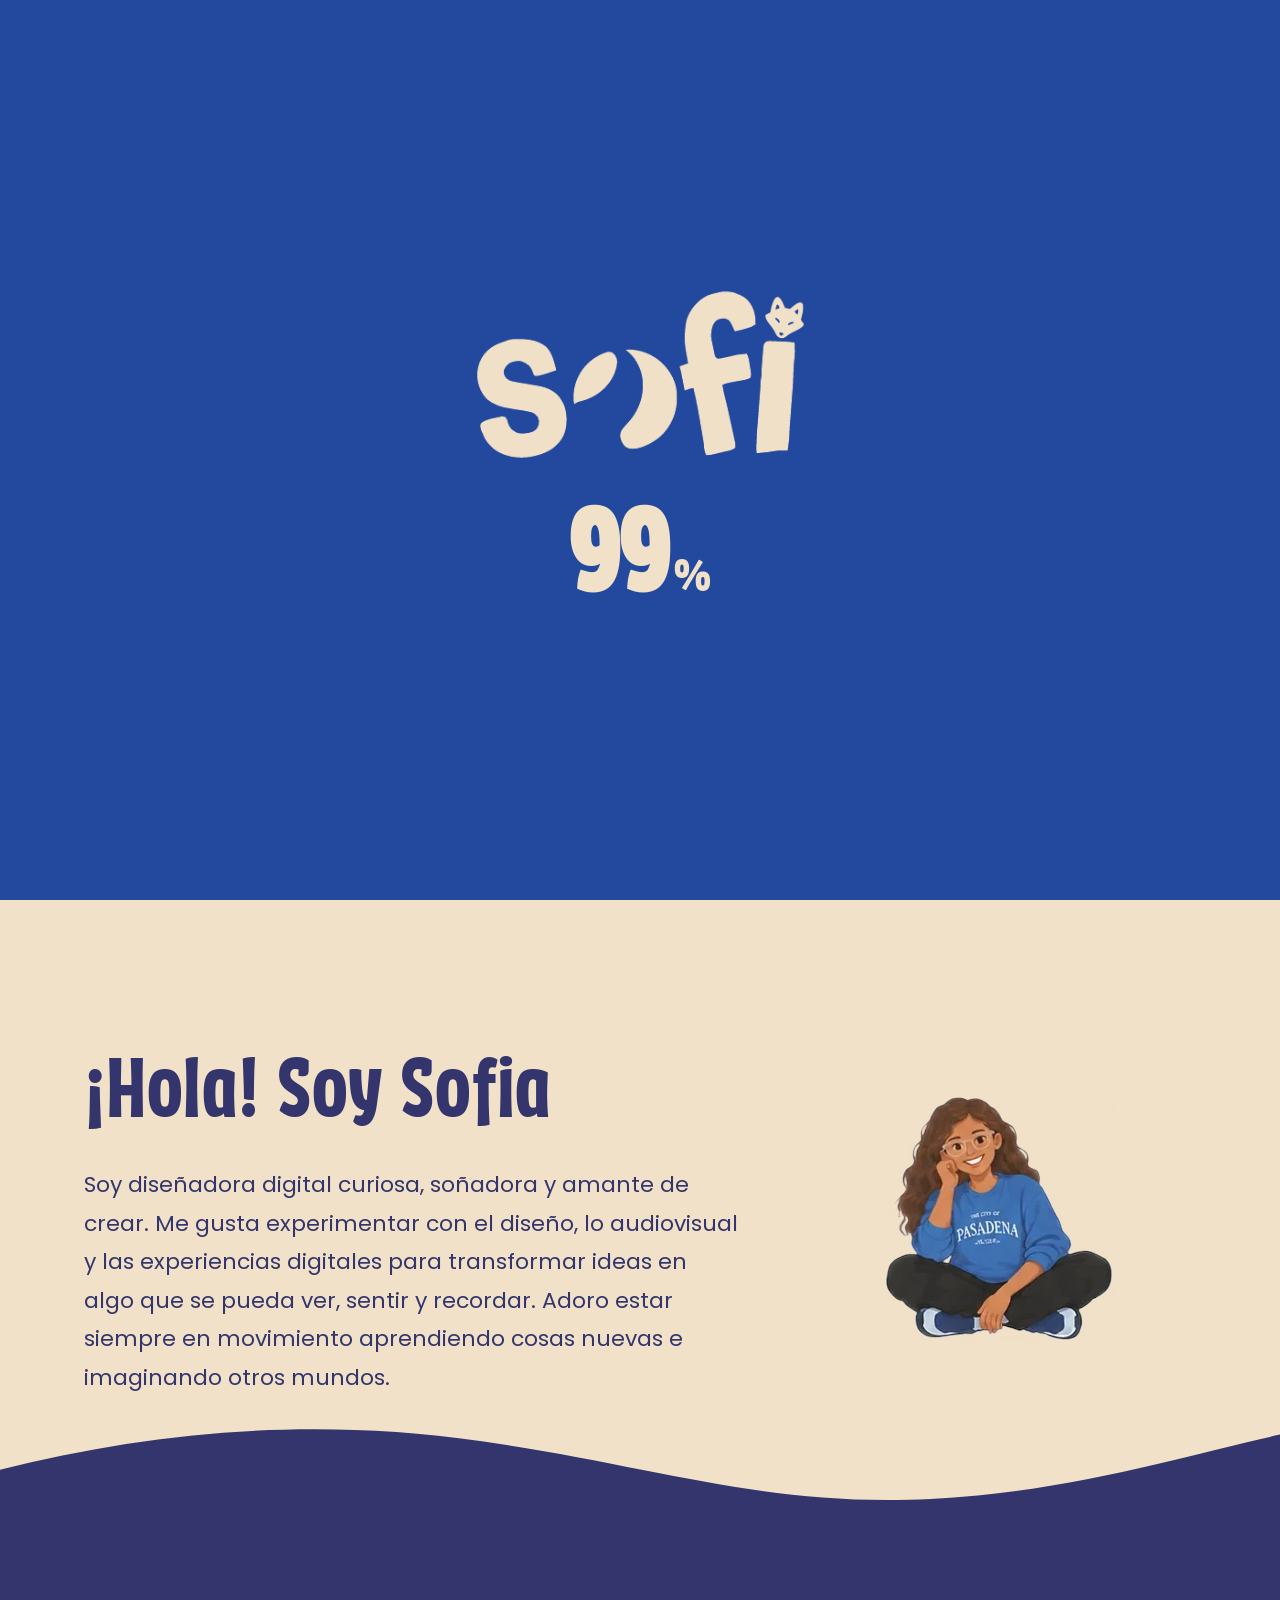
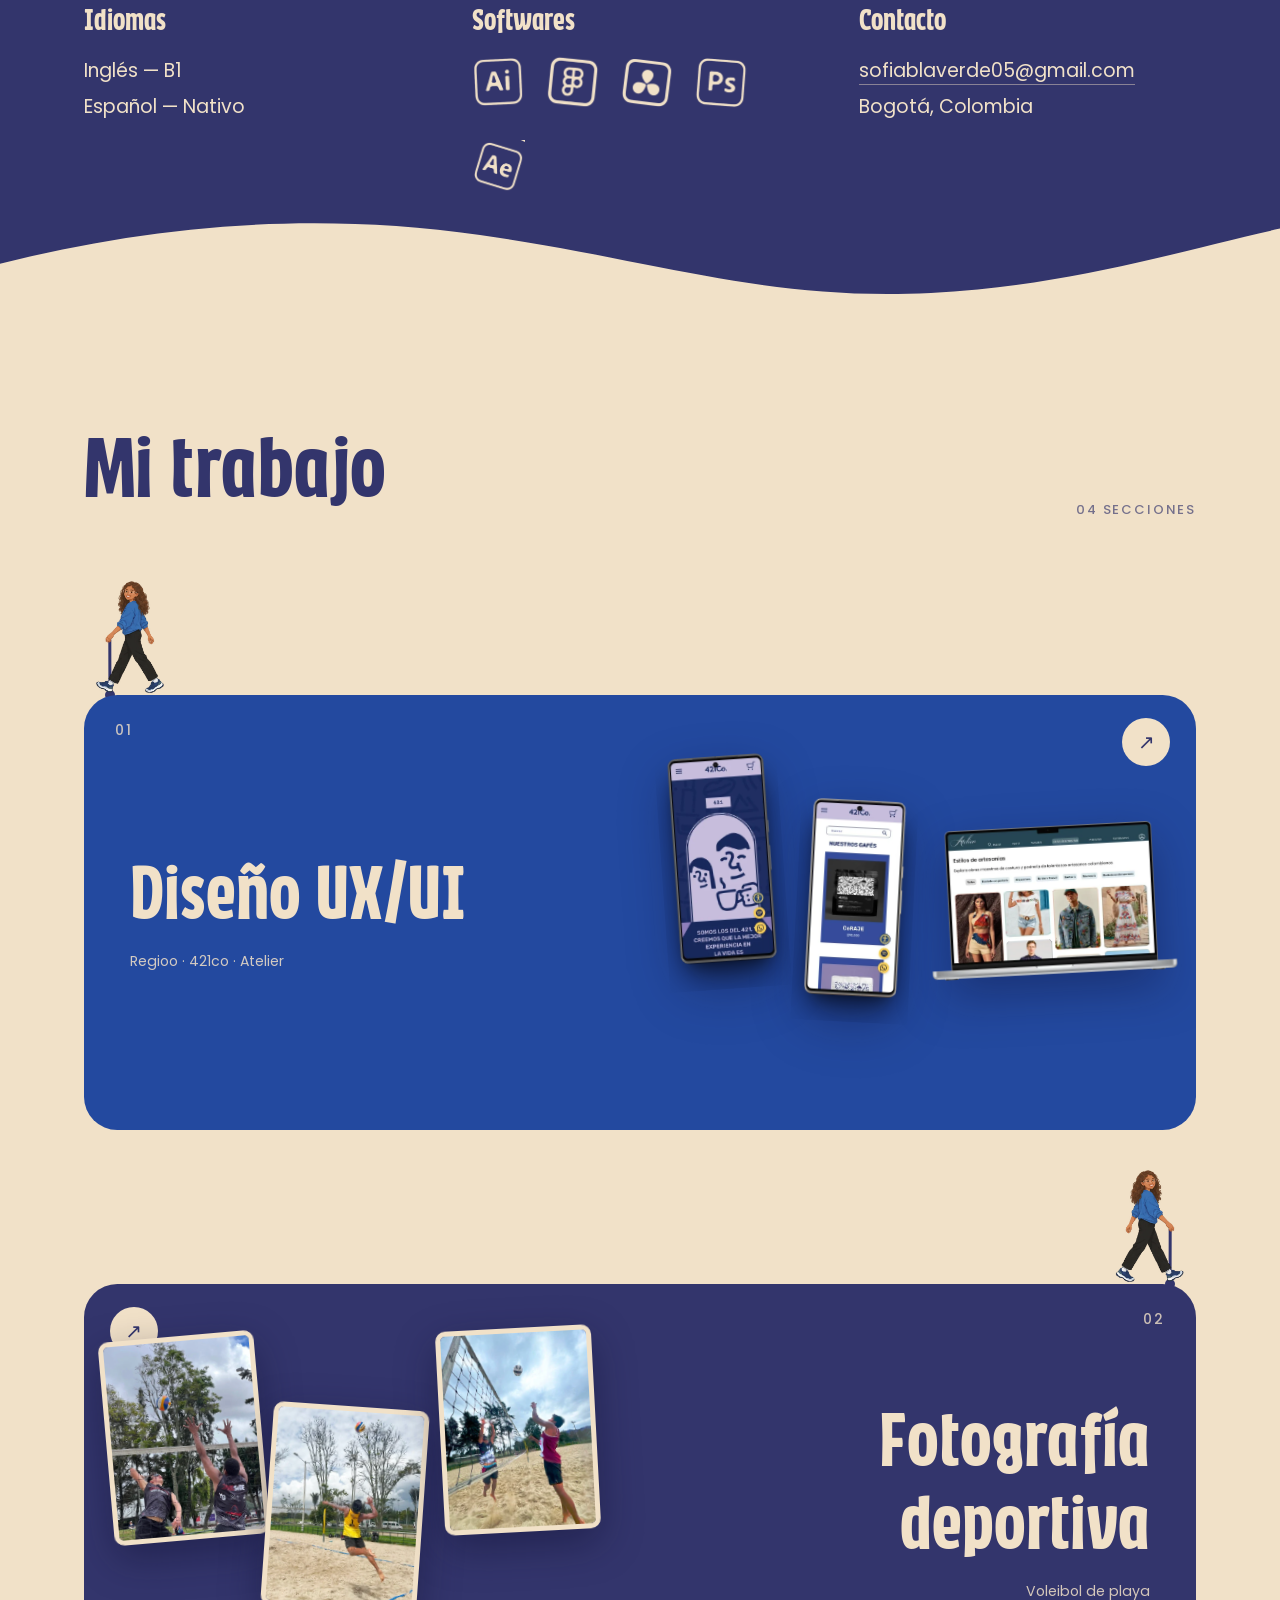
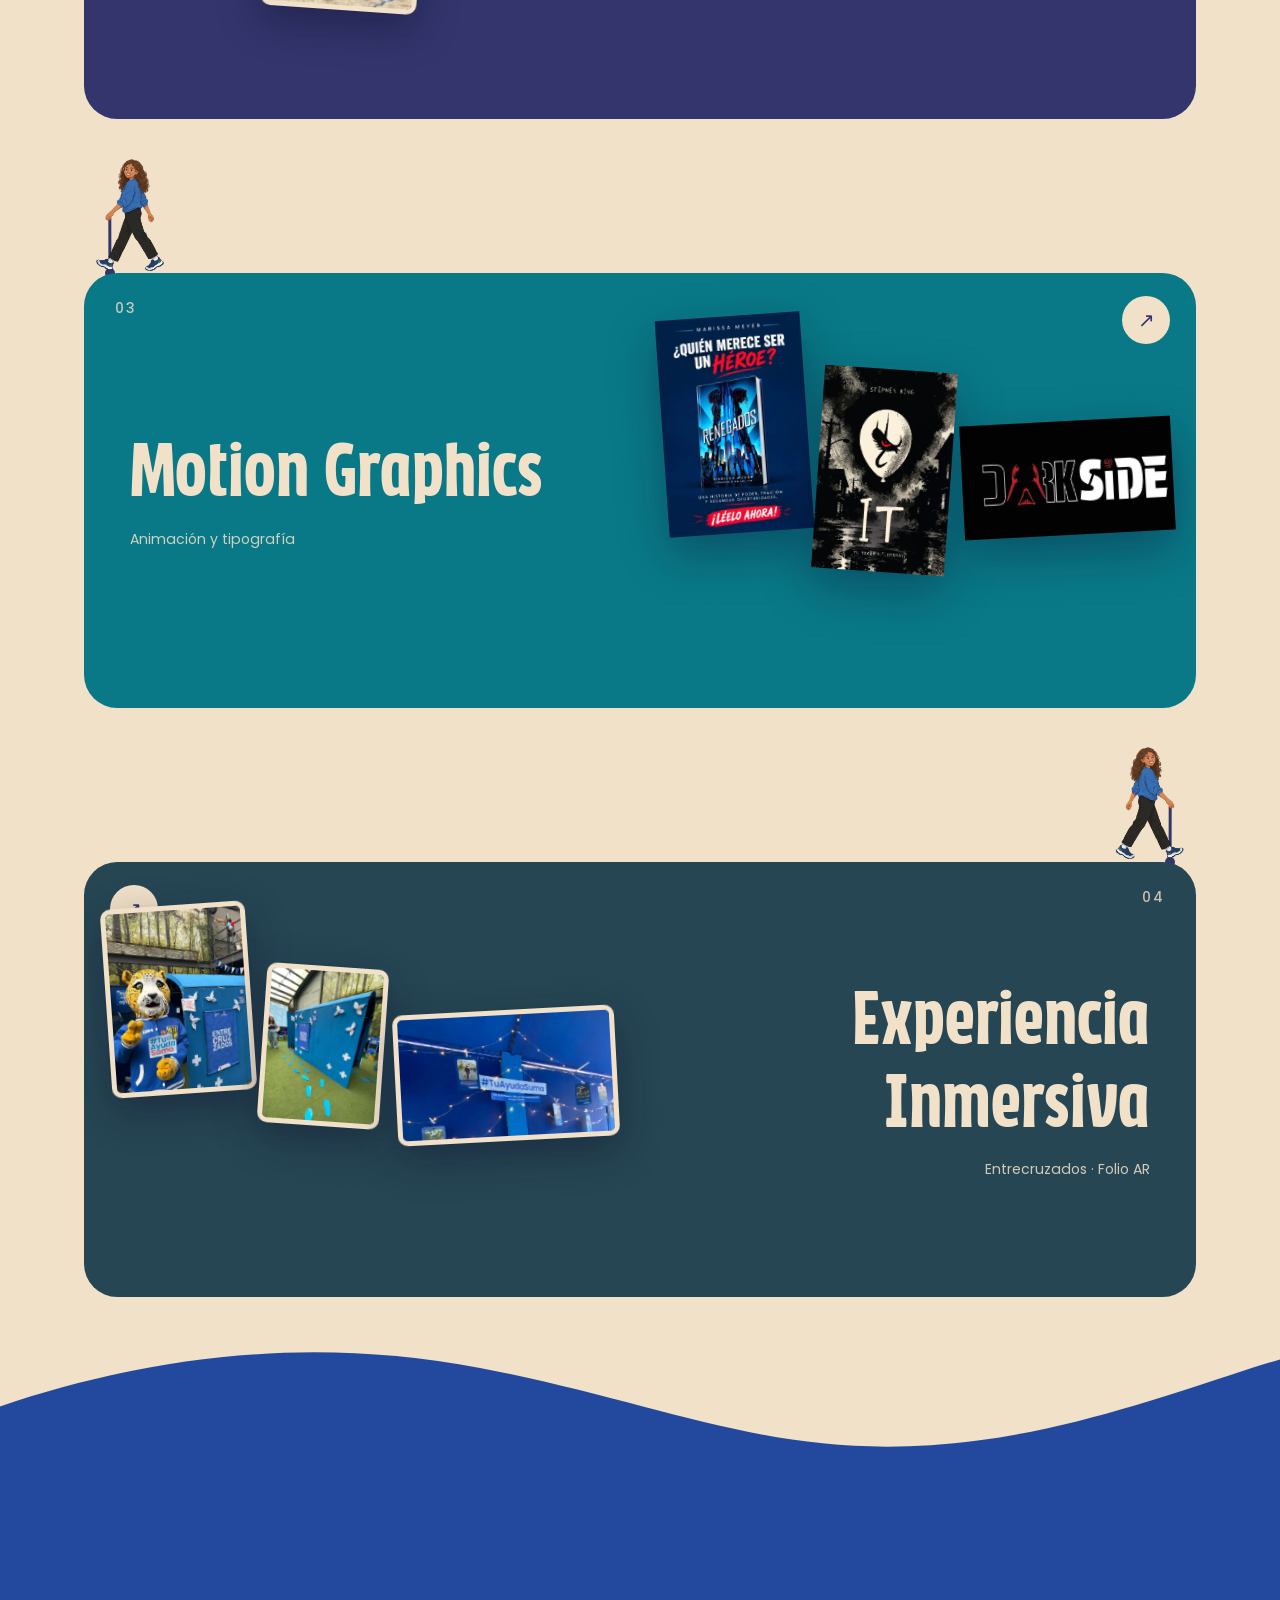
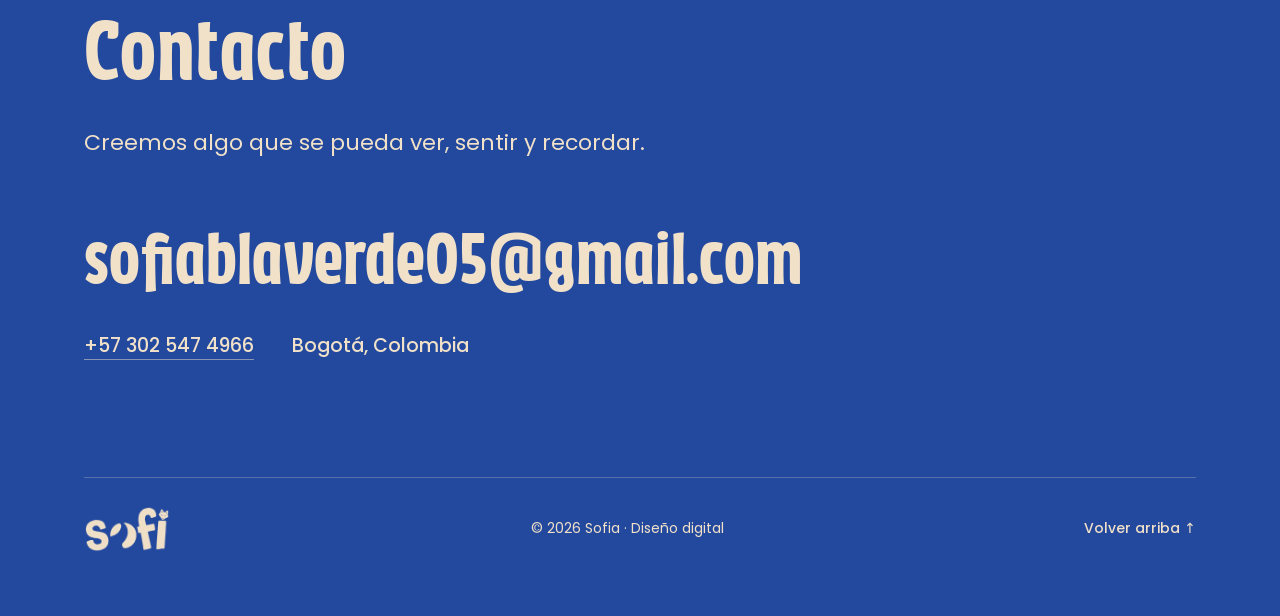
==== index.html @ c6b9ca2d "Add files via upload" ====
<!DOCTYPE html>
<html lang="es">
<head>
  <meta charset="utf-8">
  <meta name="viewport" content="width=device-width, initial-scale=1">
  <title>Sofia · Portafolio de diseño digital</title>
  <meta name="description" content="Portafolio de Sofia, diseñadora digital: UX/UI, fotografía deportiva, motion graphics y experiencias inmersivas. Bogotá, Colombia.">
  <meta name="theme-color" content="#23499f">
  <meta property="og:title" content="Sofia · Portafolio de diseño digital">
  <meta property="og:description" content="Portafolio de Sofia, diseñadora digital: UX/UI, fotografía deportiva, motion graphics y experiencias inmersivas. Bogotá, Colombia.">
  <meta property="og:type" content="website">
  <link rel="icon" href="favicon.png" type="image/png">
  <link rel="preload" href="assets/fonts/caacupe-one-latin-400-normal.woff2" as="font" type="font/woff2" crossorigin>
  <link rel="preload" href="assets/fonts/poppins-latin-400-normal.woff2" as="font" type="font/woff2" crossorigin>
  <link rel="stylesheet" href="css/styles.css">
  <script>(function(d){d.classList.add('js');try{history.scrollRestoration='manual'}catch(e){}try{if(sessionStorage.getItem('curtain')){d.classList.add('curtain-in');sessionStorage.removeItem('curtain')}}catch(e){}})(document.documentElement);</script>
</head>
<body class="is-loading">
  <a class="skip" href="#contenido-principal">Saltar al contenido</a>

  <div class="loader" id="loader" role="status" aria-label="Cargando portafolio">
    <div class="loader__inner">
      <div class="loader__logo">
        <img class="loader__base" src="assets/img/sofi-crema.png" alt="" width="372" height="197">
        <img class="loader__fill" src="assets/img/sofi-crema.png" alt="" width="372" height="197">
      </div>
      <div class="loader__count"><b>0</b><small>%</small></div>
    </div>
  </div>

  <div class="curtain" aria-hidden="true"><img src="assets/img/sofi-crema.png" alt="" width="372" height="197"></div>
  <div class="cursor" aria-hidden="true"><div class="cursor__ring"><span class="cursor__label"></span></div><div class="cursor__dot"></div></div>

  <header class="top">
    <a class="top__logo" href="index.html" aria-label="Inicio"><img src="assets/img/sofi-azul.png" alt="sofi" width="372" height="197"></a>
    <nav class="top__nav" aria-label="Principal"><a href="uxui.html">Diseño UX/UI</a><a href="fotografia.html">Fotografía deportiva</a><a href="motion.html">Motion Graphics</a><a href="inmersiva.html">Experiencia Inmersiva</a><a href="index.html#contacto">Contacto</a></nav>
    <button class="top__menu" aria-expanded="false" aria-controls="menu"><span>Menú</span><i></i></button>
  </header>
  <nav class="menu" id="menu" aria-label="Menú principal">
    <ul class="menu__list">
        <li><a href="index.html" style="--i:0" aria-current="page"><small>00</small>Inicio</a></li>
        <li><a href="uxui.html" style="--i:1"><small>01</small>Diseño UX/UI</a></li>
        <li><a href="fotografia.html" style="--i:2"><small>02</small>Fotografía deportiva</a></li>
        <li><a href="motion.html" style="--i:3"><small>03</small>Motion Graphics</a></li>
        <li><a href="inmersiva.html" style="--i:4"><small>04</small>Experiencia Inmersiva</a></li>
        <li><a href="index.html#contacto" style="--i:5"><small>05</small>Contacto</a></li>
        </ul>
    <div class="menu__foot"><a href="mailto:sofiablaverde05@gmail.com">sofiablaverde05@gmail.com</a><span>Bogotá, Colombia</span></div>
  </nav>

  <main id="contenido-principal">
    <section class="hero" id="inicio" data-parallax>
      <svg class="hero__wave hero__wave--d" viewBox="0 0 1920 1080" preserveAspectRatio="none" aria-hidden="true" focusable="false"><path d="M-2 213.0C6.7 216.9 26.7 228.8 40.0 236.5C53.3 244.2 66.7 252.2 80.0 259.5C93.3 266.8 106.7 273.8 120.0 280.5C133.3 287.2 146.7 293.9 160.0 300.0C173.3 306.1 186.7 311.6 200.0 317.0C213.3 322.4 226.7 327.8 240.0 332.5C253.3 337.2 266.7 341.5 280.0 345.5C293.3 349.5 306.7 353.2 320.0 356.5C333.3 359.8 346.7 362.7 360.0 365.0C373.3 367.3 386.7 369.2 400.0 370.5C413.3 371.8 426.7 372.7 440.0 372.5C453.3 372.3 466.7 370.8 480.0 369.5C493.3 368.2 506.7 366.6 520.0 365.0C533.3 363.4 546.7 361.7 560.0 360.0C573.3 358.3 586.7 356.8 600.0 355.0C613.3 353.2 626.7 351.5 640.0 349.5C653.3 347.5 666.7 345.2 680.0 343.0C693.3 340.8 706.7 338.8 720.0 336.5C733.3 334.2 746.7 332.1 760.0 329.5C773.3 326.9 786.7 323.9 800.0 321.0C813.3 318.1 826.7 315.2 840.0 312.0C853.3 308.7 866.7 305.5 880.0 301.5C893.3 297.5 906.7 292.4 920.0 288.0C933.3 283.6 946.7 279.0 960.0 275.0C973.3 271.0 986.7 267.4 1000.0 264.0C1013.3 260.6 1026.7 257.3 1040.0 254.5C1053.3 251.7 1066.7 249.2 1080.0 247.0C1093.3 244.8 1106.7 242.9 1120.0 241.0C1133.3 239.1 1146.7 237.0 1160.0 235.5C1173.3 234.0 1186.7 232.8 1200.0 232.0C1213.3 231.2 1226.7 230.2 1240.0 230.5C1253.3 230.8 1266.7 232.3 1280.0 233.5C1293.3 234.7 1306.7 235.9 1320.0 237.5C1333.3 239.1 1346.7 241.1 1360.0 243.0C1373.3 244.9 1386.7 246.7 1400.0 249.0C1413.3 251.3 1426.7 254.2 1440.0 257.0C1453.3 259.8 1466.7 262.8 1480.0 266.0C1493.3 269.2 1506.7 272.8 1520.0 276.5C1533.3 280.2 1546.7 283.8 1560.0 288.0C1573.3 292.2 1586.7 296.7 1600.0 301.5C1613.3 306.3 1626.7 311.5 1640.0 317.0C1653.3 322.5 1666.7 328.2 1680.0 334.5C1693.3 340.8 1706.7 347.8 1720.0 355.0C1733.3 362.2 1746.7 369.6 1760.0 378.0C1773.3 386.4 1786.7 395.6 1800.0 405.5C1813.3 415.4 1826.7 425.7 1840.0 437.5C1853.3 449.3 1866.7 461.8 1880.0 476.5C1893.3 491.2 1913.3 517.8 1920.0 526.0L1920.0 813.0C1913.3 809.7 1893.3 799.4 1880.0 793.0C1866.7 786.6 1853.3 780.3 1840.0 774.5C1826.7 768.7 1813.3 763.1 1800.0 758.0C1786.7 752.9 1773.3 748.4 1760.0 744.0C1746.7 739.6 1733.3 735.3 1720.0 731.5C1706.7 727.7 1693.3 724.2 1680.0 721.0C1666.7 717.8 1653.3 714.8 1640.0 712.0C1626.7 709.2 1613.3 706.8 1600.0 704.5C1586.7 702.2 1573.3 699.8 1560.0 698.0C1546.7 696.2 1533.3 694.8 1520.0 693.5C1506.7 692.2 1493.3 690.9 1480.0 690.0C1466.7 689.1 1453.3 688.5 1440.0 688.0C1426.7 687.5 1413.3 687.1 1400.0 687.0C1386.7 686.9 1373.3 687.2 1360.0 687.5C1346.7 687.8 1333.3 688.2 1320.0 689.0C1306.7 689.7 1293.3 690.8 1280.0 692.0C1266.7 693.2 1253.3 694.5 1240.0 696.0C1226.7 697.5 1213.3 699.2 1200.0 701.0C1186.7 702.8 1173.3 704.8 1160.0 707.0C1146.7 709.2 1133.3 711.4 1120.0 714.0C1106.7 716.6 1093.3 719.6 1080.0 722.5C1066.7 725.4 1053.3 728.2 1040.0 731.5C1026.7 734.8 1013.3 738.4 1000.0 742.0C986.7 745.6 973.3 749.3 960.0 753.0C946.7 756.7 933.3 761.0 920.0 764.0C906.7 767.0 893.3 768.9 880.0 771.0C866.7 773.1 853.3 774.8 840.0 776.5C826.7 778.2 813.3 779.8 800.0 781.0C786.7 782.2 773.3 783.1 760.0 784.0C746.7 784.9 733.3 785.9 720.0 786.5C706.7 787.1 693.3 787.3 680.0 787.5C666.7 787.7 653.3 787.7 640.0 787.5C626.7 787.3 613.3 787.0 600.0 786.5C586.7 786.0 573.3 785.5 560.0 784.5C546.7 783.5 533.3 782.0 520.0 780.5C506.7 779.0 493.3 777.4 480.0 775.5C466.7 773.6 453.3 771.5 440.0 769.0C426.7 766.5 413.3 763.6 400.0 760.5C386.7 757.4 373.3 754.2 360.0 750.5C346.7 746.8 333.3 742.5 320.0 738.0C306.7 733.5 293.3 728.8 280.0 723.5C266.7 718.3 253.3 712.8 240.0 706.5C226.7 700.2 213.3 693.5 200.0 686.0C186.7 678.5 173.3 670.3 160.0 661.5C146.7 652.7 133.3 643.4 120.0 633.0C106.7 622.6 93.3 611.7 80.0 599.0C66.7 586.3 53.3 572.6 40.0 557.0C26.7 541.4 6.7 514.1 0.0 505.5Z"/></svg>
      <svg class="hero__wave hero__wave--m" viewBox="0 0 390 844" preserveAspectRatio="none" aria-hidden="true" focusable="false"><path d="M0 312C70 285 140 270 215 290S340 335 390 315L390 520C330 552 250 560 175 540S55 505 0 528Z"/></svg>
      <div class="hero__icons" aria-hidden="true">
        <span class="fl" style="--x:10.6%;--y:20.6%;--mx:14%;--my:13%;--r:-8deg;--d:0.1s" data-depth="0.6"><img src="assets/icons/volley.png" alt="" width="130" height="125"></span>
        <span class="fl" style="--x:22.1%;--y:24.4%;--mx:38%;--my:13%;--r:6deg;--d:0.3s" data-depth="0.8"><img src="assets/icons/headphones.png" alt="" width="125" height="128"></span>
        <span class="fl" style="--x:35.3%;--y:22.2%;--mx:62%;--my:13%;--r:-5deg;--d:0.5s" data-depth="0.5"><img src="assets/icons/book.png" alt="" width="130" height="101"></span>
        <span class="fl" style="--x:46.8%;--y:17.8%;--mx:86%;--my:13%;--r:-6deg;--d:0s" data-depth="0.7"><img src="assets/icons/trident.png" alt="" width="124" height="120"></span>
        <span class="fl" style="--x:55.9%;--y:15.3%;--mx:14%;--my:22%;--r:4deg;--d:0.4s" data-depth="0.5"><img src="assets/icons/pirate.png" alt="" width="136" height="120"></span>
        <span class="fl" style="--x:66.8%;--y:13.3%;--mx:38%;--my:22%;--r:-4deg;--d:0.8s" data-depth="0.9"><img src="assets/icons/hallows.png" alt="" width="130" height="120"></span>
        <span class="fl" style="--x:77.3%;--y:14.8%;--mx:62%;--my:22%;--r:8deg;--d:1.2s" data-depth="0.6"><img src="assets/icons/dragon.png" alt="" width="136" height="120"></span>
        <span class="fl" style="--x:88.3%;--y:20.6%;--mx:86%;--my:22%;--r:-7deg;--d:0.6s" data-depth="0.8"><img src="assets/icons/fish.png" alt="" width="105" height="130"></span>
        <span class="fl" style="--x:10%;--y:77%;--mx:14%;--my:76%;--r:-12deg;--d:0.2s" data-depth="-0.7"><img src="assets/icons/ae.png" alt="" width="130" height="130"></span>
        <span class="fl" style="--x:21%;--y:80%;--mx:38%;--my:76%;--r:6deg;--d:0.6s" data-depth="-0.4"><img src="assets/icons/ps.png" alt="" width="124" height="124"></span>
        <span class="fl" style="--x:32%;--y:82%;--mx:62%;--my:76%;--r:-2deg;--d:1s" data-depth="-0.8"><img src="assets/icons/ai.png" alt="" width="124" height="124"></span>
        <span class="fl" style="--x:43%;--y:80%;--mx:86%;--my:76%;--r:-5deg;--d:1.4s" data-depth="-0.5"><img src="assets/icons/code.png" alt="" width="124" height="124"></span>
        <span class="fl" style="--x:54.5%;--y:77%;--mx:14%;--my:87%;--r:-8deg;--d:0.3s" data-depth="-0.9"><img src="assets/icons/layout.png" alt="" width="140" height="128"></span>
        <span class="fl" style="--x:66%;--y:75.5%;--mx:38%;--my:87%;--r:-3deg;--d:0.7s" data-depth="-0.6"><img src="assets/icons/camera.png" alt="" width="136" height="110"></span>
        <span class="fl" style="--x:77%;--y:76.5%;--mx:62%;--my:87%;--r:5deg;--d:1.1s" data-depth="-0.8"><img src="assets/icons/figma.png" alt="" width="124" height="124"></span>
        <span class="fl" style="--x:88%;--y:78%;--mx:86%;--my:87%;--r:-9deg;--d:1.5s" data-depth="-0.5"><img src="assets/icons/davinci.png" alt="" width="124" height="124"></span>
      </div>
      <div class="hero__center" data-scroll-speed="-0.12">
        <h1 class="hero__title" aria-label="Portafolio"><span class="w" aria-hidden="true"><span class="ch" style="--i:0"><span class="ch__i">P</span></span><span class="ch" style="--i:1"><span class="ch__i">O</span></span><span class="ch" style="--i:2"><span class="ch__i">R</span></span><span class="ch" style="--i:3"><span class="ch__i">T</span></span><span class="ch" style="--i:4"><span class="ch__i">A</span></span></span><span class="w" aria-hidden="true"><span class="ch" style="--i:5"><span class="ch__i">F</span></span><span class="ch" style="--i:6"><span class="ch__i">O</span></span><span class="ch" style="--i:7"><span class="ch__i">L</span></span><span class="ch" style="--i:8"><span class="ch__i">I</span></span><span class="ch" style="--i:9"><span class="ch__i">O</span></span></span></h1>
        <img class="hero__logo" src="assets/img/sofi-azul.png" alt="sofi" width="372" height="197">
      </div>
      <a class="scroll-cue" href="#sobre-mi" data-cursor="Bajar"><span>Desplaza</span><i aria-hidden="true"></i></a>
    </section>

    <section class="sec sec--cream wave-top about" id="sobre-mi">
      <div class="container about__grid">
        <div class="about__text">
          <h2 class="h-xl" data-reveal>¡Hola! Soy Sofia</h2>
          <p class="lead" data-reveal>Soy diseñadora digital curiosa, soñadora y amante de crear. Me gusta experimentar con el diseño, lo audiovisual y las experiencias digitales para transformar ideas en algo que se pueda ver, sentir y recordar. Adoro estar siempre en movimiento aprendiendo cosas nuevas e imaginando otros mundos.</p>
        </div>
        <div class="about__fig" data-parallax>
          <div data-depth="0.6"><div data-tilt><img src="assets/img/sofia-sentada.webp" alt="Ilustración de Sofia sentada con las piernas cruzadas, apoyando la cabeza en la mano" width="230" height="244"></div></div>
        </div>
      </div>
      <div class="about__panel wave-top" data-reveal>
        <div class="container panel__grid">
          <div><h3 class="h-md">Idiomas</h3><ul class="plain"><li>Inglés — B1</li><li>Español — Nativo</li></ul></div>
          <div><h3 class="h-md">Softwares</h3><ul class="soft">
            <li><i class="ico i-ai" role="img" aria-label="Adobe Illustrator"></i></li>
            <li><i class="ico i-figma" role="img" aria-label="Figma"></i></li>
            <li><i class="ico i-davinci" role="img" aria-label="DaVinci Resolve"></i></li>
            <li><i class="ico i-ps" role="img" aria-label="Adobe Photoshop"></i></li>
            <li><i class="ico i-ae" role="img" aria-label="Adobe After Effects"></i></li></ul></div>
          <div><h3 class="h-md">Contacto</h3><ul class="plain"><li><a href="mailto:sofiablaverde05@gmail.com">sofiablaverde05@gmail.com</a></li><li>Bogotá, Colombia</li></ul></div>
        </div>
      </div>
    </section>

    <section class="sec sec--cream wave-top work" id="trabajo">
      <div class="container">
        <div class="work__head" data-reveal>
          <h2 class="h-xl">Mi trabajo</h2>
          <p class="eyebrow">04 secciones</p>
        </div>
        <div class="towrow" data-tow="r">
          <div class="tow" aria-hidden="true"><svg class="tow__rope"><path d="M0 0"/><circle r="0"/></svg><img class="tow__walker" src="assets/img/pose-caminando.webp" alt="" width="270" height="438"></div>
          <div class="cards">
            <a class="card" href="uxui.html" style="--bg:var(--blue)" data-cursor="Ver">
              <span class="card__n">01</span><span class="card__go" aria-hidden="true">↗</span>
              <div class="card__media" data-parallax aria-hidden="true"><div class="mw" style="--l:4%;--t:14%;--w:22%;--r:-4deg" data-depth="0.9"><img src="assets/img/421-m5.webp" alt="" width="300" height="400" loading="lazy"></div><div class="mw" style="--l:28%;--t:24%;--w:21%;--r:3deg" data-depth="0.5"><img src="assets/img/421-m3.webp" alt="" width="300" height="400" loading="lazy"></div><div class="mw" style="--l:52%;--t:30%;--w:44%;--r:-3deg" data-depth="0.7"><img src="assets/img/atelier-3.webp" alt="" width="300" height="400" loading="lazy"></div></div>
              <div class="card__body"><h3 class="card__t">Diseño UX/UI</h3><span class="card__d">Regioo · 421co · Atelier</span></div>
            </a>
          </div>
        </div>
        <div class="towrow" data-tow="l">
          <div class="tow" aria-hidden="true"><svg class="tow__rope"><path d="M0 0"/><circle r="0"/></svg><img class="tow__walker" src="assets/img/pose-caminando.webp" alt="" width="270" height="438"></div>
          <div class="cards">
            <a class="card card--r" href="fotografia.html" style="--bg:var(--navy)" data-cursor="Ver">
              <span class="card__n">02</span><span class="card__go" aria-hidden="true">↗</span>
              <div class="card__media" data-parallax aria-hidden="true"><div class="mw mw--photo" style="--l:4%;--t:12%;--w:28%;--r:-5deg" data-depth="0.6"><img src="assets/img/foto-1.webp" alt="" width="300" height="400" loading="lazy"></div><div class="mw mw--photo" style="--l:33%;--t:28%;--w:28%;--r:4deg" data-depth="0.9"><img src="assets/img/foto-4.webp" alt="" width="300" height="400" loading="lazy"></div><div class="mw mw--photo" style="--l:64%;--t:10%;--w:28%;--r:-3deg" data-depth="0.4"><img src="assets/img/foto-6.webp" alt="" width="300" height="400" loading="lazy"></div></div>
              <div class="card__body"><h3 class="card__t">Fotografía deportiva</h3><span class="card__d">Voleibol de playa</span></div>
            </a>
          </div>
        </div>
        <div class="towrow" data-tow="r">
          <div class="tow" aria-hidden="true"><svg class="tow__rope"><path d="M0 0"/><circle r="0"/></svg><img class="tow__walker" src="assets/img/pose-caminando.webp" alt="" width="270" height="438"></div>
          <div class="cards">
            <a class="card" href="motion.html" style="--bg:var(--teal)" data-cursor="Ver">
              <span class="card__n">03</span><span class="card__go" aria-hidden="true">↗</span>
              <div class="card__media" data-parallax aria-hidden="true"><div class="mw" style="--l:4%;--t:10%;--w:26%;--r:-4deg" data-depth="0.7"><img src="assets/img/mg-renegados.webp" alt="" width="300" height="400" loading="lazy"></div><div class="mw" style="--l:32%;--t:22%;--w:24%;--r:4deg" data-depth="0.5"><img src="assets/img/mg-it.webp" alt="" width="300" height="400" loading="lazy"></div><div class="mw" style="--l:58%;--t:34%;--w:38%;--r:-3deg" data-depth="0.9"><img src="assets/img/mg-darkside.webp" alt="" width="300" height="400" loading="lazy"></div></div>
              <div class="card__body"><h3 class="card__t">Motion Graphics</h3><span class="card__d">Animación y tipografía</span></div>
            </a>
          </div>
        </div>
        <div class="towrow" data-tow="l">
          <div class="tow" aria-hidden="true"><svg class="tow__rope"><path d="M0 0"/><circle r="0"/></svg><img class="tow__walker" src="assets/img/pose-caminando.webp" alt="" width="270" height="438"></div>
          <div class="cards">
            <a class="card card--r" href="inmersiva.html" style="--bg:var(--slate)" data-cursor="Ver">
              <span class="card__n">04</span><span class="card__go" aria-hidden="true">↗</span>
              <div class="card__media" data-parallax aria-hidden="true"><div class="mw mw--photo" style="--l:4%;--t:10%;--w:26%;--r:-4deg" data-depth="0.6"><img src="assets/img/ec-3.webp" alt="" width="300" height="400" loading="lazy"></div><div class="mw mw--photo" style="--l:32%;--t:24%;--w:22%;--r:4deg" data-depth="0.9"><img src="assets/img/ec-5.webp" alt="" width="300" height="400" loading="lazy"></div><div class="mw mw--photo" style="--l:56%;--t:34%;--w:40%;--r:-3deg" data-depth="0.4"><img src="assets/img/ec-2.webp" alt="" width="300" height="400" loading="lazy"></div></div>
              <div class="card__body"><h3 class="card__t">Experiencia Inmersiva</h3><span class="card__d">Entrecruzados · Folio AR</span></div>
            </a>
          </div>
        </div>
      </div>
    </section>

    <section class="sec sec--blue wave-top contact" id="contacto">
      <div class="container">
        <h2 class="h-xl" data-reveal>Contacto</h2>
        <p class="lead" data-reveal>Creemos algo que se pueda ver, sentir y recordar.</p>
        <a class="contact__mail" href="mailto:sofiablaverde05@gmail.com" data-cursor="Escribir" data-reveal>sofiablaverde05@gmail.com</a>
        <ul class="contact__meta" data-reveal>
          <li><a href="tel:+573025474966">+57 302 547 4966</a></li>
          <li>Bogotá, Colombia</li>
        </ul>
        <div class="contact__foot">
          <img src="assets/img/sofi-crema.png" alt="sofi" width="372" height="197" loading="lazy">
          <p>© <span data-year>2026</span> Sofia · Diseño digital</p>
          <a class="top-link" href="#" onclick="window.scrollTo({top:0,behavior:'smooth'});return false" data-cursor="Subir">Volver arriba ↑</a>
        </div>
      </div>
    </section>
  </main>

  <script src="js/main.js" defer></script>
</body>
</html>
---- css/styles.css ----
/* =====================================================
   Portafolio · Sofia — estilos (versión multipágina)
   Paleta y tipografías tomadas del PDF del portafolio
   ===================================================== */

@font-face{font-family:"Caacupe One";src:url("../assets/fonts/caacupe-one-latin-400-normal.woff2") format("woff2");font-weight:400;font-display:swap}
@font-face{font-family:"Poppins";src:url("../assets/fonts/poppins-latin-400-normal.woff2") format("woff2");font-weight:400;font-display:swap}
@font-face{font-family:"Poppins";src:url("../assets/fonts/poppins-latin-500-normal.woff2") format("woff2");font-weight:500;font-display:swap}
@font-face{font-family:"Poppins";src:url("../assets/fonts/poppins-latin-600-normal.woff2") format("woff2");font-weight:600;font-display:swap}

:root{
  --blue:#23499f;
  --navy:#33356c;
  --cream:#f1e1c8;
  --teal:#097987;
  --slate:#264653;
  --f-display:"Caacupe One","Arial Narrow",Impact,sans-serif;
  --f-body:"Poppins",system-ui,-apple-system,"Segoe UI",sans-serif;
  --ease:cubic-bezier(.22,1,.36,1);
  --pad:clamp(20px,5vw,72px);
  --wave-h:clamp(44px,7.5vw,120px);
  --wave:url("data:image/svg+xml,%3Csvg xmlns='http://www.w3.org/2000/svg' viewBox='0 0 1440 120' preserveAspectRatio='none'%3E%3Cpath d='M0 120V66C170 18 350 0 540 30c220 35 340 92 560 68 130-14 250-54 340-76V120Z'/%3E%3C/svg%3E");
}

*,*::before,*::after{box-sizing:border-box}
html{scroll-behavior:smooth;scroll-padding-top:90px;-webkit-text-size-adjust:100%;overflow-x:clip}
body{margin:0;background:var(--cream);color:var(--navy);font-family:var(--f-body);font-size:clamp(16px,1.05vw + 10px,19px);line-height:1.7;overflow-x:clip;-webkit-font-smoothing:antialiased}
img,video{display:block;max-width:100%;height:auto}
[hidden]{display:none!important}
a{color:inherit}
h1,h2,h3,h4,p,ul,ol,figure,dl,dd{margin:0}
ul,ol{padding:0;list-style:none}
button{font:inherit;color:inherit;background:none;border:0;padding:0;cursor:pointer}
:focus-visible{outline:3px solid var(--cream);outline-offset:3px;box-shadow:0 0 0 6px var(--navy);border-radius:6px}
.sr-only{position:absolute;width:1px;height:1px;overflow:hidden;clip:rect(0 0 0 0);white-space:nowrap}
.skip{position:fixed;left:12px;top:-60px;z-index:3000;background:var(--cream);padding:.6em 1em;border-radius:8px;transition:top .2s}
.skip:focus{top:12px}
.container{width:min(100%,1240px);margin-inline:auto;padding-inline:var(--pad)}
.center{text-align:center;margin-top:clamp(36px,5vw,72px)}
body.is-loading{overflow:hidden}
body.menu-open{overflow:hidden}

/* ---------- tipografía ---------- */
.h-xl{font-family:var(--f-display);font-weight:400;font-size:clamp(46px,7.4vw,118px);line-height:1;letter-spacing:.005em;text-wrap:balance}
.h-lg{font-family:var(--f-display);font-weight:400;font-size:clamp(36px,5vw,76px);line-height:1.05;text-wrap:balance}
.h-md{font-family:var(--f-display);font-weight:400;font-size:clamp(26px,2.6vw,38px);line-height:1.1;margin-bottom:.5em}
.lead{font-size:clamp(17px,1.25vw + 9px,22px);line-height:1.75;max-width:34em}
.eyebrow{font:500 13px/1 var(--f-body);letter-spacing:.14em;text-transform:uppercase;opacity:.65}

/* ---------- ondas ---------- */
.wave-top{position:relative}
.wave-top::before{content:"";position:absolute;left:0;right:0;top:1px;height:var(--wave-h);transform:translateY(-100%);background:var(--wave-bg,var(--cream));-webkit-mask:var(--wave) center/100% 100% no-repeat;mask:var(--wave) center/100% 100% no-repeat;pointer-events:none}
.sec{position:relative;padding:clamp(80px,11vw,170px) 0}
.sec--cream{background:var(--cream);--wave-bg:var(--cream)}
.sec--blue{background:var(--blue);color:var(--cream);--wave-bg:var(--blue)}
.sec--navy{background:var(--navy);color:var(--cream);--wave-bg:var(--navy)}

/* ---------- cortina de transición entre páginas ---------- */
.curtain{position:fixed;inset:0;z-index:2500;background:var(--blue);display:grid;place-items:center;pointer-events:none;transform:translateY(calc(-100% - var(--wave-h)));transition:transform .85s var(--ease)}
.curtain::after{content:"";position:absolute;left:0;right:0;top:calc(100% - 1px);height:var(--wave-h);background:var(--blue);transform:scaleY(-1);transform-origin:top;-webkit-mask:var(--wave) center/100% 100% no-repeat;mask:var(--wave) center/100% 100% no-repeat}
.curtain img{width:min(34vw,200px);opacity:0;transition:opacity .4s}
html.curtain-in .curtain{transform:none;pointer-events:all}
html.curtain-in .curtain img{opacity:1;transition-delay:.35s}
html:not(.js) .curtain{display:none}

/* ---------- carga (solo en el inicio, primera visita) ---------- */
.loader{position:fixed;inset:0;z-index:1000;background:var(--blue);color:var(--cream);display:grid;place-items:center;transition:transform 1.1s var(--ease)}
.loader::after{content:"";position:absolute;left:0;right:0;top:calc(100% - 1px);height:var(--wave-h);background:var(--blue);transform:scaleY(-1);transform-origin:top;-webkit-mask:var(--wave) center/100% 100% no-repeat;mask:var(--wave) center/100% 100% no-repeat}
.loader.is-done{transform:translateY(calc(-100% - var(--wave-h)))}
.loader__inner{display:grid;justify-items:center;gap:clamp(8px,2vw,24px)}
.loader__logo{position:relative;width:min(52vw,340px);aspect-ratio:372/197}
.loader__logo img{position:absolute;inset:0;width:100%;height:100%}
.loader__base{opacity:.22}
.loader__fill{clip-path:inset(calc(100% - var(--p,0) * 1%) 0 0 0)}
.loader__count{font-family:var(--f-display);font-size:clamp(54px,10vw,132px);line-height:1;font-variant-numeric:tabular-nums}
.loader__count small{font-size:.4em;margin-left:.1em}
html:not(.js) .loader{display:none}

/* ---------- cursor personalizado ---------- */
.cursor,.list-preview{display:none}
html.has-cursor,html.has-cursor *{cursor:none!important}
html.has-cursor .cursor{display:block;position:fixed;left:0;top:0;z-index:3500;pointer-events:none}
.cursor__dot,.cursor__ring{position:absolute;left:0;top:0;border-radius:50%;pointer-events:none;will-change:transform}
.cursor__dot{width:10px;height:10px;margin:-5px 0 0 -5px;background:var(--cream);box-shadow:0 0 0 2px var(--navy);transition:opacity .2s}
.cursor__ring{width:44px;height:44px;margin:-22px 0 0 -22px;box-shadow:0 0 0 1.5px var(--cream),inset 0 0 0 1.5px var(--navy);display:grid;place-items:center;transition:width .35s var(--ease),height .35s var(--ease),margin .35s var(--ease),background-color .3s,box-shadow .3s}
.cursor__label{font:500 12px/1 var(--f-body);color:var(--navy);opacity:0;transition:opacity .2s;white-space:nowrap;letter-spacing:.02em}
.cursor.is-link .cursor__ring{width:66px;height:66px;margin:-33px 0 0 -33px}
.cursor.is-label .cursor__ring{width:92px;height:92px;margin:-46px 0 0 -46px;background:var(--cream);box-shadow:0 0 0 2px var(--navy)}
.cursor.is-label .cursor__label{opacity:1}
.cursor.is-label .cursor__dot{opacity:0}
.cursor.is-hidden{opacity:0}
html.has-cursor .list-preview{display:block;position:fixed;left:0;top:0;z-index:50;width:clamp(160px,17vw,270px);aspect-ratio:4/5;object-fit:cover;border-radius:16px;box-shadow:0 20px 50px rgba(20,20,60,.35);pointer-events:none;opacity:0;scale:.7;transition:opacity .35s var(--ease),scale .45s var(--ease);background:var(--cream)}
html.has-cursor .list-preview.is-on{opacity:1;scale:1}

/* ---------- barra superior + menú ---------- */
.top{position:fixed;z-index:700;top:0;left:0;right:0;display:flex;align-items:center;justify-content:space-between;gap:24px;padding:10px var(--pad);background:rgba(241,225,200,.95);backdrop-filter:blur(8px);box-shadow:0 4px 24px rgba(20,20,60,.12);transition:transform .6s var(--ease),opacity .6s}
.top__logo img{width:60px;height:auto}
.top__nav{display:flex;gap:clamp(16px,2.6vw,40px);font-weight:500;font-size:15px}
.top__nav a{position:relative;text-decoration:none;padding:.35em 0;background:linear-gradient(currentColor,currentColor) 0 100%/0 2px no-repeat;transition:background-size .5s var(--ease)}
.top__nav a:hover,.top__nav a[aria-current="page"]{background-size:100% 2px}
.top__menu{display:none;align-items:center;gap:.7em;padding:.62em 1.2em;border-radius:999px;background:var(--navy);color:var(--cream);font-weight:500;font-size:14px;letter-spacing:.02em}
.top__menu i{position:relative;width:16px;height:8px;border-block:2px solid currentColor;transition:transform .5s var(--ease)}
.top__menu[aria-expanded="true"] i{transform:rotate(90deg)}
body.is-loading .top{transform:translateY(-140%);opacity:0}
@media (max-width:900px){
  .top{left:auto;right:12px;top:12px;padding:6px 6px 6px 16px;border-radius:999px;gap:18px;box-shadow:0 8px 30px rgba(20,20,60,.18)}
  .top__logo img{width:48px}
  .top__nav{display:none}
  .top__menu{display:inline-flex}
}
.menu{position:fixed;inset:0;z-index:650;background:var(--navy);color:var(--cream);display:grid;align-content:center;gap:clamp(18px,3vw,40px);padding:clamp(90px,12vh,130px) var(--pad) clamp(24px,4vh,48px);clip-path:inset(0 0 100% 0);visibility:hidden;transition:clip-path .9s var(--ease),visibility 0s .9s}
.menu.is-open{clip-path:inset(0);visibility:visible;transition:clip-path .9s var(--ease),visibility 0s}
.menu__list{width:min(100%,1100px);margin-inline:auto}
.menu__list li{border-top:1.5px solid rgba(241,225,200,.22);overflow:hidden}
.menu__list li:last-child{border-bottom:1.5px solid rgba(241,225,200,.22)}
.menu__list a{display:flex;align-items:baseline;gap:1em;font-family:var(--f-display);font-size:clamp(30px,6.2vw,84px);line-height:1.2;padding:.1em 0;text-decoration:none;transform:translateY(110%);transition:transform .8s var(--ease),opacity .3s,padding .4s var(--ease);transition-delay:calc(var(--i) * 60ms + .15s),0s,0s}
.menu.is-open .menu__list a{transform:none}
.menu__list a small{font:500 13px var(--f-body);opacity:.55;letter-spacing:.1em}
.menu__list:hover a{opacity:.4}
.menu__list a:hover,.menu__list a[aria-current="page"]{opacity:1}
.menu__list a:hover{padding-left:.25em}
.menu__list a[aria-current="page"]::after{content:"◆";font-size:.35em;align-self:center;color:var(--cream)}
.menu__foot{width:min(100%,1100px);margin-inline:auto;display:flex;justify-content:space-between;gap:16px;flex-wrap:wrap;font-size:14px;opacity:.8}

/* ---------- hero del inicio ---------- */
.hero{position:relative;min-height:max(100svh,560px);background:var(--blue);color:var(--navy);display:grid;place-items:center;overflow:clip;isolation:isolate}
.hero__wave{position:absolute;inset:0;width:100%;height:100%;z-index:-1}
.hero__wave--m{display:none}
.hero__title .w{display:inline-block}
.hero__wave path{fill:var(--cream)}
.hero__icons{position:absolute;inset:0;z-index:1;pointer-events:none}
.fl{position:absolute;left:var(--x);top:var(--y);width:clamp(40px,6.6vw,128px);translate:-50% -50%;will-change:transform}
.fl img{width:100%;height:auto;rotate:var(--r)}
.js .fl img{opacity:0;scale:.4}
.hero__center{position:relative;z-index:2;text-align:center;display:grid;justify-items:center;gap:clamp(4px,1.2vw,18px);margin-top:-2vh}
.hero__title{font-family:var(--f-display);font-weight:400;font-size:clamp(52px,15.2vw,290px);line-height:.95;color:var(--blue);white-space:nowrap}
.ch{display:inline-block;opacity:0;transform:translateY(70%) rotate(6deg);transition:opacity .8s var(--ease),transform 1s var(--ease);transition-delay:calc(var(--i) * 55ms + .25s)}
.ch__i{display:inline-block;will-change:transform}
body.is-ready .ch{opacity:1;transform:none}
.hero__logo{width:clamp(96px,16vw,300px)}
.js .hero__logo{opacity:0;transform:translateY(20px);transition:opacity .9s var(--ease) .9s,transform .9s var(--ease) .9s}
body.is-ready .hero__logo{opacity:1;transform:none}
body.is-ready .fl img{animation:pop .9s var(--ease) forwards,float 6s ease-in-out infinite alternate;animation-delay:calc(var(--d) + .5s),calc(var(--d) + 1.4s)}
@keyframes pop{to{opacity:1;scale:1}}
@keyframes float{from{translate:0 -7px;rotate:calc(var(--r) - 3deg)}to{translate:0 9px;rotate:calc(var(--r) + 4deg)}}
.scroll-cue{position:absolute;z-index:3;left:50%;bottom:clamp(14px,3vh,32px);translate:-50% 0;display:grid;justify-items:center;gap:6px;font-size:12px;font-weight:500;letter-spacing:.14em;text-transform:uppercase;color:var(--cream);text-decoration:none;opacity:.9}
.js .scroll-cue{opacity:0;transition:opacity .8s 1.6s}
body.is-ready .scroll-cue{opacity:.9}
.scroll-cue i{width:1.5px;height:34px;background:var(--cream);transform-origin:top;animation:cue 1.8s var(--ease) infinite}
@keyframes cue{0%{transform:scaleY(0)}50%{transform:scaleY(1);transform-origin:top}51%{transform-origin:bottom}100%{transform:scaleY(0);transform-origin:bottom}}

/* ---------- iconos (máscara con color) ---------- */
.i-ae{--i:url("../assets/icons/ae.png")}.i-ai{--i:url("../assets/icons/ai.png")}.i-ps{--i:url("../assets/icons/ps.png")}.i-code{--i:url("../assets/icons/code.png")}
.i-layout{--i:url("../assets/icons/layout.png")}.i-camera{--i:url("../assets/icons/camera.png")}.i-figma{--i:url("../assets/icons/figma.png")}.i-davinci{--i:url("../assets/icons/davinci.png")}
.ico{display:inline-block;width:1em;height:1em;background:currentColor;-webkit-mask:var(--i) center/contain no-repeat;mask:var(--i) center/contain no-repeat}

/* ---------- sobre mí (inicio) ---------- */
.about{padding-bottom:0}
.about__grid{display:grid;grid-template-columns:minmax(0,1.25fr) minmax(0,.75fr);gap:clamp(24px,5vw,80px);align-items:center;padding-bottom:clamp(60px,9vw,130px)}
.about__text .lead{margin-top:clamp(18px,2.4vw,34px)}
.about__fig{display:grid;justify-items:center}
.about__fig img{width:min(100%,300px)}
.about__panel{background:var(--navy);color:var(--cream);--wave-bg:var(--navy);padding:clamp(48px,7vw,96px) 0 clamp(60px,8vw,110px)}
.panel__grid{display:grid;grid-template-columns:repeat(3,minmax(0,1fr));gap:clamp(28px,4vw,64px)}
.plain li{margin-top:.2em}
.plain a{text-decoration:none;border-bottom:1.5px solid rgba(241,225,200,.45)}
.soft{display:flex;gap:clamp(10px,1.6vw,22px);flex-wrap:wrap}
.soft .ico{font-size:clamp(40px,4.2vw,62px);transition:transform .5s var(--ease)}
.soft li:hover .ico{transform:translateY(-8px) rotate(-8deg) scale(1.08)}

/* ---------- tarjetas de sección (inicio) ---------- */
.work{padding-top:clamp(70px,9vw,140px)}
.work__head{display:flex;justify-content:space-between;align-items:end;gap:20px;flex-wrap:wrap;margin-bottom:clamp(28px,4vw,56px)}
.cards{display:grid;grid-template-columns:repeat(2,minmax(0,1fr));gap:clamp(14px,2vw,28px)}
.card{--bg:var(--blue);position:relative;display:block;min-height:clamp(340px,40vw,560px);border-radius:clamp(22px,2.6vw,38px);background:var(--bg);color:var(--cream);overflow:hidden;text-decoration:none;isolation:isolate;transition:transform .7s var(--ease),box-shadow .7s var(--ease)}
.card:hover{transform:translateY(-6px);box-shadow:0 30px 60px rgba(30,30,80,.28)}
.card__n{position:absolute;left:clamp(20px,2.4vw,36px);top:clamp(18px,2.2vw,32px);font:500 14px/1 var(--f-body);letter-spacing:.14em;opacity:.8}
.card__go{position:absolute;right:clamp(16px,2vw,28px);top:clamp(14px,1.8vw,26px);width:48px;height:48px;border-radius:50%;background:var(--cream);color:var(--navy);display:grid;place-items:center;font-size:20px;transition:transform .6s var(--ease)}
.card:hover .card__go{transform:rotate(45deg) scale(1.1)}
.card__t{position:absolute;left:clamp(20px,2.4vw,36px);bottom:clamp(54px,5vw,76px);font-family:var(--f-display);font-weight:400;font-size:clamp(34px,4.6vw,70px);line-height:1;max-width:60%;z-index:3;text-wrap:balance}
.card__d{position:absolute;left:clamp(20px,2.4vw,36px);bottom:clamp(20px,2.2vw,32px);font-size:14px;opacity:.85;z-index:3}
.card__media{position:absolute;inset:0;z-index:1}
.mw{position:absolute;left:var(--l);top:var(--t);width:var(--w);will-change:transform}
.mw img{width:100%;rotate:var(--r);filter:drop-shadow(0 18px 24px rgba(10,10,40,.35));transition:transform .8s var(--ease)}
.card:hover .mw img{transform:translate(var(--hx,0),var(--hy,-14px)) scale(1.05)}
.mw--photo img{border-radius:10px;border:5px solid var(--cream);filter:drop-shadow(0 14px 20px rgba(10,10,40,.4))}

/* ---------- banda con título que corre ---------- */
.band{position:relative;z-index:2;background:var(--blue);color:var(--cream);padding:clamp(18px,2.4vw,34px) 0;--wave-h:clamp(36px,5vw,84px)}
.band--top{padding-top:clamp(92px,10vw,130px)}
.band::after{content:"";position:absolute;left:0;right:0;bottom:1px;height:var(--wave-h);background:var(--blue);transform:translateY(100%) scaleY(-1);-webkit-mask:var(--wave) center/100% 100% no-repeat;mask:var(--wave) center/100% 100% no-repeat;pointer-events:none}
.marquee{overflow:hidden;white-space:nowrap;position:relative;z-index:1}
.marquee__track{display:inline-flex;will-change:transform}
.marquee__group{display:inline-flex;align-items:center;gap:clamp(24px,4vw,64px);padding-right:clamp(24px,4vw,64px)}
.marquee b{font-family:var(--f-display);font-weight:400;font-size:clamp(34px,5.4vw,84px);line-height:1.15}
.marquee .ico{font-size:clamp(34px,4.6vw,70px)}
.intro{padding:clamp(70px,9vw,130px) 0 clamp(20px,3vw,40px)}
.intro .lead{margin-top:clamp(14px,2vw,26px)}

/* ---------- lista de proyectos (páginas de sección) ---------- */
.worklist{padding-block:clamp(20px,4vw,60px) clamp(70px,9vw,140px)}
.row{--accent:var(--navy);position:relative;display:grid;grid-template-columns:auto 1fr auto auto;align-items:center;gap:clamp(14px,3vw,48px);padding:clamp(22px,3vw,44px) clamp(8px,1.5vw,20px);border-top:1.5px solid rgba(51,53,108,.25);text-decoration:none;isolation:isolate;overflow:hidden;transition:color .12s linear}
.worklist .row:last-child{border-bottom:1.5px solid rgba(51,53,108,.25)}
.row::before{content:"";position:absolute;inset:0;background:var(--accent);opacity:0;transition:opacity .12s linear;z-index:-1}
.row:hover{color:var(--cream)}
.row:hover::before{opacity:1}
.row__n{font:500 14px var(--f-body);letter-spacing:.12em;opacity:.7}
.row__t{font-family:var(--f-display);font-size:clamp(40px,8.4vw,128px);line-height:1}
.row__d{font-size:clamp(13px,1vw + 4px,16px);text-align:right;max-width:16em;opacity:.8}
.row__go{width:clamp(40px,4vw,60px);height:clamp(40px,4vw,60px);border-radius:50%;box-shadow:inset 0 0 0 2px currentColor;display:grid;place-items:center;font-size:clamp(18px,1.8vw,26px);transition:transform .6s var(--ease)}
.row:hover .row__go{transform:rotate(45deg)}
.row__thumb{display:none}

/* ---------- cabecera de proyecto ---------- */
.phero{padding:clamp(120px,13vw,190px) 0 clamp(40px,6vw,80px)}
.crumb{display:inline-flex;gap:.5em;font-weight:500;font-size:14px;text-decoration:none;opacity:.7;margin-bottom:clamp(18px,3vw,36px);transition:opacity .3s,transform .3s var(--ease)}
.crumb:hover{opacity:1;transform:translateX(-4px)}
.pill{--accent:var(--navy);margin-left:calc(-1 * var(--pad));background:var(--accent);color:var(--cream);font-family:var(--f-display);font-weight:400;font-size:clamp(48px,8.4vw,132px);line-height:1;padding:.12em 1em .12em var(--pad);border-radius:0 62% 58% 0 / 0 78% 82% 0;width:fit-content;max-width:calc(100% + var(--pad))}
.phero__grid{display:grid;grid-template-columns:minmax(0,1.3fr) minmax(0,1fr);gap:clamp(24px,5vw,80px);margin-top:clamp(28px,4vw,60px);align-items:start}
.meta{display:grid;grid-template-columns:auto 1fr;gap:.55em 1.6em;font-size:15px;align-content:start}
.meta dt{font-weight:600;opacity:.6}
.todo{outline:1.5px dashed currentColor;outline-offset:3px;border-radius:4px;opacity:.7}
.tools{display:flex;gap:10px}
.tools .ico{font-size:34px;color:var(--accent,var(--navy))}

/* ---------- pestañas ---------- */
.tabs{--accent:var(--navy);padding-bottom:clamp(60px,8vw,120px)}
.tabs__list{display:flex;gap:10px;overflow-x:auto;padding:6px var(--pad) 10px;margin-inline:calc(-1 * var(--pad));scrollbar-width:none;position:sticky;top:0;z-index:30;background:linear-gradient(var(--cream) 80%,transparent)}
.tabs__list::-webkit-scrollbar{display:none}
.tab{flex:none;padding:.7em 1.35em;border-radius:999px;font-weight:500;font-size:15px;color:var(--accent);box-shadow:inset 0 0 0 2px var(--accent);transition:background-color .3s,color .3s,transform .3s var(--ease)}
.tab:hover{transform:translateY(-2px)}
.tab[aria-selected="true"]{background:var(--accent);color:var(--cream)}
.tab small{opacity:.65;margin-right:.5em;font-size:12px}
.tabpanel{padding-top:clamp(28px,4vw,56px);animation:panelIn .7s var(--ease)}
@keyframes panelIn{from{opacity:0;transform:translateY(24px)}to{opacity:1;transform:none}}
.panel__intro{max-width:44em;margin-bottom:clamp(22px,3vw,40px)}
.panel__intro h2{font-family:var(--f-display);font-weight:400;font-size:clamp(30px,3.6vw,54px);line-height:1.1;margin-bottom:.35em;color:var(--accent)}
.shots{display:grid;grid-template-columns:repeat(auto-fill,minmax(min(100%,340px),1fr));gap:clamp(12px,1.8vw,24px)}
.shot{border-radius:16px;overflow:hidden;background:#fff;box-shadow:0 12px 30px rgba(30,30,80,.15);position:relative}
.shot--wide{grid-column:1/-1}
.shot img{width:100%;transition:transform .8s var(--ease)}
.shot:hover img{transform:scale(1.03)}
.shot figcaption{padding:10px 14px;font-size:13px;background:var(--cream)}
.todo-box{display:grid;place-content:center;justify-items:center;gap:10px;text-align:center;min-height:clamp(220px,26vw,340px);padding:28px;border:2px dashed color-mix(in srgb,var(--accent) 55%,transparent);border-radius:22px;background:color-mix(in srgb,var(--accent) 6%,transparent);color:var(--accent)}
.todo-box b{font-family:var(--f-display);font-weight:400;font-size:clamp(24px,2.6vw,36px)}
.todo-box span{font-size:14px;max-width:34em;opacity:.85}
.shots .todo-box{grid-column:1/-1}

/* ---------- botones ---------- */
.btn{display:inline-flex;align-items:center;gap:.6em;padding:.85em 1.5em;border-radius:999px;background:var(--accent,var(--navy));color:var(--cream);font-weight:500;font-size:15px;text-decoration:none;transition:background-color .3s,color .3s,box-shadow .3s,transform .35s var(--ease);will-change:transform}
.btn span{display:inline-block;transition:transform .4s var(--ease)}
.btn:hover{box-shadow:0 12px 28px rgba(35,40,100,.28)}
.btn:hover span{transform:translate(3px,-3px)}
.btn--ghost{background:transparent;color:var(--accent,var(--navy));box-shadow:inset 0 0 0 2px var(--accent,var(--navy))}
.btn--ghost:hover{background:var(--accent,var(--navy));color:var(--cream)}
.btn-row{display:flex;gap:12px;flex-wrap:wrap}

/* ---------- prototipo incrustado ---------- */
.embed-wrap{margin-bottom:clamp(36px,5vw,64px)}
.embed{position:relative;border-radius:24px;overflow:hidden;background:var(--accent,var(--navy));color:var(--cream);height:clamp(520px,82vh,820px);box-shadow:0 24px 60px rgba(30,30,80,.25)}
.embed--tall{height:clamp(560px,86vh,860px)}
.embed__ph{position:absolute;inset:0;display:grid;place-content:center;justify-items:center;gap:16px;text-align:center;padding:24px}
.embed__ph img{position:absolute;inset:0;width:100%;height:100%;object-fit:contain;object-position:center bottom;opacity:.22;padding:8% 6%}
.embed__ph>*{position:relative}
.embed__ph b{font-family:var(--f-display);font-weight:400;font-size:clamp(30px,4vw,56px);line-height:1.05}
.embed__ph p{font-size:14px;max-width:30em;opacity:.85}
.embed iframe{position:absolute;inset:0;width:100%;height:100%;border:0;background:#fff}
.embed.is-loaded .embed__ph{opacity:0;pointer-events:none;transition:opacity .6s .6s}
.embed:fullscreen{border-radius:0;height:100vh}
.embed__bar{display:flex;gap:10px;flex-wrap:wrap;margin-top:14px;align-items:center;justify-content:space-between;font-size:14px}
.embed__bar .btn{padding:.6em 1.2em;font-size:14px}
.btn--cream{background:var(--cream);color:var(--navy)}

/* ---------- mockups reutilizados ---------- */
.stage{margin-inline:auto;max-width:1240px}
.fade-edges{-webkit-mask:radial-gradient(ellipse 72% 82% at 50% 50%,#000 62%,transparent 100%);mask:radial-gradient(ellipse 72% 82% at 50% 50%,#000 62%,transparent 100%)}
[data-tilt]{transition:transform .45s var(--ease);transform-style:preserve-3d;will-change:transform}
.phones{display:flex;align-items:flex-end;justify-content:center;gap:2.2%;max-width:1100px;margin-inline:auto}
.ph{width:var(--w);margin-bottom:var(--lift);flex:none}
.ph img{width:100%;filter:drop-shadow(0 20px 26px rgba(30,30,80,.28));transition:transform .6s var(--ease)}
.ph:hover img{transform:translateY(-12px)}
.web{position:relative;max-width:1040px;margin:clamp(40px,6vw,90px) auto 0;padding-bottom:clamp(20px,6vw,90px)}
.web__lap{width:min(74%,760px);margin-inline:auto;position:relative;z-index:2}
.web__lap img{filter:drop-shadow(0 24px 30px rgba(30,30,80,.3))}
.web__cards{display:grid;grid-template-columns:repeat(4,1fr);gap:clamp(8px,1.4vw,20px);margin-top:calc(-1 * clamp(18px,5vw,70px));position:relative;z-index:1}
.web__cards img{border-radius:10px;box-shadow:0 16px 36px rgba(30,30,80,.25);transition:transform .5s var(--ease)}
.web__cards img:nth-child(odd){translate:0 clamp(8px,2.4vw,34px)}
.web__cards img:hover{transform:translateY(-10px) rotate(-1.5deg)}
.laps{display:grid;grid-template-columns:1fr 1.45fr 1fr;align-items:end;max-width:1180px;margin-inline:auto}
.lap img{filter:drop-shadow(0 22px 28px rgba(20,30,40,.28))}
.lap--l{margin-right:-6%;position:relative;z-index:1}
.lap--r{margin-left:-6%;position:relative;z-index:1}
.lap--c{position:relative;z-index:2}
.subhead{font-family:var(--f-display);font-weight:400;font-size:clamp(26px,3vw,42px);color:var(--accent);margin-bottom:.5em}

/* ---------- galerías ---------- */
.zoom{display:block;width:100%;overflow:hidden;border-radius:14px;position:relative}
.zoom img{width:100%;height:100%;object-fit:cover;transition:transform .9s var(--ease)}
.zoom:hover img{transform:scale(1.05)}
.masonry{columns:3;column-gap:clamp(12px,1.8vw,26px);padding-block:clamp(10px,3vw,40px) clamp(70px,9vw,140px)}
.tile{break-inside:avoid;margin-bottom:clamp(12px,1.8vw,26px);border-radius:16px;position:relative;transition:transform .55s var(--ease),box-shadow .55s var(--ease)}
.tile .zoom{border-radius:16px;box-shadow:0 10px 26px rgba(30,30,80,.16)}
.tile:hover{transform:scale(1.04);z-index:5}
.tile:hover .zoom{box-shadow:0 26px 54px rgba(30,30,80,.34)}
.tile img{height:auto}
.photos .tile{margin-top:0}
/* motion */
.mt{position:relative;background:#000}
.mt .poster,.mt video{display:block;width:100%;height:auto;object-fit:cover;transition:transform .9s var(--ease)}
.mt video{position:absolute;inset:0;height:100%;opacity:0;transition:opacity .5s,transform .9s var(--ease)}
.mt video.is-on{opacity:1}
.mt:hover .poster,.mt:hover video{transform:scale(1.05)}
.mt__cap{position:absolute;left:0;right:0;bottom:0;padding:34px 16px 14px;color:#fff;text-align:left;background:linear-gradient(transparent,rgba(0,0,0,.7));transform:translateY(100%);transition:transform .5s var(--ease);font-size:14px;line-height:1.3}
.mt__cap b{display:block;font-family:var(--f-display);font-weight:400;font-size:22px}
.mt:hover .mt__cap,.mt:focus-visible .mt__cap{transform:none}
.mt__play{position:absolute;right:12px;top:12px;width:34px;height:34px;border-radius:50%;background:rgba(241,225,200,.92);color:var(--navy);display:none;place-items:center;font-size:12px}
.has-video .mt__play{display:grid}
.note{font-size:13px;opacity:.7;margin-top:12px;max-width:50em}

/* ---------- AR ---------- */
.ar{display:grid;grid-template-columns:minmax(0,420px) minmax(0,1fr);gap:clamp(24px,5vw,72px);align-items:start}
.ar__frame{position:relative;aspect-ratio:9/16;max-height:78vh;width:100%;border-radius:28px;overflow:hidden;background:var(--cream);box-shadow:0 0 0 8px var(--navy),0 30px 60px rgba(30,30,80,.3)}
.ar__frame .embed__ph{background:var(--slate);color:var(--cream)}
.ar__frame iframe{position:absolute;inset:0;width:100%;height:100%;border:0}
.ar__steps{display:grid;gap:18px;counter-reset:s}
.ar__steps li{display:grid;grid-template-columns:auto 1fr;gap:14px;align-items:start}
.ar__steps li::before{counter-increment:s;content:counter(s);width:38px;height:38px;border-radius:50%;display:grid;place-items:center;background:var(--accent);color:var(--cream);font-weight:600}
.ar__side{display:grid;gap:clamp(20px,3vw,34px)}
.ar__marks{display:grid;grid-template-columns:repeat(2,minmax(0,1fr));gap:16px}
.ar__marks figure{display:grid;gap:8px;font-size:13px;text-align:center}
.ar__marks img{border-radius:14px;width:100%;box-shadow:0 10px 24px rgba(30,30,80,.2)}
.video-frame{position:relative;border-radius:24px;overflow:hidden;background:#000;max-width:980px;aspect-ratio:16/9;box-shadow:0 24px 60px rgba(30,30,80,.25)}
.video-frame video{width:100%;height:100%;object-fit:contain}

/* ---------- más trabajo ---------- */
.more{padding:clamp(60px,8vw,120px) 0}
.more__grid{display:grid;grid-template-columns:repeat(3,minmax(0,1fr));gap:clamp(12px,1.8vw,24px);margin-top:clamp(20px,3vw,40px)}
.mcard{--bg:var(--blue);display:grid;align-content:space-between;min-height:clamp(150px,16vw,230px);padding:clamp(18px,2vw,28px);border-radius:24px;background:var(--bg);color:var(--cream);text-decoration:none;transition:transform .6s var(--ease),box-shadow .6s var(--ease)}
.mcard:hover{transform:translateY(-6px);box-shadow:0 22px 44px rgba(30,30,80,.25)}
.mcard small{font:500 12px var(--f-body);letter-spacing:.14em;text-transform:uppercase;opacity:.75}
.mcard b{font-family:var(--f-display);font-weight:400;font-size:clamp(28px,3.4vw,50px);line-height:1.05;display:flex;justify-content:space-between;gap:12px;align-items:end}

/* ---------- contacto / pie ---------- */
.contact{padding-bottom:clamp(40px,5vw,70px);--wave-h:clamp(60px,10vw,170px)}
.contact .lead{margin-top:clamp(14px,2vw,26px)}
.contact__mail{display:inline-block;margin-top:clamp(28px,4vw,56px);font-family:var(--f-display);font-size:clamp(26px,6.4vw,104px);line-height:1.1;text-decoration:none;word-break:break-word;background:linear-gradient(currentColor,currentColor) 0 100%/0 3px no-repeat;transition:background-size .6s var(--ease)}
.contact__mail:hover{background-size:100% 3px}
.contact__meta{display:flex;gap:clamp(16px,3vw,40px);flex-wrap:wrap;margin-top:clamp(16px,2vw,28px);font-weight:500}
.contact__meta a{text-decoration:none;border-bottom:1.5px solid rgba(241,225,200,.5)}
.contact__foot{display:flex;align-items:center;justify-content:space-between;gap:20px;flex-wrap:wrap;margin-top:clamp(60px,9vw,130px);padding-top:28px;border-top:1.5px solid rgba(241,225,200,.25);font-size:14px}
.contact__foot img{width:86px}
.top-link{text-decoration:none;font-weight:500}
.contact--compact{padding-top:clamp(40px,6vw,80px)}

/* ---------- visor (fotos y videos) ---------- */
.lb{position:fixed;inset:0;z-index:900;background:rgba(30,32,78,.96);display:grid;grid-template-columns:auto minmax(0,1fr) auto;align-items:center;gap:12px;padding:clamp(14px,3vw,40px);opacity:0;transition:opacity .35s}
.lb.is-open{opacity:1}
.lb__fig{display:grid;justify-items:center;gap:14px;min-width:0;max-height:100%;transform:scale(.94);transition:transform .5s var(--ease)}
.lb.is-open .lb__fig{transform:none}
.lb__img,.lb__video{max-height:78vh;max-width:min(100%,1500px);width:auto;height:auto;border-radius:12px;box-shadow:0 30px 80px rgba(0,0,0,.4);background:var(--cream)}
.lb__video{background:#000;width:min(100%,1200px)}
.lb__cap{color:var(--cream);text-align:center;max-width:60ch;font-size:14px}
.lb__cap b{display:block;font-family:var(--f-display);font-weight:400;font-size:clamp(22px,2.4vw,32px);margin-bottom:.2em}
.lb__count{position:absolute;left:clamp(14px,3vw,40px);top:clamp(22px,3vw,40px);color:var(--cream);font:500 13px var(--f-body);letter-spacing:.12em}
.lb__btn{width:52px;height:52px;border-radius:50%;background:var(--cream);color:var(--navy);display:grid;place-items:center;font-size:20px;transition:transform .3s var(--ease)}
.lb__btn:hover{transform:scale(1.1)}
.lb__close{position:absolute;right:clamp(14px,3vw,40px);top:clamp(14px,3vw,32px);z-index:2}

/* ---------- aparición al hacer scroll ---------- */
.js [data-reveal]{opacity:0;transform:translateY(46px);transition:opacity 1s var(--ease),transform 1s var(--ease)}
.js [data-reveal].is-in{opacity:1;transform:none}

/* ---------- responsive ---------- */
@media (max-width:980px){
  .masonry{columns:2}
  .more__grid{grid-template-columns:1fr}
  .ar{grid-template-columns:1fr}
  .ar__frame{max-width:380px;margin-inline:auto}
}
@media (max-width:820px){
  .about__grid,.phero__grid{grid-template-columns:1fr}
  .about__fig{order:-1}
  .about__fig img{width:min(60%,260px)}
  .panel__grid{grid-template-columns:1fr}
  .cards{grid-template-columns:1fr}
  .card{min-height:clamp(320px,92vw,460px)}
  .card__t{max-width:70%}
  .row{grid-template-columns:1fr auto;gap:10px 14px}
  .row__n{display:none}
  .row__d{grid-column:1;text-align:left;max-width:none}
  .row__go{grid-row:1/3;grid-column:2}
  .row__thumb{display:block;grid-column:1/-1;border-radius:14px;overflow:hidden;aspect-ratio:16/9;object-fit:cover;width:100%;order:3}
  .phones{gap:1.2%}
  .web__lap{width:92%}
  .web__cards{grid-template-columns:repeat(2,1fr)}
  .web__cards img:nth-child(odd){translate:none}
  .laps{grid-template-columns:1fr;gap:18px}
  .lap--l,.lap--r{display:none}
  .lb{grid-template-columns:1fr;grid-template-rows:1fr auto;align-items:center}
  .lb__fig{grid-row:1}
  .lb__prev,.lb__next{position:absolute;bottom:18px}
  .lb__prev{left:calc(50% - 64px)}
  .lb__next{right:calc(50% - 64px)}
}
@media (max-width:560px){.masonry{columns:1}.ar__marks{grid-template-columns:1fr}}

/* ---------- accesibilidad: menos movimiento ---------- */
@media (prefers-reduced-motion:reduce){
  html{scroll-behavior:auto}
  *,*::before,*::after{animation-duration:.01ms!important;animation-iteration-count:1!important;transition-duration:.01ms!important;transition-delay:0s!important}
  .ch,.hero__logo,.fl img{opacity:1!important;transform:none!important;scale:1!important}
  .js [data-reveal]{opacity:1;transform:none}
}

/* ---------- hero en móvil (portada rediseñada) ---------- */
@media (max-width:700px){
  .hero__wave--d{display:none}
  .hero__wave--m{display:block}
  .fl{left:var(--mx);top:var(--my);width:clamp(38px,12.5vw,60px)}
  .hero__center{margin-top:0}
  .hero__title{white-space:normal;font-size:31vw;line-height:.88}
  .hero__title .w{display:block}
  .hero__logo{width:34vw}
}

/* ---------- sobre mí en móvil ---------- */
@media (max-width:820px){
  .panel__grid{grid-template-columns:1fr 1fr}
  .panel__grid>div:nth-child(3){display:none}
}

/* ---------- tarjetas: imágenes arriba, título abajo ---------- */
.card{min-height:clamp(360px,32vw,460px)}
.card__media{inset:0 0 auto 0;height:68%}
@media (max-width:820px){.card{min-height:clamp(340px,96vw,440px)}}
.card__t{max-width:none;font-size:clamp(30px,3.7vw,56px);bottom:clamp(46px,4.2vw,66px)}

/* ---------- animación: personaje que trae las secciones ---------- */
.towrow{position:relative;margin-bottom:clamp(14px,2vw,28px)}
.tow{position:relative;height:clamp(120px,12vw,160px);pointer-events:none}
.tow__rope{position:absolute;inset:0;width:100%;height:100%;overflow:visible}
.tow__rope path{fill:none;stroke:var(--navy);stroke-width:3;stroke-linecap:round}
.tow__rope circle{fill:var(--navy)}
.tow__walker{position:absolute;left:0;bottom:0;width:clamp(64px,6.4vw,92px);transform-origin:50% 100%;will-change:transform}
.js .tow__walker{opacity:0}
@media (prefers-reduced-motion:reduce){.tow{display:none}}

/* ---------- motion de cabecera de sección ---------- */
.shero{margin:clamp(10px,2vw,24px) 0 clamp(24px,4vw,56px)}
.shero__box{position:relative;border-radius:clamp(20px,2.6vw,36px);overflow:hidden;aspect-ratio:21/9;background:var(--accent,var(--blue));color:var(--cream);box-shadow:0 24px 60px rgba(30,30,80,.2)}
.shero video{position:absolute;inset:0;width:100%;height:100%;object-fit:cover}
.shero__ph{position:absolute;inset:0;display:grid;place-content:center;justify-items:center;gap:10px;text-align:center;padding:24px}
.shero__ph b{font-family:var(--f-display);font-weight:400;font-size:clamp(34px,6vw,90px);line-height:1}
.shero__ph small{font-size:13px;opacity:.8}
.shero.is-on .shero__ph{display:none}
.intro{padding-top:clamp(110px,12vw,170px)}
@media (max-width:700px){.shero__box{aspect-ratio:4/3}}

/* ---------- ajustes v2.2 ---------- */
.hero__center{margin-top:-3vh}
@media (max-width:700px){
  .hero__center{margin-top:0}
  .hero__title{white-space:nowrap;font-size:22vw;line-height:.95}
  .hero__title .w{display:inline-block}
  .fl{width:clamp(44px,14.5vw,70px)}
  .hero__logo{width:30vw}
}
@media (max-width:820px){
  .about__grid{display:grid;grid-template-columns:1fr;gap:18px}
  .about__text{display:contents}
  .about__text h2{order:1}
  .about__fig{order:2;order:2}
  .about__text .lead{order:3}
  .about__fig img{width:min(78%,340px)}
}

/* tarjetas a todo el ancho, una por fila */
.cards{display:block}
.card{display:grid;grid-template-columns:1fr 1fr;align-items:stretch;min-height:clamp(340px,34vw,500px)}
.card__media{position:relative;inset:auto;height:auto;min-height:inherit;grid-column:2;grid-row:1}
.card--r .card__media{grid-column:1}
.card__body{grid-column:1;grid-row:1;align-self:center;padding:clamp(24px,3.6vw,56px);position:relative;z-index:3}
.card--r .card__body{grid-column:2;text-align:right}
.card__t{position:static;max-width:none;font-size:clamp(40px,6.6vw,100px);line-height:.98}
.card__d{position:static;display:block;margin-top:clamp(10px,1.2vw,18px);font-size:clamp(14px,1.1vw,17px)}
.card--r .card__go{right:auto;left:clamp(16px,2vw,28px)}
.card--r .card__n{left:auto;right:clamp(20px,2.4vw,36px)}
.tow{height:clamp(100px,10vw,140px)}
.tow__walker{width:clamp(54px,5.6vw,76px)}
@media (max-width:820px){
  .card,.card--r{grid-template-columns:1fr;min-height:0}
  .card__media,.card--r .card__media{grid-column:1;grid-row:1;height:clamp(220px,64vw,320px);min-height:0}
  .card__body,.card--r .card__body{grid-column:1;grid-row:2;text-align:left;padding:6px 22px 26px}
  .card--r .card__go{left:auto;right:clamp(16px,2vw,28px)}
  .card--r .card__n{right:auto;left:clamp(20px,2.4vw,36px)}
  .card__t{font-size:clamp(34px,10vw,54px)}
}

/* motion a pantalla completa */
.shero--full{margin:0}
.shero--full .shero__box{width:100%;height:100svh;aspect-ratio:auto;border-radius:0;box-shadow:none}
.motion-grid{padding-top:clamp(50px,7vw,100px)}
.hero__center{margin-top:-5vh}
.hero__logo{width:clamp(90px,13vw,240px)}
@media (max-width:700px){.hero__center{margin-top:0}.hero__logo{width:30vw}}

/* pestañas: deslizar con el dedo en móvil */
.tabs__list{touch-action:pan-x pan-y;overscroll-behavior-x:contain;-webkit-overflow-scrolling:touch;scroll-snap-type:x proximity;scroll-padding-inline:var(--pad)}
.tab{scroll-snap-align:center}
@media (max-width:900px){.tabs__list{top:64px;-webkit-mask-image:linear-gradient(90deg,#000 88%,transparent);mask-image:linear-gradient(90deg,#000 88%,transparent)}}

/* ---------- visor sin cámara (Folio) ---------- */
.video-full video{display:block;height:min(calc(100svh - 120px),820px);max-width:100%;aspect-ratio:9/16;background:#000;object-fit:cover;border-radius:18px}
.viewer{display:grid;grid-template-columns:minmax(0,400px) minmax(0,1fr);gap:clamp(24px,5vw,72px);align-items:center}
.viewer__stage{position:relative;aspect-ratio:709/1078;border-radius:18px;box-shadow:0 30px 60px rgba(30,30,80,.35);transform-style:preserve-3d;transition:transform .25s ease-out;will-change:transform}
.viewer__stage img,.viewer__stage canvas{position:absolute;inset:0;width:100%;height:100%;border-radius:18px}
.viewer__stage canvas{pointer-events:none;overflow:visible}
@media (max-width:820px){.viewer{grid-template-columns:1fr}.viewer__stage{max-width:340px;margin-inline:auto}}

/* poses de Sofia en las introducciones */
.intro__wrap{display:grid;grid-template-columns:minmax(0,1fr) auto;gap:clamp(20px,5vw,80px);align-items:end}
.intro__pose{height:clamp(220px,30vw,400px);width:auto;margin-bottom:-6px;justify-self:end}
@media (max-width:820px){.intro__wrap{grid-template-columns:1fr}.intro__pose{position:absolute;right:var(--pad);top:96px;height:130px;opacity:.95;z-index:0}.intro__wrap{position:relative}.intro__wrap>div{position:relative;z-index:1}.intro .h-xl{max-width:70%}}
@media (max-width:820px){.intro__wrap:has(.intro__pose) .lead{max-width:74%}.intro__pose{height:120px}}

/* ---------- botones y tarjetas con el estilo de la experiencia AR de Folio ---------- */
@font-face{font-family:'Itim';src:url(../assets/fonts/itim-latin-400-normal.woff2) format('woff2');font-weight:400;font-display:swap}
@font-face{font-family:'Hanken Grotesk';src:url(../assets/fonts/hanken-grotesk-latin-600-normal.woff2) format('woff2');font-weight:600;font-display:swap}
@font-face{font-family:'Hanken Grotesk';src:url(../assets/fonts/hanken-grotesk-latin-700-normal.woff2) format('woff2');font-weight:700;font-display:swap}
.viewer__main{display:grid;gap:14px;min-width:0}
.fbar{display:flex;gap:8px}
.fbar button{flex:1;display:flex;flex-direction:column;align-items:center;justify-content:center;gap:6px;min-height:68px;border:0;border-radius:16px;padding:10px 6px;font:700 12px/1.1 'Hanken Grotesk',system-ui,sans-serif;color:#2c4a66;background:#f4e7cb;box-shadow:0 4px 14px rgba(0,0,0,.25);cursor:pointer}
.fbar button:hover{background:#efe0bf}.fbar button:active{background:#e8d9b8}
.fbar img{height:28px;width:auto;display:block}
@media (min-width:768px){.fbar{gap:12px}.fbar button{flex:0 1 220px;flex-direction:row;gap:10px;min-height:52px;padding:10px 16px;font-size:20px;font-weight:600;white-space:nowrap}.fbar img{height:26px}}
.dlg{--ar-cream:#f4e7cb;--ar-navy:#2c4a66;--ar-orange:#f2733f;--ar-title:'Itim','Hanken Grotesk',sans-serif;border:0;padding:0;background:transparent;max-width:420px;width:calc(100% - 32px);color:var(--ar-navy);overflow:visible}
.dlg::backdrop{background:rgba(0,0,0,.55)}
.dlg__box{background:var(--ar-cream);border-radius:28px;padding:22px 20px 20px;font-family:'Hanken Grotesk',system-ui,sans-serif;max-height:calc(100dvh - 32px);overflow-y:auto;box-shadow:0 20px 50px rgba(0,0,0,.35);line-height:normal}
.dlg .ar-head{display:flex;justify-content:space-between;align-items:flex-start;gap:12px;margin-bottom:16px}
.dlg .ar-eyebrow{margin:0 0 4px;font-size:11px;font-weight:700;letter-spacing:.16em;text-transform:uppercase;color:var(--ar-orange)}
.dlg .ar-title{margin:0;font:400 28px/1.1 var(--ar-title);color:var(--ar-navy)}
.dlg .ar-close{flex:none;width:40px;height:40px;border-radius:50%;border:1px solid #cdbf9f;background:transparent;color:var(--ar-navy);font-size:22px;line-height:1;cursor:pointer}
.dlg .ar-hero{display:grid;place-items:center;min-height:140px;margin-bottom:18px;padding:20px;border-radius:24px;text-align:center;font:400 20px var(--ar-title);color:var(--ar-cream);background:radial-gradient(circle at 50% 40%,#c9917a 0%,#5a6f80 35%,#2c4e6b 72%)}
.dlg .ar-text p{margin:0 0 12px;font-size:15px;line-height:1.6;color:var(--ar-navy)}
.dlg .ar-lead{margin:0 0 14px;font-size:15px;line-height:1.5;color:var(--ar-navy)}
.dlg .ar-cards{display:grid;gap:12px}
.dlg .ar-card{display:flex;gap:14px;align-items:flex-start;padding:16px 18px;border-radius:20px;background:#fff;box-shadow:0 2px 8px rgba(44,74,102,.08)}
.dlg .ar-star{flex:none;width:32px;height:32px;margin-top:2px}
.dlg .ar-card h2{margin:0 0 4px;font:400 22px/1.1 var(--ar-title);color:var(--ar-navy)}
.dlg .ar-card p{margin:0;font-size:13px;line-height:1.45;color:#6b7785}
.dlg .ar-affinity{display:grid;gap:14px}
.dlg .ar-aff-body{flex:1;min-width:0}
.dlg .ar-aff-top{display:flex;justify-content:space-between;align-items:baseline;gap:8px}
.dlg .ar-aff-name{margin:0;font-size:15px;font-weight:700;color:var(--ar-navy)}
.dlg .ar-aff-pct{font-size:13px;font-weight:700;color:var(--ar-orange)}
.dlg .ar-aff-why{margin:2px 0 8px;font-size:12.5px;line-height:1.4;color:#6b7785}
.dlg .ar-aff-bar{display:block;height:8px;border-radius:99px;background:#ddd2be;overflow:hidden}
.dlg .ar-aff-bar-fill{display:block;height:100%;width:var(--v);border-radius:99px;background:#f2733f}
.viewer .fbar{gap:8px}.viewer .fbar button{flex:1;flex-direction:column;gap:6px;min-height:68px;padding:10px 6px;font-size:13px;font-weight:700;white-space:normal;text-align:center}.viewer .fbar img{height:28px}
.viewer__hint{margin:0 0 10px;font-size:clamp(16px,1.2vw + 8px,20px);color:var(--navy)}

.viewer{align-items:start}.viewer--video{grid-template-columns:auto minmax(0,1fr)}
@media (max-width:820px){.viewer,.viewer--video{grid-template-columns:1fr}.viewer__side{order:-1}.viewer--video .video-full video{height:auto;width:100%;max-width:420px;margin-inline:auto}}
/* tarjetas sin capa superior, para que el cursor personalizado se vea encima */
.dlg[open]{position:fixed;inset:0;margin:auto;height:fit-content;z-index:2000}
.dlg[open]::before{content:"";position:fixed;inset:0;background:rgba(0,0,0,.55);z-index:-1}

.viewer__stage{width:100%}.viewer__side .panel__intro{margin-bottom:14px}
.meta dd .tools{display:flex;gap:10px}
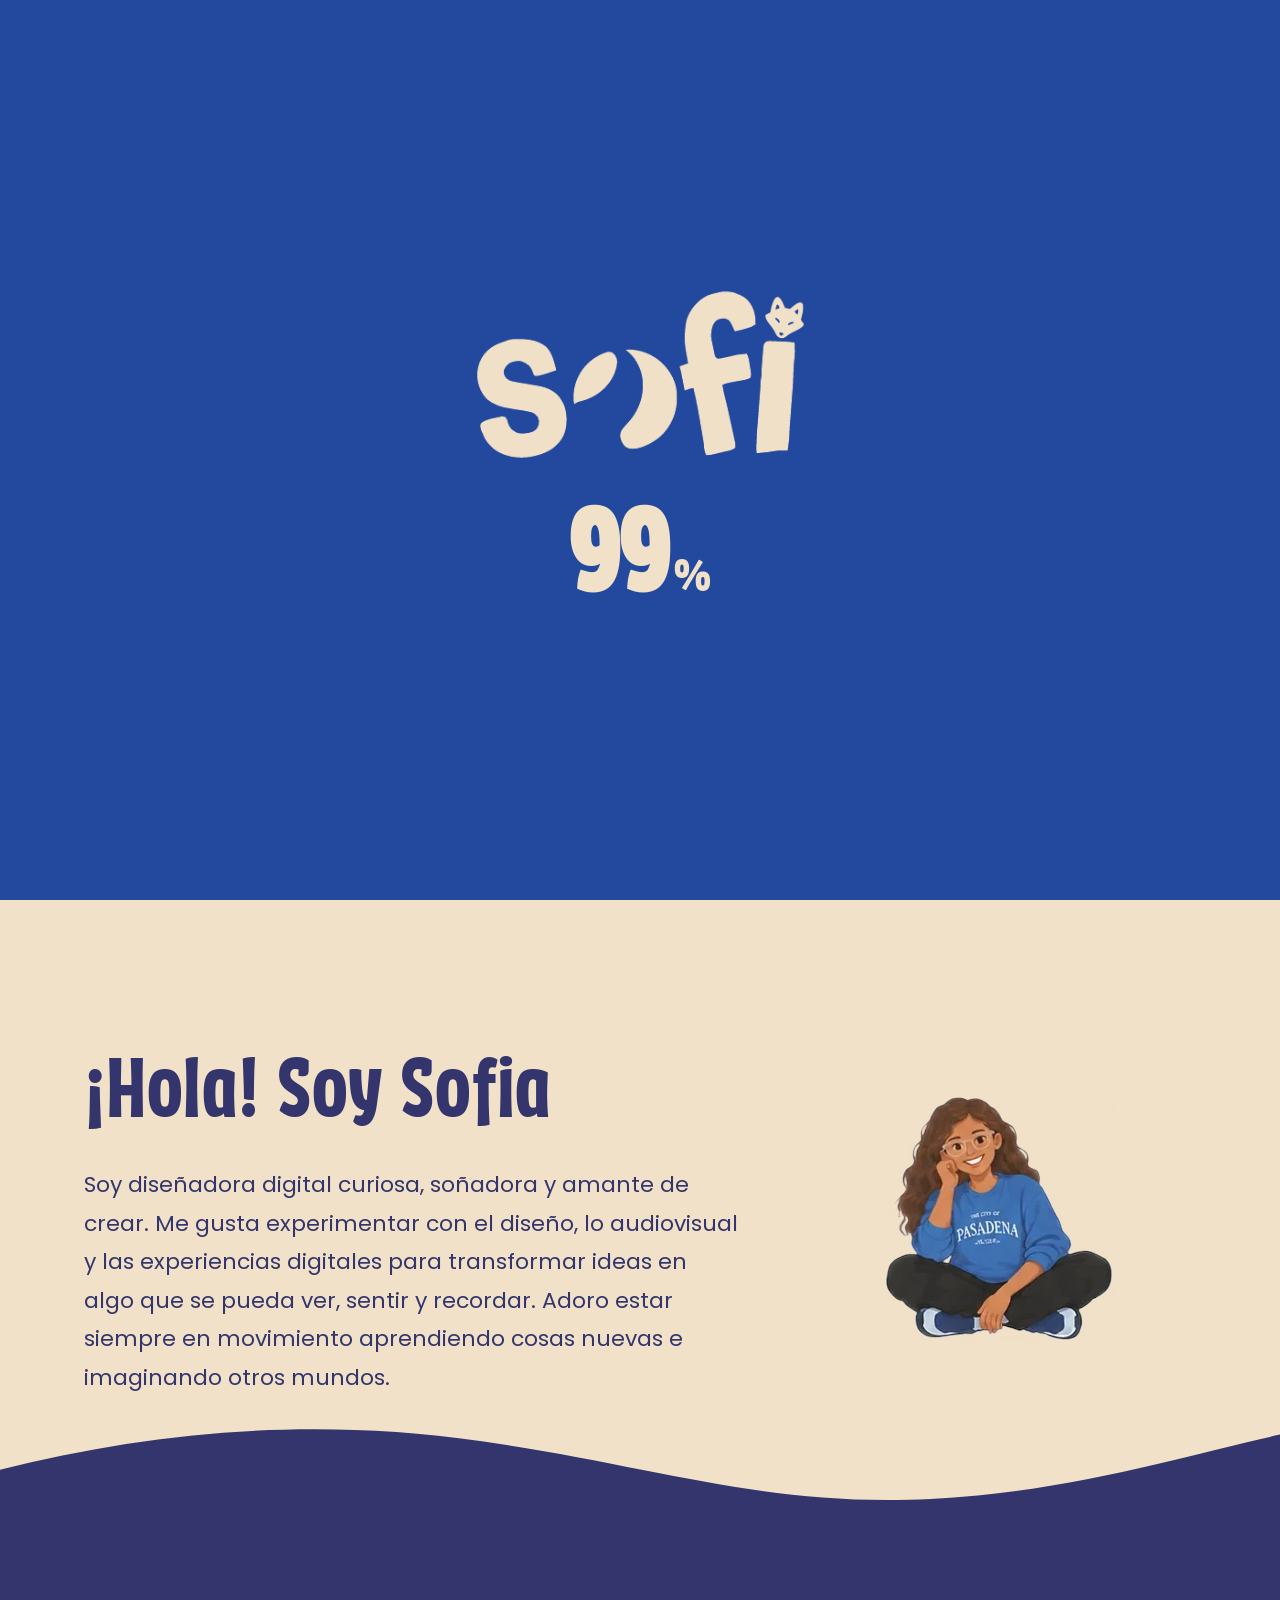
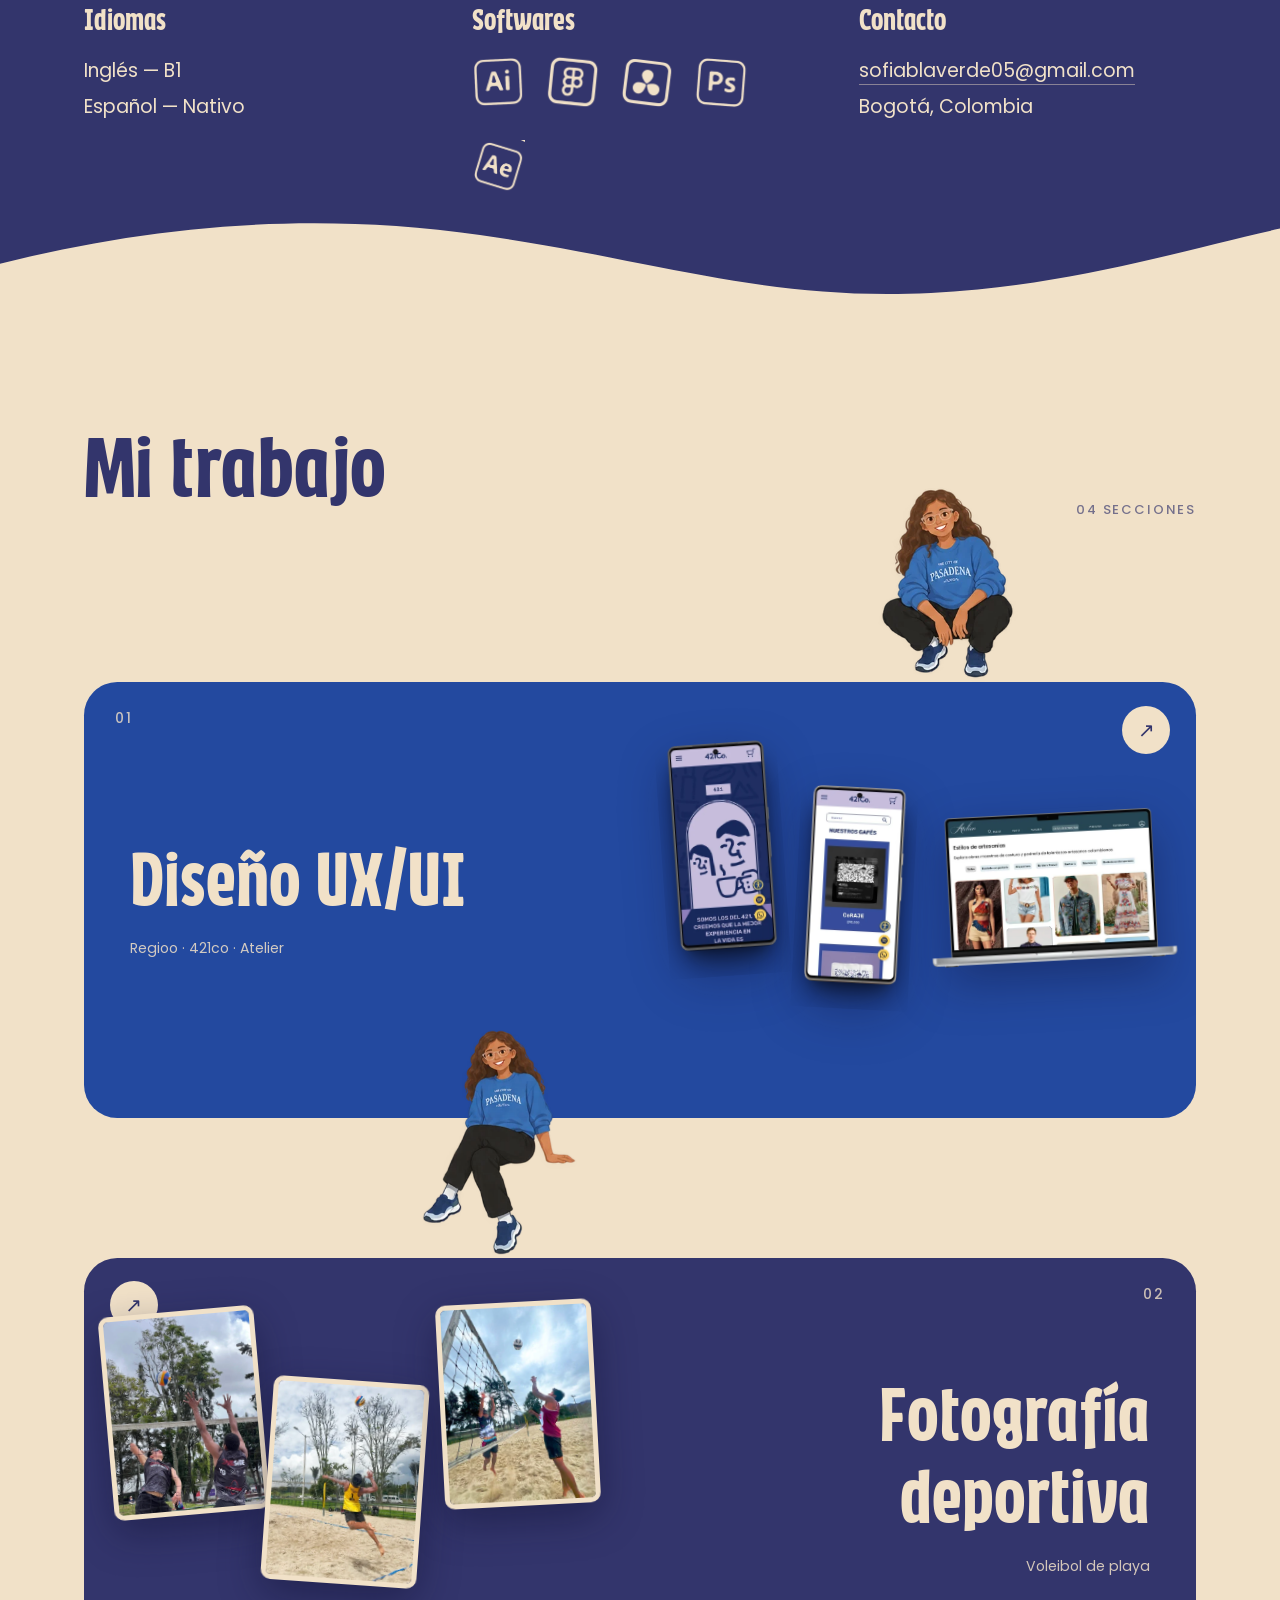
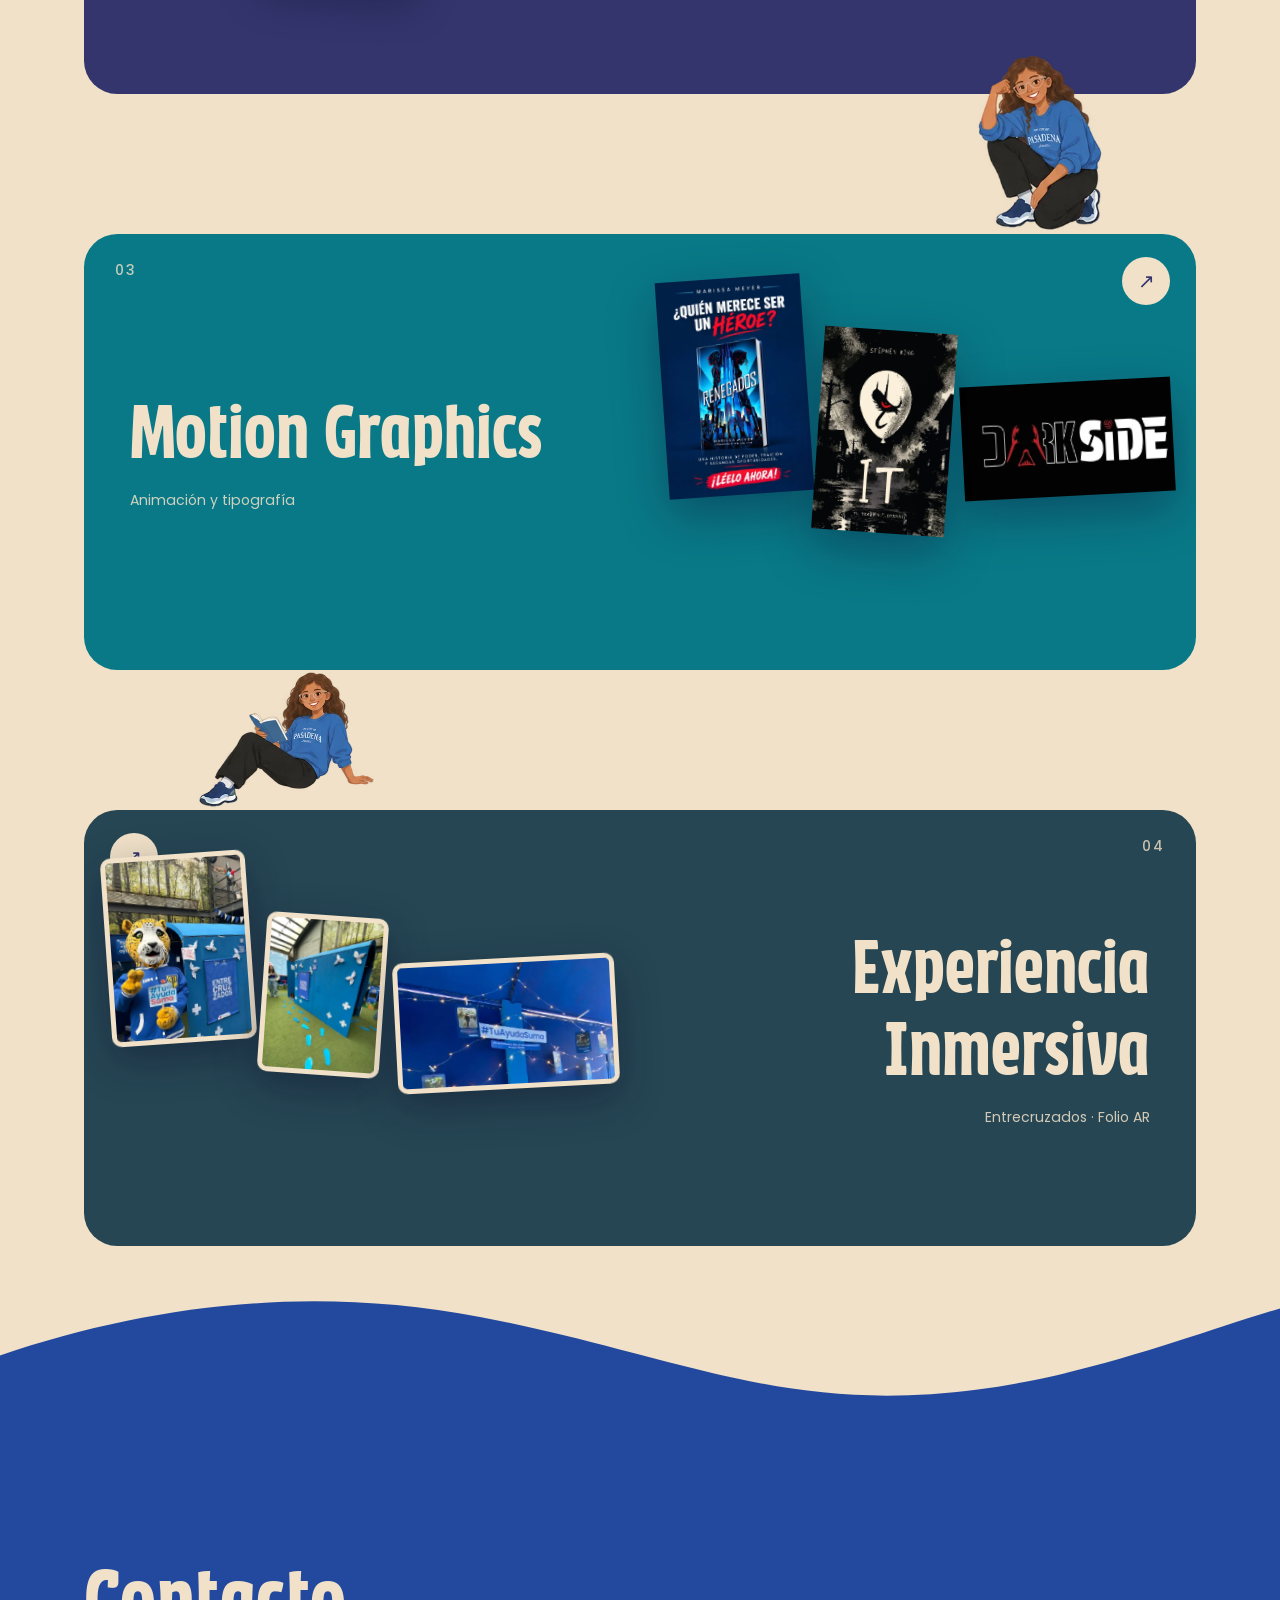
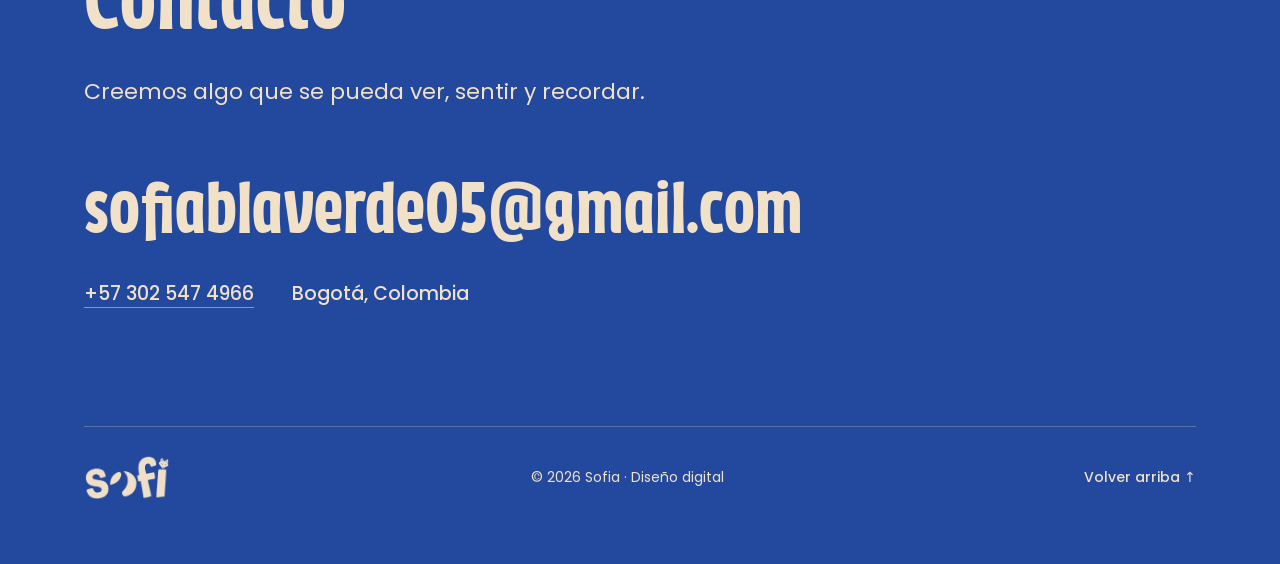
==== commit 30d9c261: "Add files via upload" ====
--- a/index.html
+++ b/index.html
@@ -9,6 +9,8 @@
   <meta property="og:title" content="Sofia · Portafolio de diseño digital">
   <meta property="og:description" content="Portafolio de Sofia, diseñadora digital: UX/UI, fotografía deportiva, motion graphics y experiencias inmersivas. Bogotá, Colombia.">
   <meta property="og:type" content="website">
+  <link rel="preconnect" href="https://www.figma.com" crossorigin>
+  <link rel="dns-prefetch" href="https://www.figma.com">
   <link rel="icon" href="favicon.png" type="image/png">
   <link rel="preload" href="assets/fonts/caacupe-one-latin-400-normal.woff2" as="font" type="font/woff2" crossorigin>
   <link rel="preload" href="assets/fonts/poppins-latin-400-normal.woff2" as="font" type="font/woff2" crossorigin>
@@ -107,9 +109,9 @@
           <h2 class="h-xl">Mi trabajo</h2>
           <p class="eyebrow">04 secciones</p>
         </div>
-        <div class="towrow" data-tow="r">
-          <div class="tow" aria-hidden="true"><svg class="tow__rope"><path d="M0 0"/><circle r="0"/></svg><img class="tow__walker" src="assets/img/pose-caminando.webp" alt="" width="270" height="438"></div>
+        <div class="prow">
           <div class="cards">
+            <img class="seat seat--r" src="assets/img/pose-sentada.webp" alt="" width="200" height="280" loading="lazy" style="--ov:16%;--sc:1.0" data-reveal>
             <a class="card" href="uxui.html" style="--bg:var(--blue)" data-cursor="Ver">
               <span class="card__n">01</span><span class="card__go" aria-hidden="true">↗</span>
               <div class="card__media" data-parallax aria-hidden="true"><div class="mw" style="--l:4%;--t:14%;--w:22%;--r:-4deg" data-depth="0.9"><img src="assets/img/421-m5.webp" alt="" width="300" height="400" loading="lazy"></div><div class="mw" style="--l:28%;--t:24%;--w:21%;--r:3deg" data-depth="0.5"><img src="assets/img/421-m3.webp" alt="" width="300" height="400" loading="lazy"></div><div class="mw" style="--l:52%;--t:30%;--w:44%;--r:-3deg" data-depth="0.7"><img src="assets/img/atelier-3.webp" alt="" width="300" height="400" loading="lazy"></div></div>
@@ -117,9 +119,9 @@
             </a>
           </div>
         </div>
-        <div class="towrow" data-tow="l">
-          <div class="tow" aria-hidden="true"><svg class="tow__rope"><path d="M0 0"/><circle r="0"/></svg><img class="tow__walker" src="assets/img/pose-caminando.webp" alt="" width="270" height="438"></div>
+        <div class="prow">
           <div class="cards">
+            <img class="seat seat--l" src="assets/img/pose-recostada.webp" alt="" width="200" height="280" loading="lazy" style="--ov:30%;--sc:1.15" data-reveal>
             <a class="card card--r" href="fotografia.html" style="--bg:var(--navy)" data-cursor="Ver">
               <span class="card__n">02</span><span class="card__go" aria-hidden="true">↗</span>
               <div class="card__media" data-parallax aria-hidden="true"><div class="mw mw--photo" style="--l:4%;--t:12%;--w:28%;--r:-5deg" data-depth="0.6"><img src="assets/img/foto-1.webp" alt="" width="300" height="400" loading="lazy"></div><div class="mw mw--photo" style="--l:33%;--t:28%;--w:28%;--r:4deg" data-depth="0.9"><img src="assets/img/foto-4.webp" alt="" width="300" height="400" loading="lazy"></div><div class="mw mw--photo" style="--l:64%;--t:10%;--w:28%;--r:-3deg" data-depth="0.4"><img src="assets/img/foto-6.webp" alt="" width="300" height="400" loading="lazy"></div></div>
@@ -127,9 +129,9 @@
             </a>
           </div>
         </div>
-        <div class="towrow" data-tow="r">
-          <div class="tow" aria-hidden="true"><svg class="tow__rope"><path d="M0 0"/><circle r="0"/></svg><img class="tow__walker" src="assets/img/pose-caminando.webp" alt="" width="270" height="438"></div>
+        <div class="prow">
           <div class="cards">
+            <img class="seat seat--r" src="assets/img/pose-mano-cabeza.webp" alt="" width="200" height="280" loading="lazy" style="--ov:8%;--sc:0.95" data-reveal>
             <a class="card" href="motion.html" style="--bg:var(--teal)" data-cursor="Ver">
               <span class="card__n">03</span><span class="card__go" aria-hidden="true">↗</span>
               <div class="card__media" data-parallax aria-hidden="true"><div class="mw" style="--l:4%;--t:10%;--w:26%;--r:-4deg" data-depth="0.7"><img src="assets/img/mg-renegados.webp" alt="" width="300" height="400" loading="lazy"></div><div class="mw" style="--l:32%;--t:22%;--w:24%;--r:4deg" data-depth="0.5"><img src="assets/img/mg-it.webp" alt="" width="300" height="400" loading="lazy"></div><div class="mw" style="--l:58%;--t:34%;--w:38%;--r:-3deg" data-depth="0.9"><img src="assets/img/mg-darkside.webp" alt="" width="300" height="400" loading="lazy"></div></div>
@@ -137,9 +139,9 @@
             </a>
           </div>
         </div>
-        <div class="towrow" data-tow="l">
-          <div class="tow" aria-hidden="true"><svg class="tow__rope"><path d="M0 0"/><circle r="0"/></svg><img class="tow__walker" src="assets/img/pose-caminando.webp" alt="" width="270" height="438"></div>
+        <div class="prow">
           <div class="cards">
+            <img class="seat seat--l" src="assets/img/pose-leyendo.webp" alt="" width="200" height="280" loading="lazy" style="--ov:10%;--sc:1.3" data-reveal>
             <a class="card card--r" href="inmersiva.html" style="--bg:var(--slate)" data-cursor="Ver">
               <span class="card__n">04</span><span class="card__go" aria-hidden="true">↗</span>
               <div class="card__media" data-parallax aria-hidden="true"><div class="mw mw--photo" style="--l:4%;--t:10%;--w:26%;--r:-4deg" data-depth="0.6"><img src="assets/img/ec-3.webp" alt="" width="300" height="400" loading="lazy"></div><div class="mw mw--photo" style="--l:32%;--t:24%;--w:22%;--r:4deg" data-depth="0.9"><img src="assets/img/ec-5.webp" alt="" width="300" height="400" loading="lazy"></div><div class="mw mw--photo" style="--l:56%;--t:34%;--w:40%;--r:-3deg" data-depth="0.4"><img src="assets/img/ec-2.webp" alt="" width="300" height="400" loading="lazy"></div></div>
@@ -160,7 +162,7 @@
           <li>Bogotá, Colombia</li>
         </ul>
         <div class="contact__foot">
-          <img src="assets/img/sofi-crema.png" alt="sofi" width="372" height="197" loading="lazy">
+          <a href="index.html" class="contact__logo" aria-label="Ir al inicio" data-cursor="Inicio"><img src="assets/img/sofi-crema.png" alt="sofi" width="372" height="197" loading="lazy"></a>
           <p>© <span data-year>2026</span> Sofia · Diseño digital</p>
           <a class="top-link" href="#" onclick="window.scrollTo({top:0,behavior:'smooth'});return false" data-cursor="Subir">Volver arriba ↑</a>
         </div>
--- a/css/styles.css
+++ b/css/styles.css
@@ -436,14 +436,6 @@
 .card__t{max-width:none;font-size:clamp(30px,3.7vw,56px);bottom:clamp(46px,4.2vw,66px)}
 
 /* ---------- animación: personaje que trae las secciones ---------- */
-.towrow{position:relative;margin-bottom:clamp(14px,2vw,28px)}
-.tow{position:relative;height:clamp(120px,12vw,160px);pointer-events:none}
-.tow__rope{position:absolute;inset:0;width:100%;height:100%;overflow:visible}
-.tow__rope path{fill:none;stroke:var(--navy);stroke-width:3;stroke-linecap:round}
-.tow__rope circle{fill:var(--navy)}
-.tow__walker{position:absolute;left:0;bottom:0;width:clamp(64px,6.4vw,92px);transform-origin:50% 100%;will-change:transform}
-.js .tow__walker{opacity:0}
-@media (prefers-reduced-motion:reduce){.tow{display:none}}
 
 /* ---------- motion de cabecera de sección ---------- */
 .shero{margin:clamp(10px,2vw,24px) 0 clamp(24px,4vw,56px)}
@@ -485,8 +477,6 @@
 .card__d{position:static;display:block;margin-top:clamp(10px,1.2vw,18px);font-size:clamp(14px,1.1vw,17px)}
 .card--r .card__go{right:auto;left:clamp(16px,2vw,28px)}
 .card--r .card__n{left:auto;right:clamp(20px,2.4vw,36px)}
-.tow{height:clamp(100px,10vw,140px)}
-.tow__walker{width:clamp(54px,5.6vw,76px)}
 @media (max-width:820px){
   .card,.card--r{grid-template-columns:1fr;min-height:0}
   .card__media,.card--r .card__media{grid-column:1;grid-row:1;height:clamp(220px,64vw,320px);min-height:0}
@@ -567,3 +557,54 @@
 
 .viewer__stage{width:100%}.viewer__side .panel__intro{margin-bottom:14px}
 .meta dd .tools{display:flex;gap:10px}
+
+/* ===== v4 ===== */
+.prow{position:relative;margin-bottom:clamp(14px,2vw,28px);padding-top:clamp(70px,9vw,130px)}
+.cards{position:relative}
+.seat{position:absolute;z-index:3;bottom:calc(100% - 1px);height:auto;width:clamp(84px,calc(11vw*var(--sc,1)),190px);pointer-events:none}
+.seat--r{right:var(--ov,10%)}.seat--l{left:var(--ov,10%)}
+.js .seat{opacity:0;transform:translateY(24px);transition:opacity .7s var(--ease),transform .7s var(--ease)}
+.js .seat.is-in{opacity:1;transform:none}
+.contact__logo{display:inline-block}
+.contact__logo img{display:block}
+/* hero escritorio */
+@media (min-width:901px){
+  .hero__logo{display:none}
+  .hero__title{font-size:min(15.2vw,24vh)}
+  .hero__center{margin-top:0}
+}
+/* cursor oculto sobre prototipos */
+.no-cursor .cursor{opacity:0!important}
+/* carga de prototipos */
+.embed iframe{opacity:0;transition:opacity .5s}
+.embed.is-ready iframe{opacity:1}
+.embed__loading{position:absolute;inset:0;z-index:2;display:grid;place-content:center;justify-items:center;gap:16px;background:var(--accent,var(--navy));color:var(--cream);text-align:center;padding:24px;transition:opacity .5s}
+.embed__loading[hidden]{display:none}
+.embed.is-ready .embed__loading{opacity:0;pointer-events:none}
+.embed__spin{width:46px;height:46px;border-radius:50%;border:4px solid rgba(241,225,200,.25);border-top-color:var(--cream);animation:spin .9s linear infinite}
+.embed__loading b{font-family:var(--f-display);font-weight:400;font-size:clamp(22px,3vw,34px)}
+.embed__loading p{font-size:14px;opacity:.85;max-width:26em}
+@keyframes spin{to{transform:rotate(360deg)}}
+.embed__lock,.embed__exit{display:none}
+/* prototipo de teléfono: solo el teléfono */
+.embed--phone{background:transparent;box-shadow:none;width:min(100%,calc(var(--eh,86vh)*.47));margin-inline:auto;height:clamp(560px,86vh,860px);--eh:min(86vh,860px)}
+.embed--phone .embed__ph{background:var(--accent,var(--navy));border-radius:24px}
+.embed--phone iframe{border-radius:24px;background:transparent}
+@media (max-width:900px){.embed--phone{width:100%}}
+@media (hover:none),(pointer:coarse){
+  .embed__lock{display:grid;position:absolute;inset:0;z-index:3;place-content:center;justify-items:center;background:rgba(30,30,80,.0);border:0;color:var(--cream);font:600 14px var(--f-body);cursor:pointer}
+  .embed__lock span{background:var(--navy);padding:.8em 1.4em;border-radius:99px;box-shadow:0 8px 24px rgba(0,0,0,.25)}
+  .embed.is-active .embed__lock{display:none}
+  .embed__exit{position:absolute;z-index:4;top:10px;right:10px;background:var(--cream);color:var(--navy);border:0;border-radius:99px;padding:.6em 1.1em;font:600 13px var(--f-body);box-shadow:0 6px 18px rgba(0,0,0,.25)}
+  .embed.is-active .embed__exit{display:block}
+  .embed iframe{touch-action:pan-y}
+}
+/* móvil: cubierta de pestañas + tarjetas */
+.tabs__cover{display:none}
+@media (max-width:900px){
+  .tabs__cover{display:block;position:fixed;left:0;right:0;top:0;height:64px;background:var(--cream);z-index:29;opacity:0;pointer-events:none;transition:opacity .15s}
+  .tabs__cover.is-on{opacity:1}
+  .worklist .row,.worklist .row:last-child{border:2px solid var(--accent);border-radius:22px;padding:clamp(16px,4.5vw,24px);margin-bottom:14px;background:rgba(255,255,255,.35)}
+  .worklist .row:hover{color:inherit}
+  .worklist .row:hover::before{opacity:0}
+}
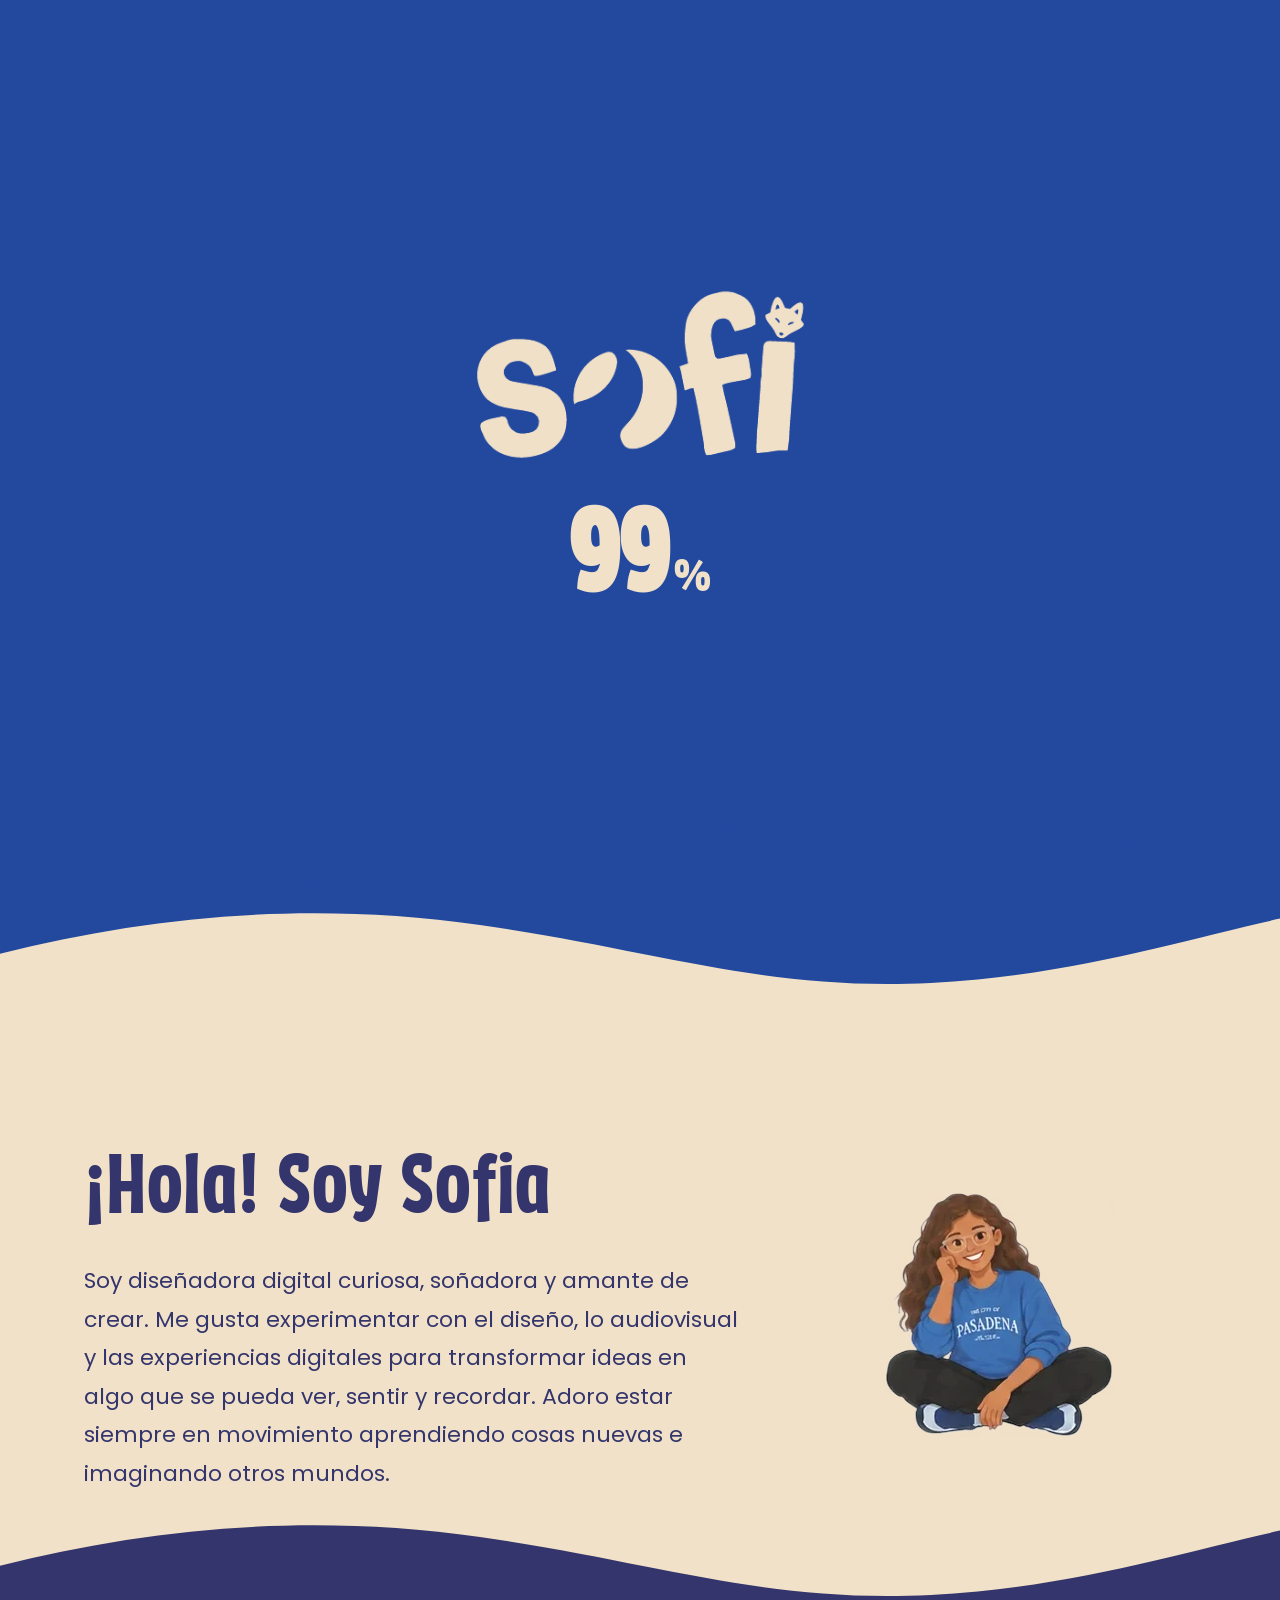
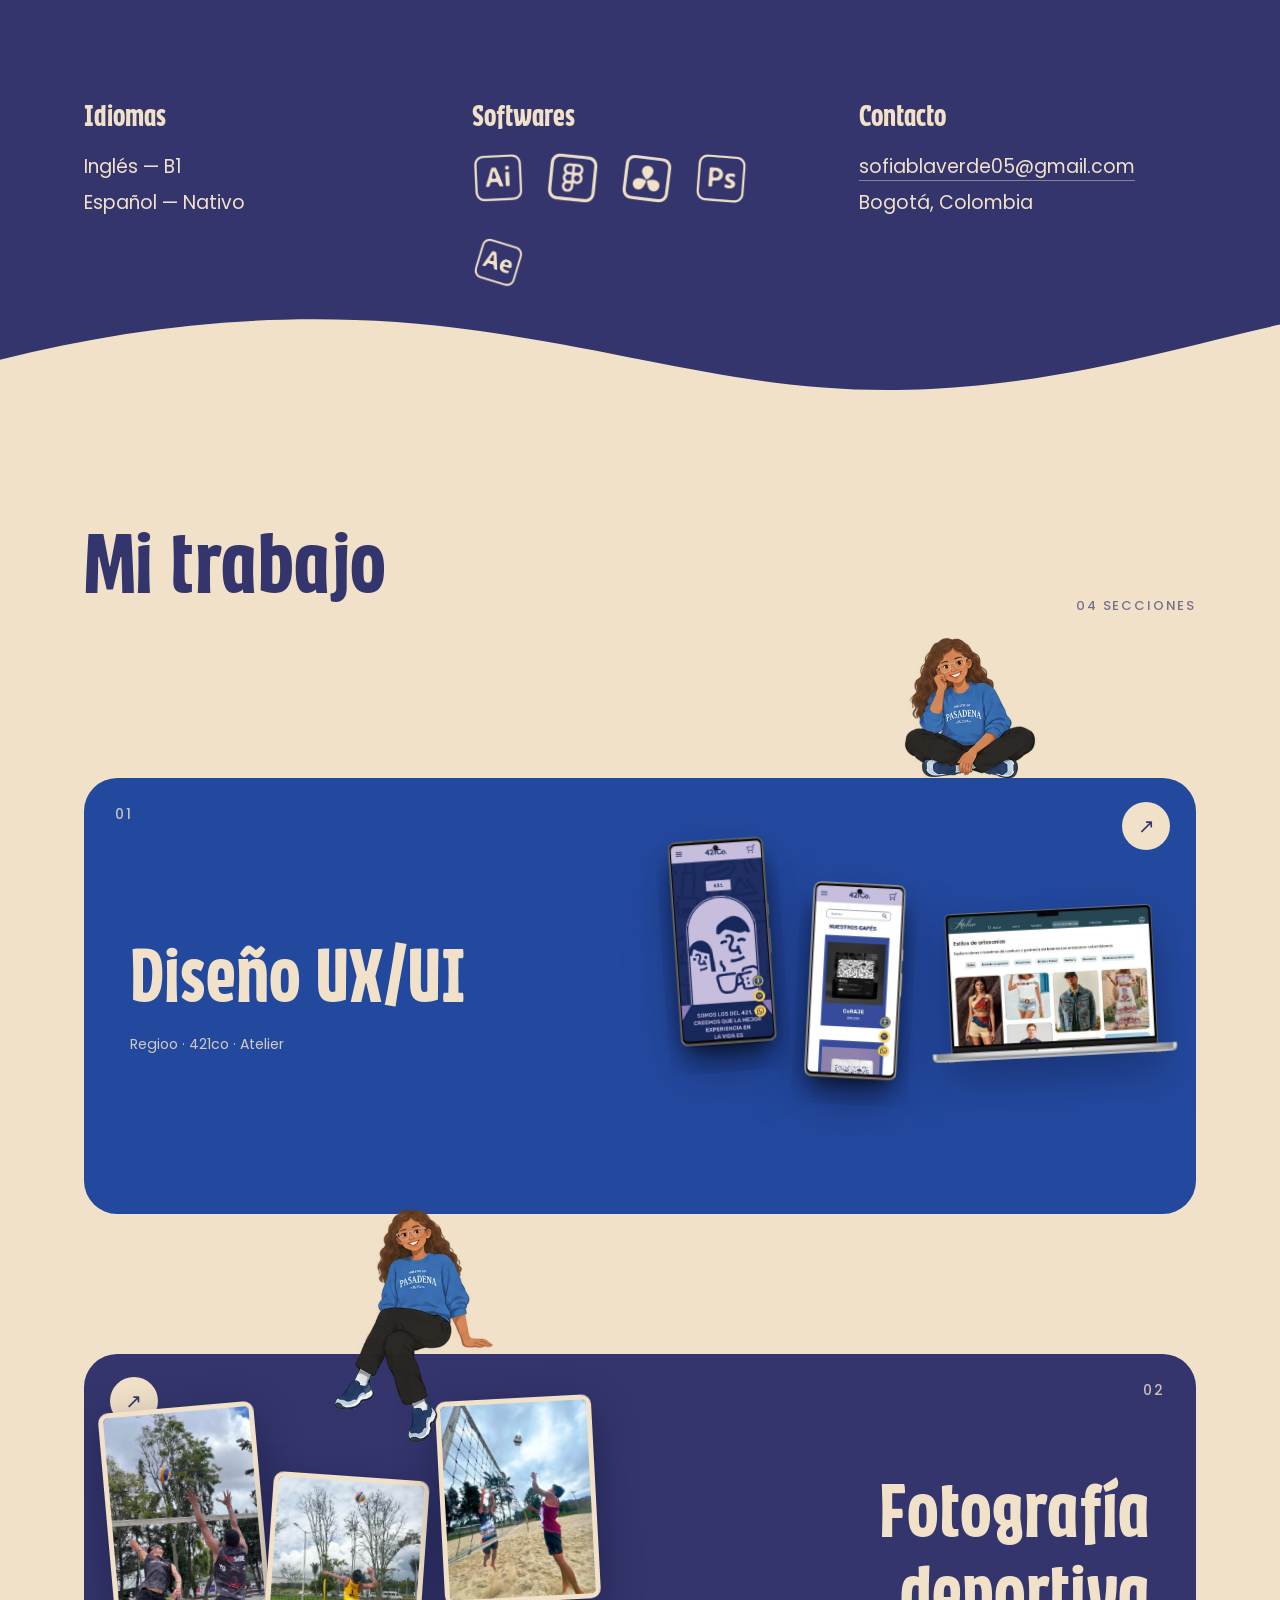
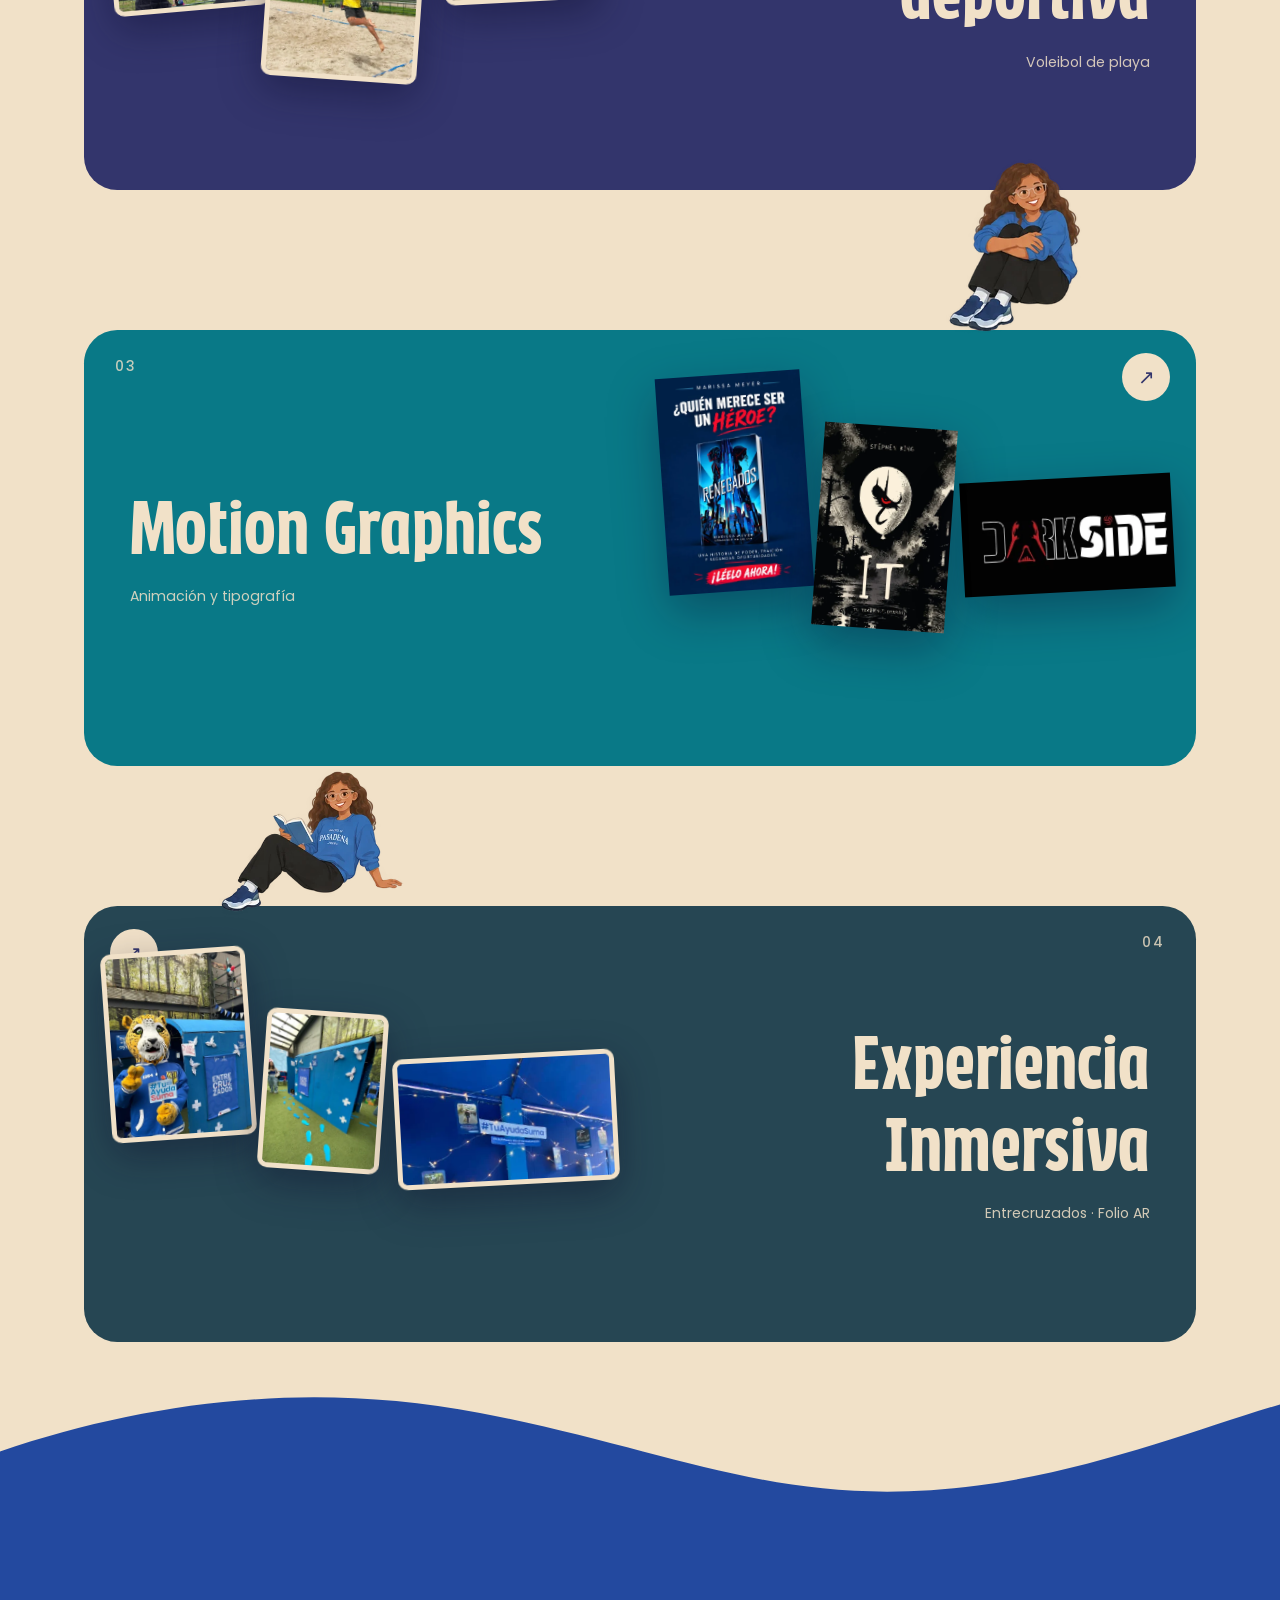
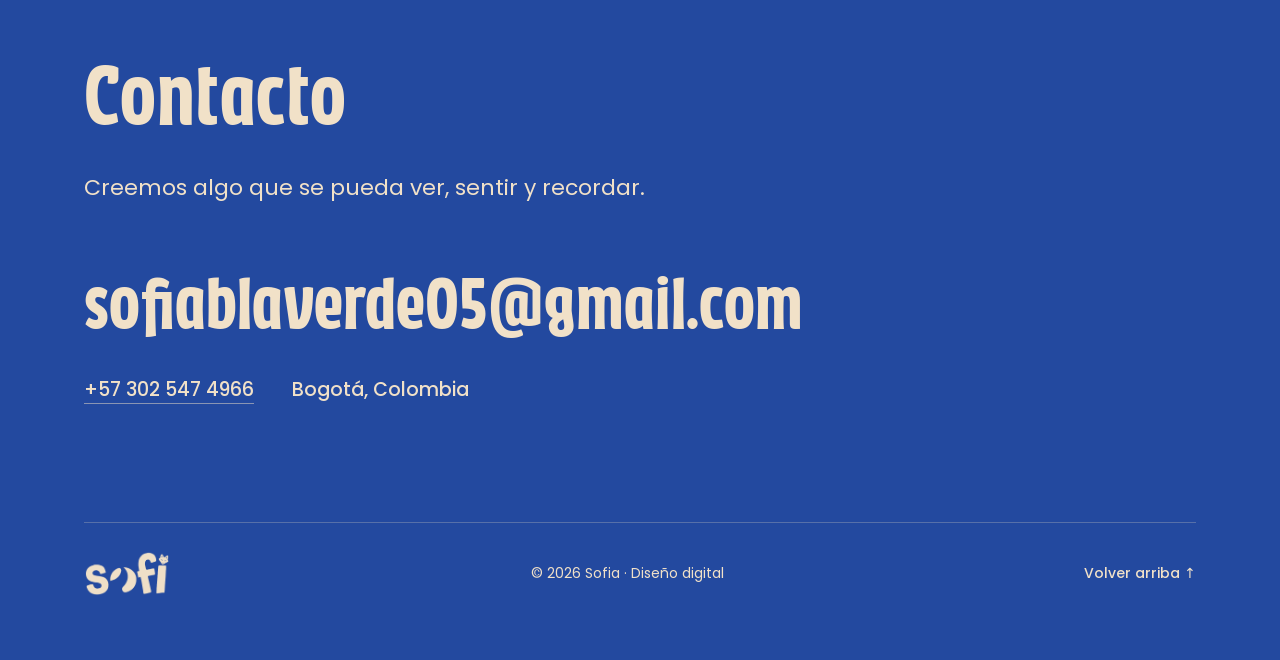
==== commit 7f24b0f3: "Add files via upload" ====
--- a/index.html
+++ b/index.html
@@ -110,8 +110,8 @@
           <p class="eyebrow">04 secciones</p>
         </div>
         <div class="prow">
-          <div class="cards">
-            <img class="seat seat--r" src="assets/img/pose-sentada.webp" alt="" width="200" height="280" loading="lazy" style="--ov:16%;--sc:1.0" data-reveal>
+          <div class="cards" data-reveal style="--sx:16vw">
+            <img class="seat seat--r" src="assets/img/pose-barbilla.webp" alt="" width="200" height="280" loading="lazy" style="--ov:14%;--sc:1.0;--drop:3%">
             <a class="card" href="uxui.html" style="--bg:var(--blue)" data-cursor="Ver">
               <span class="card__n">01</span><span class="card__go" aria-hidden="true">↗</span>
               <div class="card__media" data-parallax aria-hidden="true"><div class="mw" style="--l:4%;--t:14%;--w:22%;--r:-4deg" data-depth="0.9"><img src="assets/img/421-m5.webp" alt="" width="300" height="400" loading="lazy"></div><div class="mw" style="--l:28%;--t:24%;--w:21%;--r:3deg" data-depth="0.5"><img src="assets/img/421-m3.webp" alt="" width="300" height="400" loading="lazy"></div><div class="mw" style="--l:52%;--t:30%;--w:44%;--r:-3deg" data-depth="0.7"><img src="assets/img/atelier-3.webp" alt="" width="300" height="400" loading="lazy"></div></div>
@@ -120,8 +120,8 @@
           </div>
         </div>
         <div class="prow">
-          <div class="cards">
-            <img class="seat seat--l" src="assets/img/pose-recostada.webp" alt="" width="200" height="280" loading="lazy" style="--ov:30%;--sc:1.15" data-reveal>
+          <div class="cards" data-reveal style="--sx:-16vw">
+            <img class="seat seat--l" src="assets/img/pose-recostada.webp" alt="" width="200" height="280" loading="lazy" style="--ov:22%;--sc:1.2;--drop:38%">
             <a class="card card--r" href="fotografia.html" style="--bg:var(--navy)" data-cursor="Ver">
               <span class="card__n">02</span><span class="card__go" aria-hidden="true">↗</span>
               <div class="card__media" data-parallax aria-hidden="true"><div class="mw mw--photo" style="--l:4%;--t:12%;--w:28%;--r:-5deg" data-depth="0.6"><img src="assets/img/foto-1.webp" alt="" width="300" height="400" loading="lazy"></div><div class="mw mw--photo" style="--l:33%;--t:28%;--w:28%;--r:4deg" data-depth="0.9"><img src="assets/img/foto-4.webp" alt="" width="300" height="400" loading="lazy"></div><div class="mw mw--photo" style="--l:64%;--t:10%;--w:28%;--r:-3deg" data-depth="0.4"><img src="assets/img/foto-6.webp" alt="" width="300" height="400" loading="lazy"></div></div>
@@ -130,8 +130,8 @@
           </div>
         </div>
         <div class="prow">
-          <div class="cards">
-            <img class="seat seat--r" src="assets/img/pose-mano-cabeza.webp" alt="" width="200" height="280" loading="lazy" style="--ov:8%;--sc:0.95" data-reveal>
+          <div class="cards" data-reveal style="--sx:16vw">
+            <img class="seat seat--r" src="assets/img/pose-rodillas.webp" alt="" width="200" height="280" loading="lazy" style="--ov:10%;--sc:1.0;--drop:3%">
             <a class="card" href="motion.html" style="--bg:var(--teal)" data-cursor="Ver">
               <span class="card__n">03</span><span class="card__go" aria-hidden="true">↗</span>
               <div class="card__media" data-parallax aria-hidden="true"><div class="mw" style="--l:4%;--t:10%;--w:26%;--r:-4deg" data-depth="0.7"><img src="assets/img/mg-renegados.webp" alt="" width="300" height="400" loading="lazy"></div><div class="mw" style="--l:32%;--t:22%;--w:24%;--r:4deg" data-depth="0.5"><img src="assets/img/mg-it.webp" alt="" width="300" height="400" loading="lazy"></div><div class="mw" style="--l:58%;--t:34%;--w:38%;--r:-3deg" data-depth="0.9"><img src="assets/img/mg-darkside.webp" alt="" width="300" height="400" loading="lazy"></div></div>
@@ -140,8 +140,8 @@
           </div>
         </div>
         <div class="prow">
-          <div class="cards">
-            <img class="seat seat--l" src="assets/img/pose-leyendo.webp" alt="" width="200" height="280" loading="lazy" style="--ov:10%;--sc:1.3" data-reveal>
+          <div class="cards" data-reveal style="--sx:-16vw">
+            <img class="seat seat--l" src="assets/img/pose-leyendo.webp" alt="" width="200" height="280" loading="lazy" style="--ov:12%;--sc:1.35;--drop:6%">
             <a class="card card--r" href="inmersiva.html" style="--bg:var(--slate)" data-cursor="Ver">
               <span class="card__n">04</span><span class="card__go" aria-hidden="true">↗</span>
               <div class="card__media" data-parallax aria-hidden="true"><div class="mw mw--photo" style="--l:4%;--t:10%;--w:26%;--r:-4deg" data-depth="0.6"><img src="assets/img/ec-3.webp" alt="" width="300" height="400" loading="lazy"></div><div class="mw mw--photo" style="--l:32%;--t:24%;--w:22%;--r:4deg" data-depth="0.9"><img src="assets/img/ec-5.webp" alt="" width="300" height="400" loading="lazy"></div><div class="mw mw--photo" style="--l:56%;--t:34%;--w:40%;--r:-3deg" data-depth="0.4"><img src="assets/img/ec-2.webp" alt="" width="300" height="400" loading="lazy"></div></div>
--- a/css/styles.css
+++ b/css/styles.css
@@ -563,15 +563,20 @@
 .cards{position:relative}
 .seat{position:absolute;z-index:3;bottom:calc(100% - 1px);height:auto;width:clamp(84px,calc(11vw*var(--sc,1)),190px);pointer-events:none}
 .seat--r{right:var(--ov,10%)}.seat--l{left:var(--ov,10%)}
+.seat{translate:0 var(--drop,0)}
 .js .seat{opacity:0;transform:translateY(24px);transition:opacity .7s var(--ease),transform .7s var(--ease)}
-.js .seat.is-in{opacity:1;transform:none}
+.js .cards.is-in .seat{opacity:1;transform:none;transition-delay:.7s}
+.js .cards[data-reveal]{transform:translateX(var(--sx,0));transition:opacity 1.1s var(--ease),transform 1.3s var(--ease)}
+.js .cards[data-reveal].is-in{transform:none}
 .contact__logo{display:inline-block}
 .contact__logo img{display:block}
 /* hero escritorio */
 @media (min-width:901px){
+  .hero{min-height:calc(100svh + var(--wave-h))}
+  .hero__icons,.hero__wave{bottom:auto;height:100svh}
   .hero__logo{display:none}
   .hero__title{font-size:min(15.2vw,24vh)}
-  .hero__center{margin-top:0}
+  .hero__center{margin-top:calc(-1 * var(--wave-h))}
 }
 /* cursor oculto sobre prototipos */
 .no-cursor .cursor{opacity:0!important}
@@ -608,3 +613,7 @@
   .worklist .row:hover{color:inherit}
   .worklist .row:hover::before{opacity:0}
 }
+
+.embed.is-fs{position:fixed;inset:0;z-index:3000;height:100dvh;border-radius:0;width:100%!important;margin:0}
+.embed--phone.is-fs{background:#000}
+@media (hover:none),(pointer:coarse){.embed.is-fs .embed__lock{display:none}.embed.is-fs .embed__exit{display:block}}
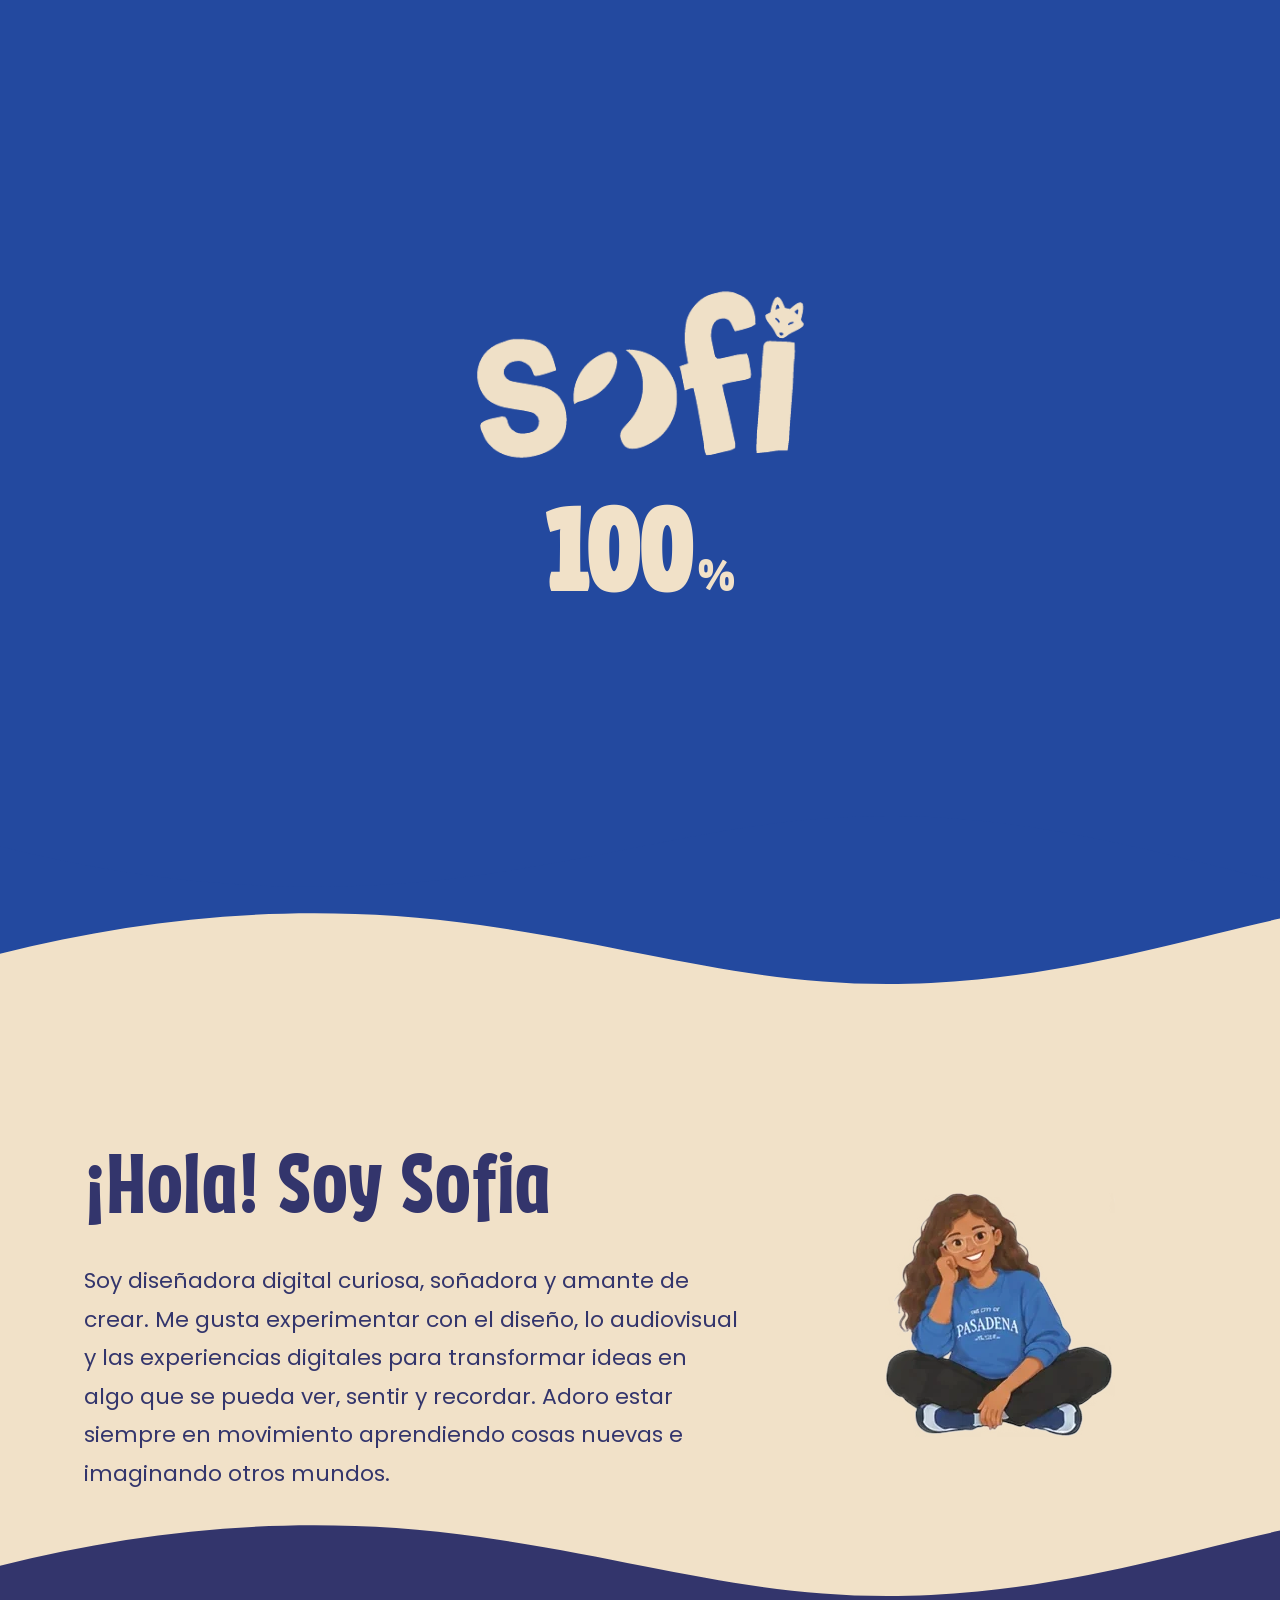
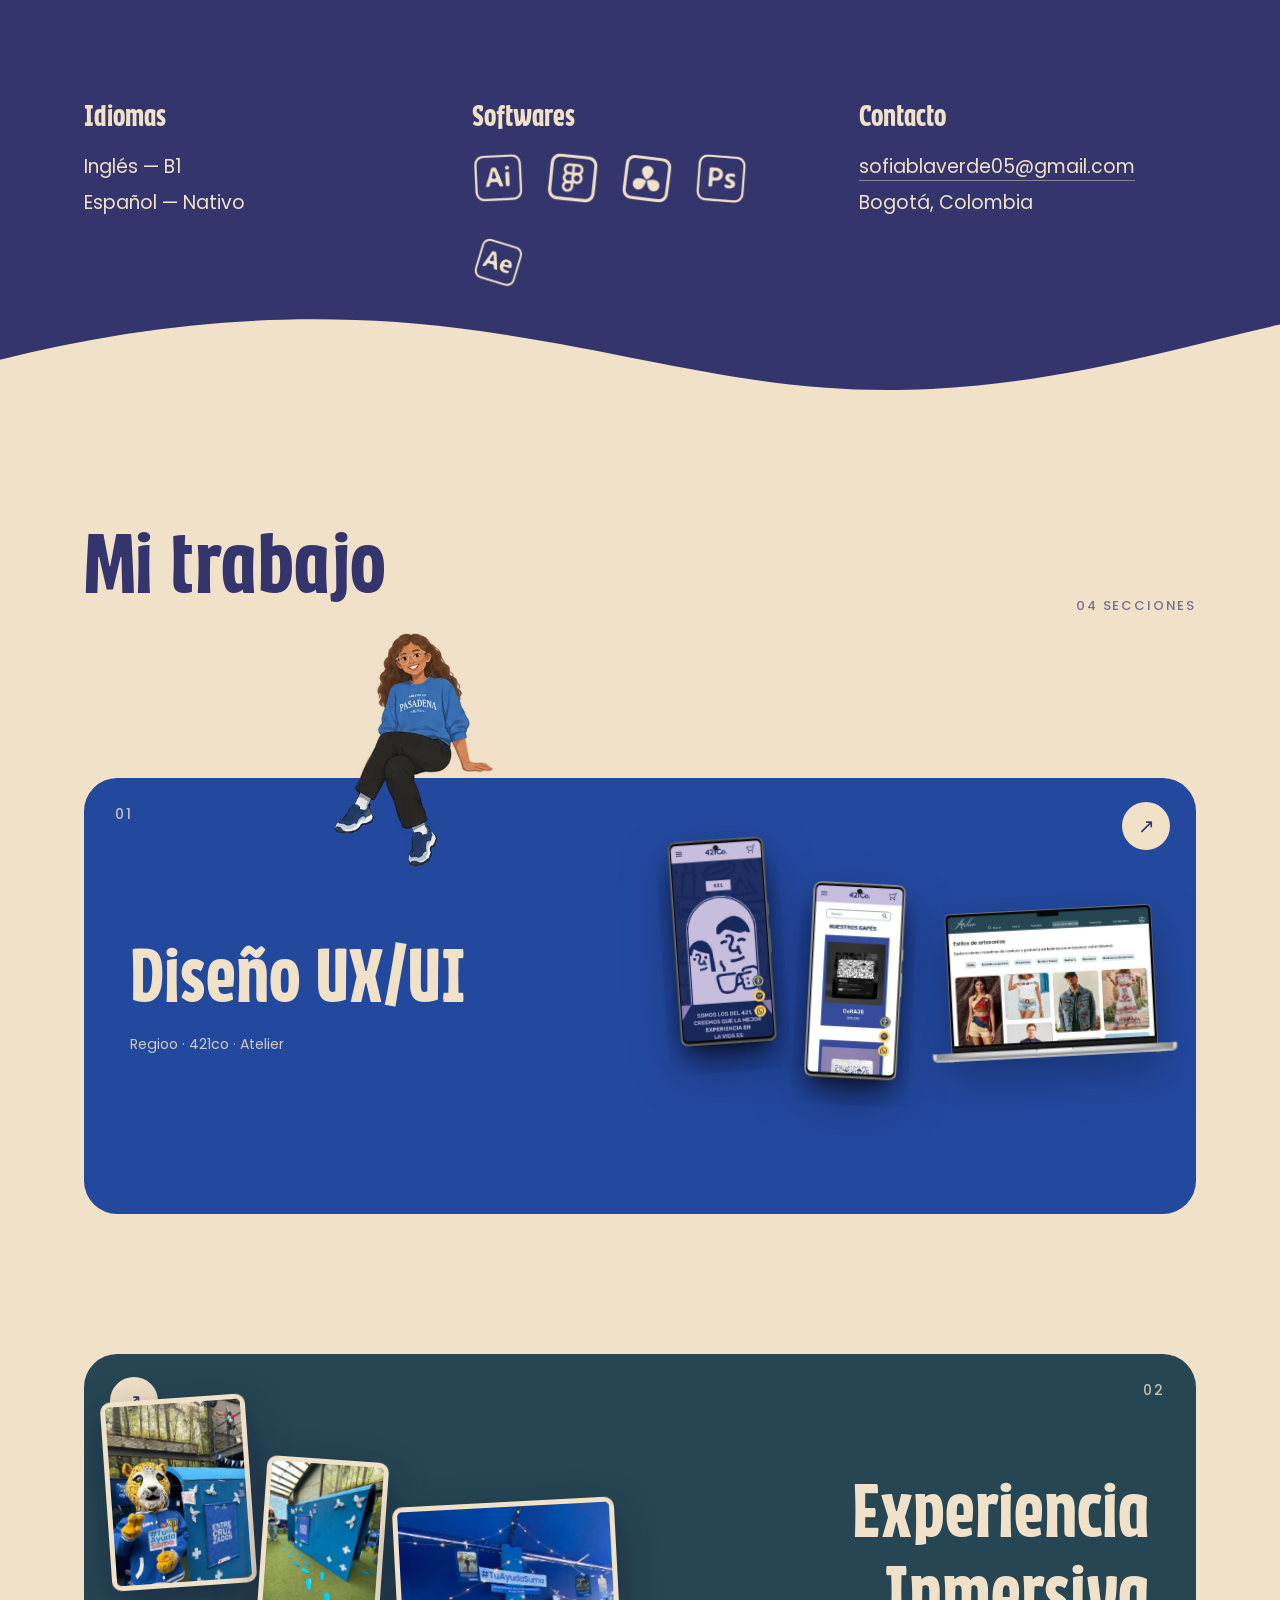
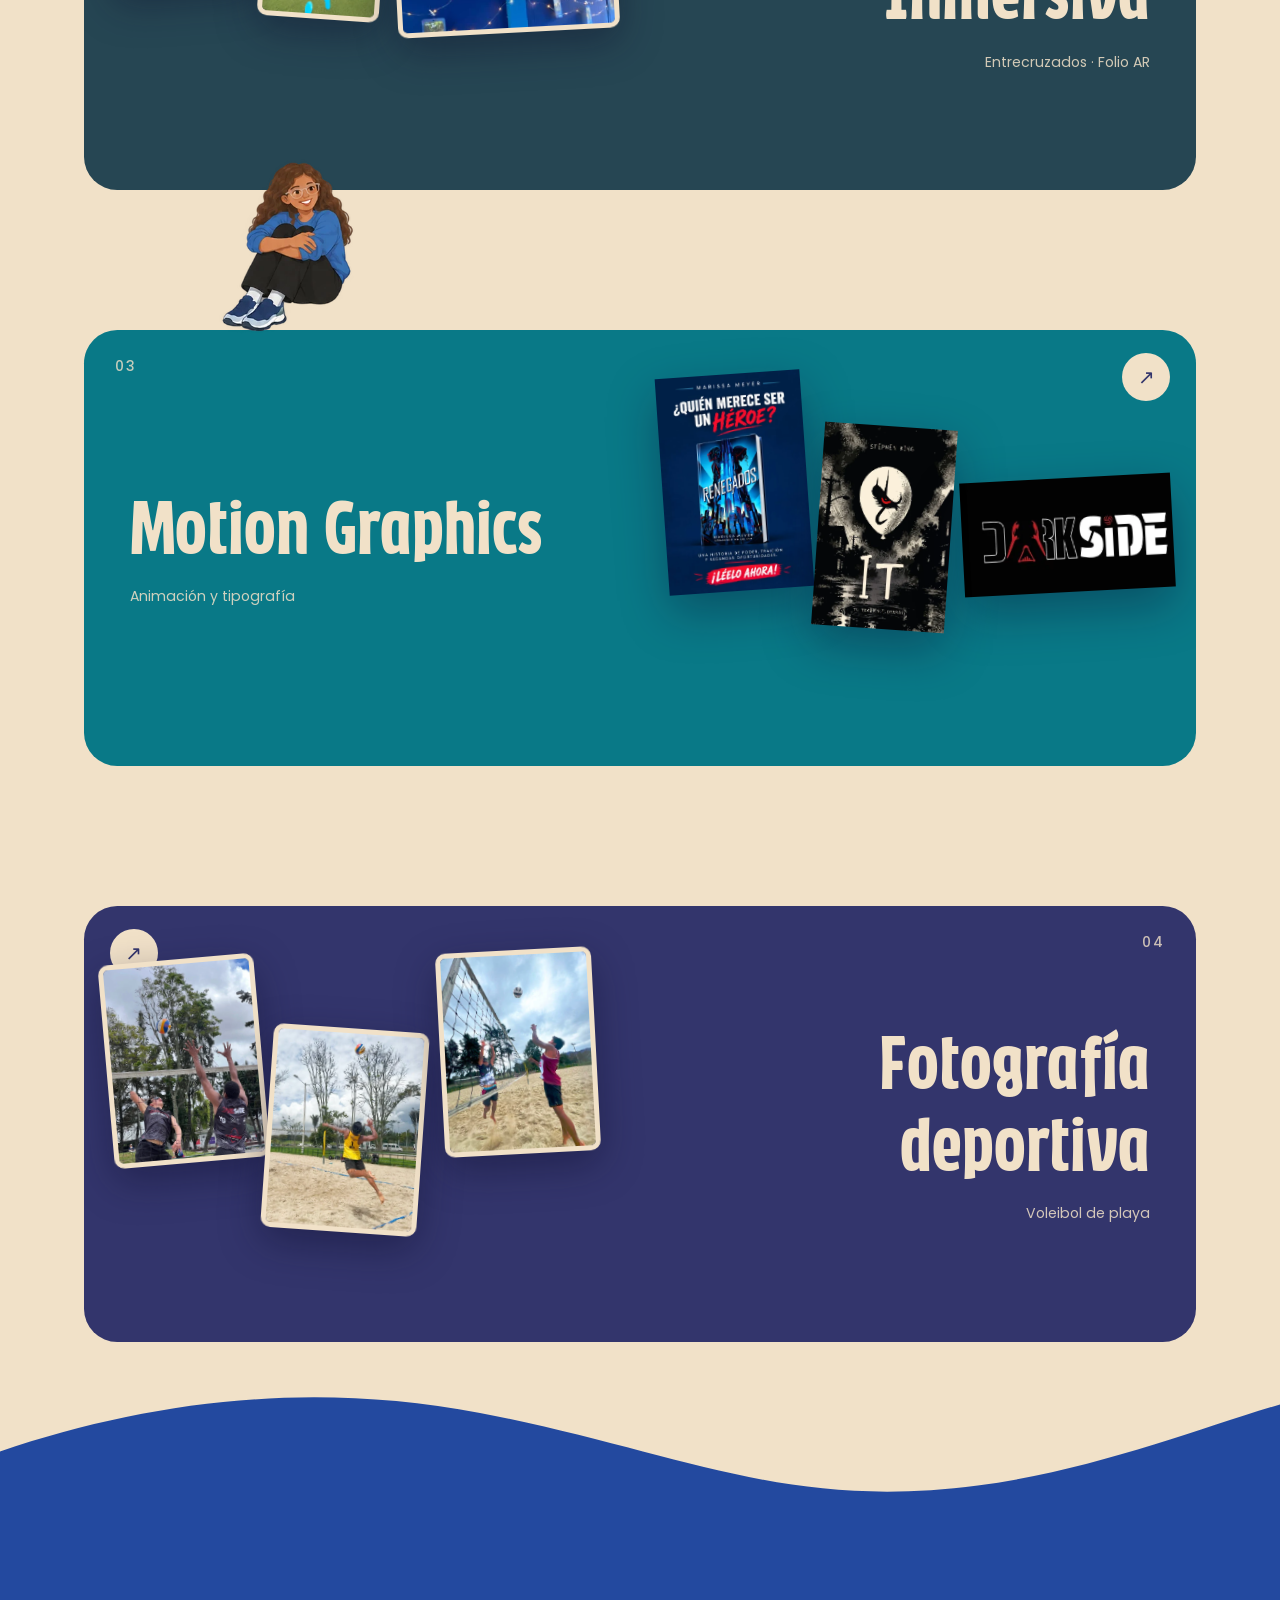
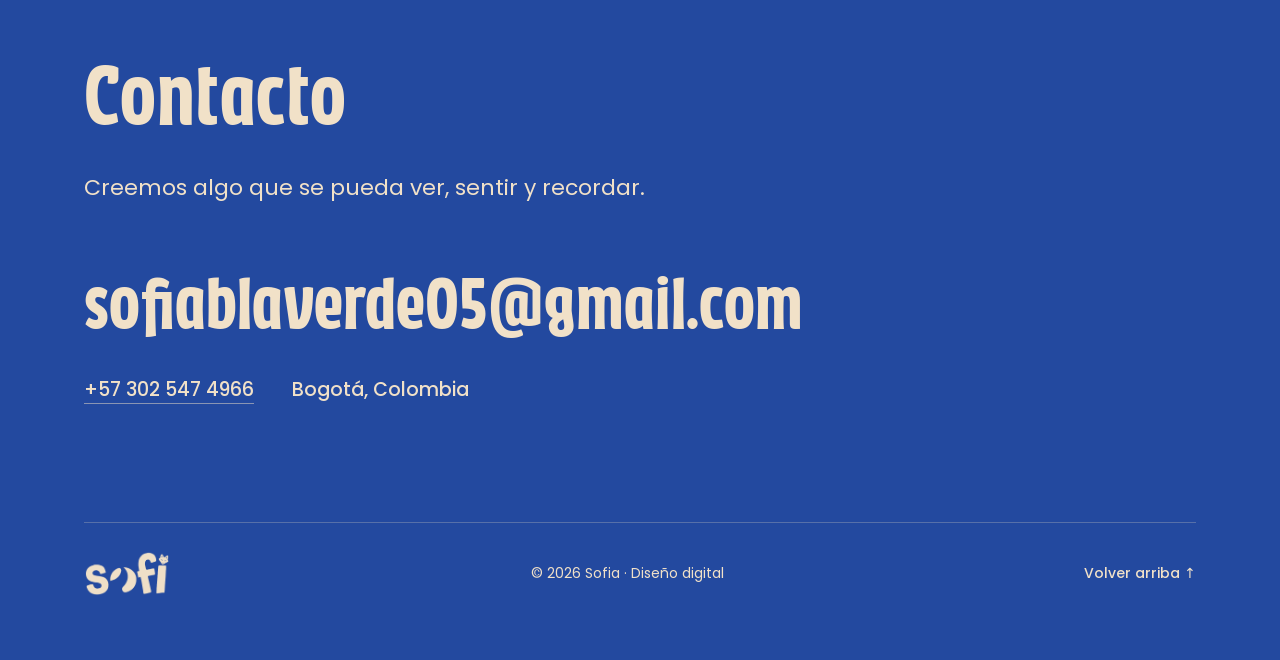
==== commit 608076ad: "Add files via upload" ====
--- a/index.html
+++ b/index.html
@@ -35,16 +35,16 @@
 
   <header class="top">
     <a class="top__logo" href="index.html" aria-label="Inicio"><img src="assets/img/sofi-azul.png" alt="sofi" width="372" height="197"></a>
-    <nav class="top__nav" aria-label="Principal"><a href="uxui.html">Diseño UX/UI</a><a href="fotografia.html">Fotografía deportiva</a><a href="motion.html">Motion Graphics</a><a href="inmersiva.html">Experiencia Inmersiva</a><a href="index.html#contacto">Contacto</a></nav>
+    <nav class="top__nav" aria-label="Principal"><a href="uxui.html">Diseño UX/UI</a><a href="inmersiva.html">Experiencia Inmersiva</a><a href="motion.html">Motion Graphics</a><a href="fotografia.html">Fotografía deportiva</a><a href="index.html#contacto">Contacto</a></nav>
     <button class="top__menu" aria-expanded="false" aria-controls="menu"><span>Menú</span><i></i></button>
   </header>
   <nav class="menu" id="menu" aria-label="Menú principal">
     <ul class="menu__list">
         <li><a href="index.html" style="--i:0" aria-current="page"><small>00</small>Inicio</a></li>
         <li><a href="uxui.html" style="--i:1"><small>01</small>Diseño UX/UI</a></li>
-        <li><a href="fotografia.html" style="--i:2"><small>02</small>Fotografía deportiva</a></li>
+        <li><a href="inmersiva.html" style="--i:2"><small>02</small>Experiencia Inmersiva</a></li>
         <li><a href="motion.html" style="--i:3"><small>03</small>Motion Graphics</a></li>
-        <li><a href="inmersiva.html" style="--i:4"><small>04</small>Experiencia Inmersiva</a></li>
+        <li><a href="fotografia.html" style="--i:4"><small>04</small>Fotografía deportiva</a></li>
         <li><a href="index.html#contacto" style="--i:5"><small>05</small>Contacto</a></li>
         </ul>
     <div class="menu__foot"><a href="mailto:sofiablaverde05@gmail.com">sofiablaverde05@gmail.com</a><span>Bogotá, Colombia</span></div>
@@ -111,7 +111,7 @@
         </div>
         <div class="prow">
           <div class="cards" data-reveal style="--sx:16vw">
-            <img class="seat seat--r" src="assets/img/pose-barbilla.webp" alt="" width="200" height="280" loading="lazy" style="--ov:14%;--sc:1.0;--drop:3%">
+            <img class="seat seat--l" src="assets/img/pose-recostada.webp" alt="" width="200" height="280" loading="lazy" style="--ov:22%;--sc:1.2;--drop:38%">
             <a class="card" href="uxui.html" style="--bg:var(--blue)" data-cursor="Ver">
               <span class="card__n">01</span><span class="card__go" aria-hidden="true">↗</span>
               <div class="card__media" data-parallax aria-hidden="true"><div class="mw" style="--l:4%;--t:14%;--w:22%;--r:-4deg" data-depth="0.9"><img src="assets/img/421-m5.webp" alt="" width="300" height="400" loading="lazy"></div><div class="mw" style="--l:28%;--t:24%;--w:21%;--r:3deg" data-depth="0.5"><img src="assets/img/421-m3.webp" alt="" width="300" height="400" loading="lazy"></div><div class="mw" style="--l:52%;--t:30%;--w:44%;--r:-3deg" data-depth="0.7"><img src="assets/img/atelier-3.webp" alt="" width="300" height="400" loading="lazy"></div></div>
@@ -121,17 +121,17 @@
         </div>
         <div class="prow">
           <div class="cards" data-reveal style="--sx:-16vw">
-            <img class="seat seat--l" src="assets/img/pose-recostada.webp" alt="" width="200" height="280" loading="lazy" style="--ov:22%;--sc:1.2;--drop:38%">
-            <a class="card card--r" href="fotografia.html" style="--bg:var(--navy)" data-cursor="Ver">
+            
+            <a class="card card--r" href="inmersiva.html" style="--bg:var(--slate)" data-cursor="Ver">
               <span class="card__n">02</span><span class="card__go" aria-hidden="true">↗</span>
-              <div class="card__media" data-parallax aria-hidden="true"><div class="mw mw--photo" style="--l:4%;--t:12%;--w:28%;--r:-5deg" data-depth="0.6"><img src="assets/img/foto-1.webp" alt="" width="300" height="400" loading="lazy"></div><div class="mw mw--photo" style="--l:33%;--t:28%;--w:28%;--r:4deg" data-depth="0.9"><img src="assets/img/foto-4.webp" alt="" width="300" height="400" loading="lazy"></div><div class="mw mw--photo" style="--l:64%;--t:10%;--w:28%;--r:-3deg" data-depth="0.4"><img src="assets/img/foto-6.webp" alt="" width="300" height="400" loading="lazy"></div></div>
-              <div class="card__body"><h3 class="card__t">Fotografía deportiva</h3><span class="card__d">Voleibol de playa</span></div>
+              <div class="card__media" data-parallax aria-hidden="true"><div class="mw mw--photo" style="--l:4%;--t:10%;--w:26%;--r:-4deg" data-depth="0.6"><img src="assets/img/ec-3.webp" alt="" width="300" height="400" loading="lazy"></div><div class="mw mw--photo" style="--l:32%;--t:24%;--w:22%;--r:4deg" data-depth="0.9"><img src="assets/img/ec-5.webp" alt="" width="300" height="400" loading="lazy"></div><div class="mw mw--photo" style="--l:56%;--t:34%;--w:40%;--r:-3deg" data-depth="0.4"><img src="assets/img/ec-2.webp" alt="" width="300" height="400" loading="lazy"></div></div>
+              <div class="card__body"><h3 class="card__t">Experiencia Inmersiva</h3><span class="card__d">Entrecruzados · Folio AR</span></div>
             </a>
           </div>
         </div>
         <div class="prow">
           <div class="cards" data-reveal style="--sx:16vw">
-            <img class="seat seat--r" src="assets/img/pose-rodillas.webp" alt="" width="200" height="280" loading="lazy" style="--ov:10%;--sc:1.0;--drop:3%">
+            <img class="seat seat--l seat--flip" src="assets/img/pose-rodillas.webp" alt="" width="200" height="280" loading="lazy" style="--ov:12%;--sc:1.0;--drop:3%">
             <a class="card" href="motion.html" style="--bg:var(--teal)" data-cursor="Ver">
               <span class="card__n">03</span><span class="card__go" aria-hidden="true">↗</span>
               <div class="card__media" data-parallax aria-hidden="true"><div class="mw" style="--l:4%;--t:10%;--w:26%;--r:-4deg" data-depth="0.7"><img src="assets/img/mg-renegados.webp" alt="" width="300" height="400" loading="lazy"></div><div class="mw" style="--l:32%;--t:22%;--w:24%;--r:4deg" data-depth="0.5"><img src="assets/img/mg-it.webp" alt="" width="300" height="400" loading="lazy"></div><div class="mw" style="--l:58%;--t:34%;--w:38%;--r:-3deg" data-depth="0.9"><img src="assets/img/mg-darkside.webp" alt="" width="300" height="400" loading="lazy"></div></div>
@@ -141,11 +141,11 @@
         </div>
         <div class="prow">
           <div class="cards" data-reveal style="--sx:-16vw">
-            <img class="seat seat--l" src="assets/img/pose-leyendo.webp" alt="" width="200" height="280" loading="lazy" style="--ov:12%;--sc:1.35;--drop:6%">
-            <a class="card card--r" href="inmersiva.html" style="--bg:var(--slate)" data-cursor="Ver">
+            
+            <a class="card card--r" href="fotografia.html" style="--bg:var(--navy)" data-cursor="Ver">
               <span class="card__n">04</span><span class="card__go" aria-hidden="true">↗</span>
-              <div class="card__media" data-parallax aria-hidden="true"><div class="mw mw--photo" style="--l:4%;--t:10%;--w:26%;--r:-4deg" data-depth="0.6"><img src="assets/img/ec-3.webp" alt="" width="300" height="400" loading="lazy"></div><div class="mw mw--photo" style="--l:32%;--t:24%;--w:22%;--r:4deg" data-depth="0.9"><img src="assets/img/ec-5.webp" alt="" width="300" height="400" loading="lazy"></div><div class="mw mw--photo" style="--l:56%;--t:34%;--w:40%;--r:-3deg" data-depth="0.4"><img src="assets/img/ec-2.webp" alt="" width="300" height="400" loading="lazy"></div></div>
-              <div class="card__body"><h3 class="card__t">Experiencia Inmersiva</h3><span class="card__d">Entrecruzados · Folio AR</span></div>
+              <div class="card__media" data-parallax aria-hidden="true"><div class="mw mw--photo" style="--l:4%;--t:12%;--w:28%;--r:-5deg" data-depth="0.6"><img src="assets/img/foto-1.webp" alt="" width="300" height="400" loading="lazy"></div><div class="mw mw--photo" style="--l:33%;--t:28%;--w:28%;--r:4deg" data-depth="0.9"><img src="assets/img/foto-4.webp" alt="" width="300" height="400" loading="lazy"></div><div class="mw mw--photo" style="--l:64%;--t:10%;--w:28%;--r:-3deg" data-depth="0.4"><img src="assets/img/foto-6.webp" alt="" width="300" height="400" loading="lazy"></div></div>
+              <div class="card__body"><h3 class="card__t">Fotografía deportiva</h3><span class="card__d">Voleibol de playa</span></div>
             </a>
           </div>
         </div>
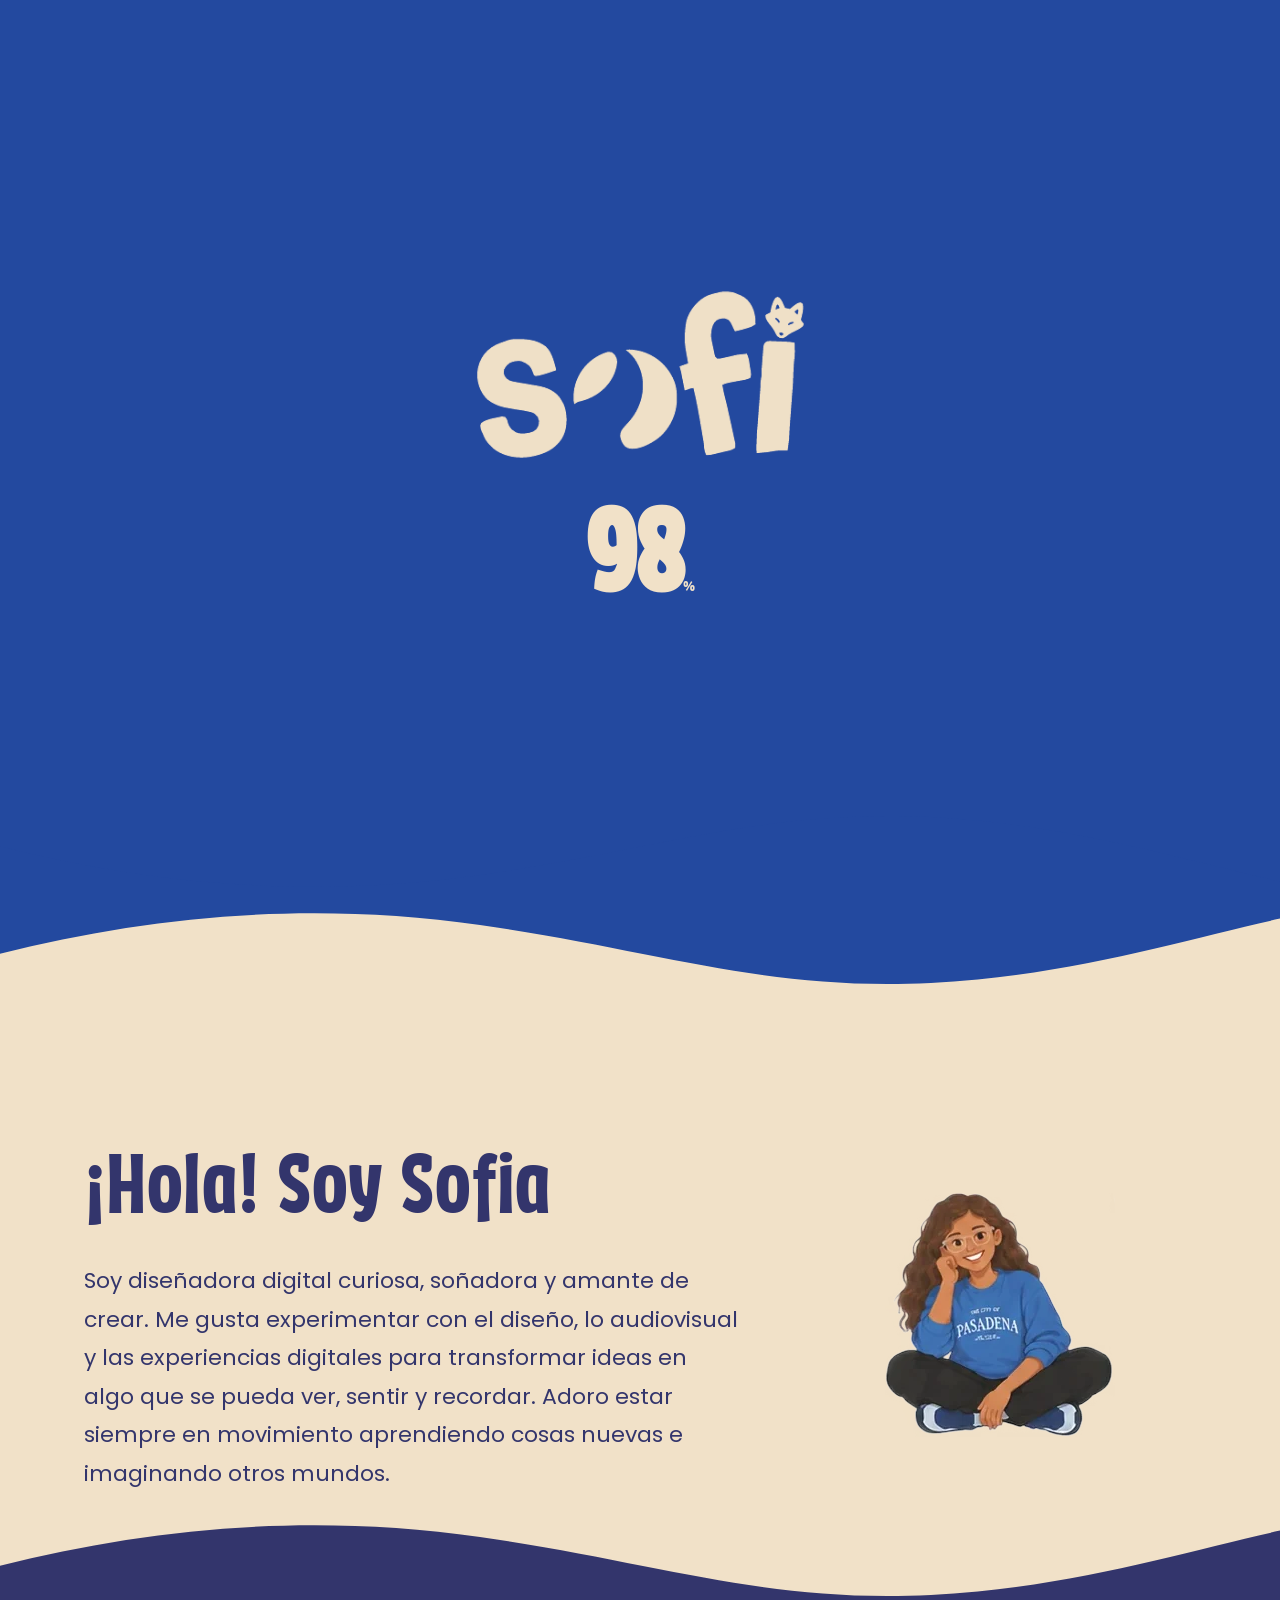
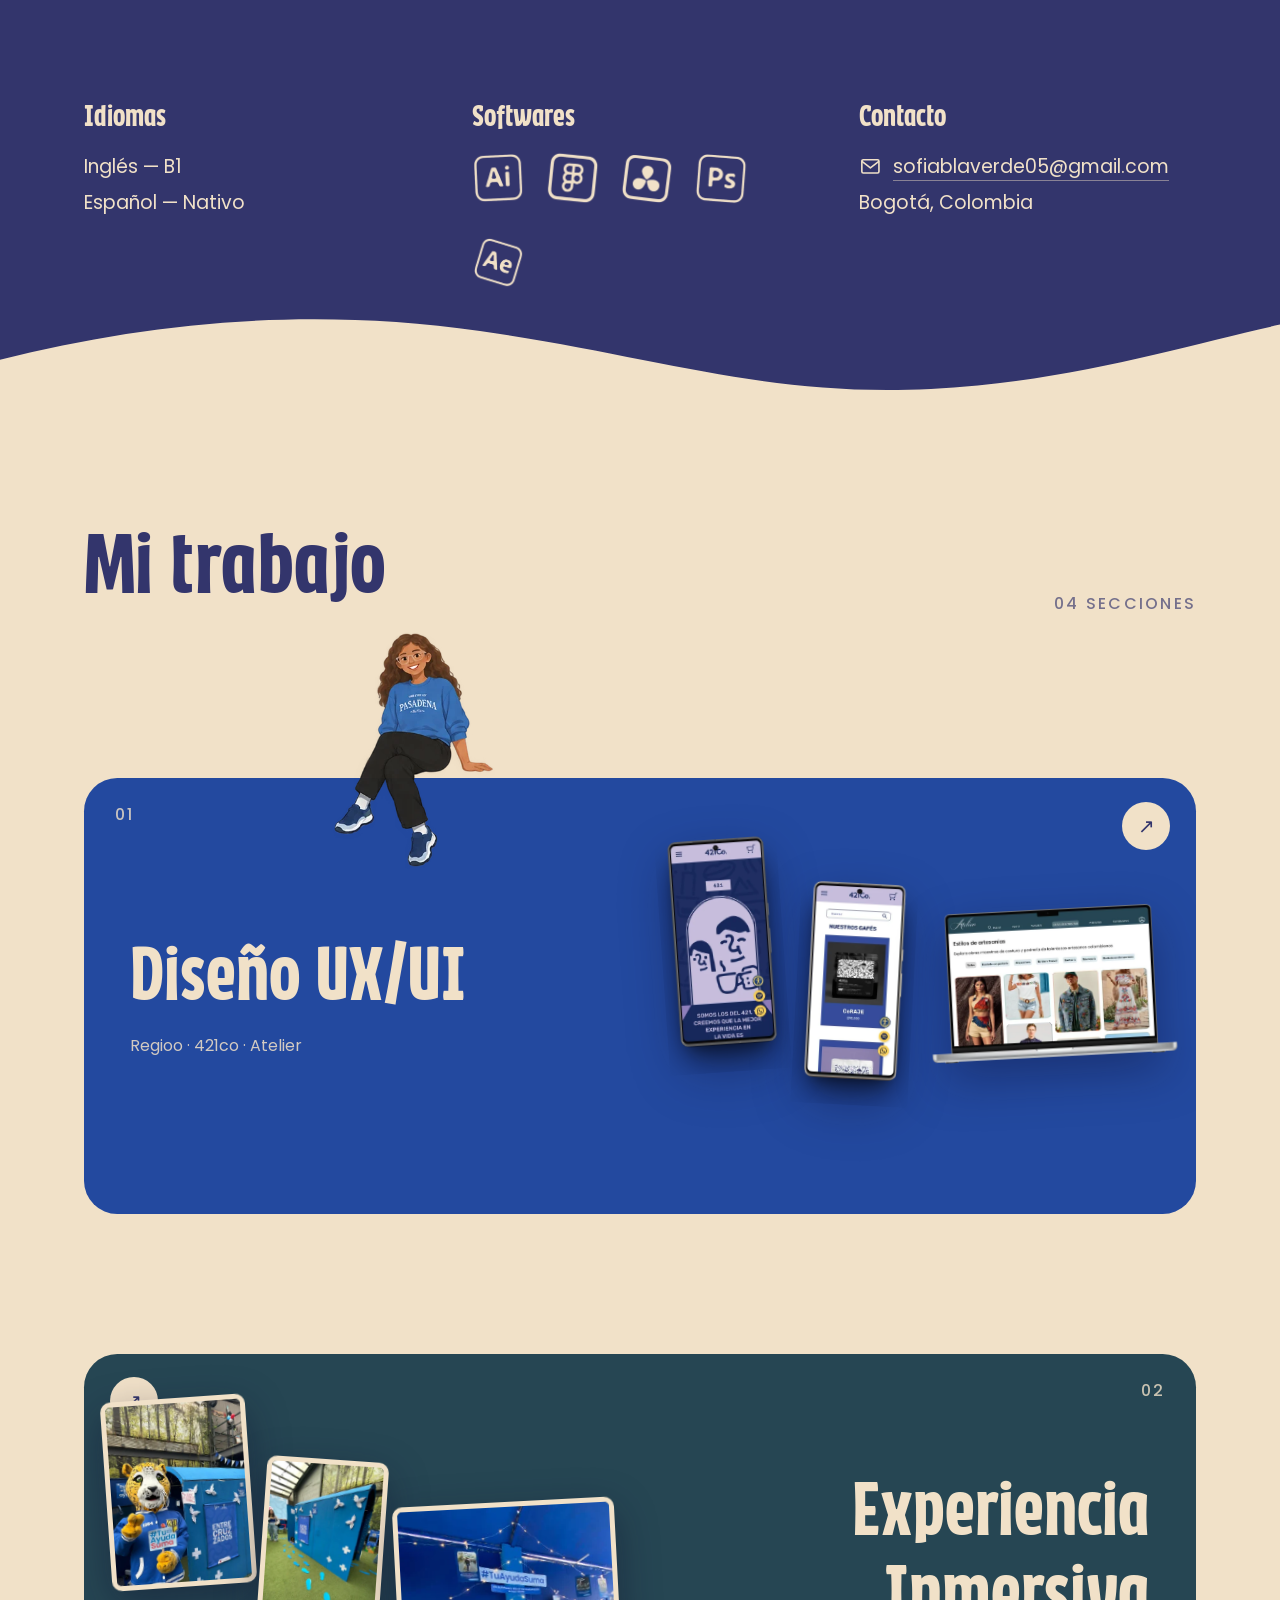
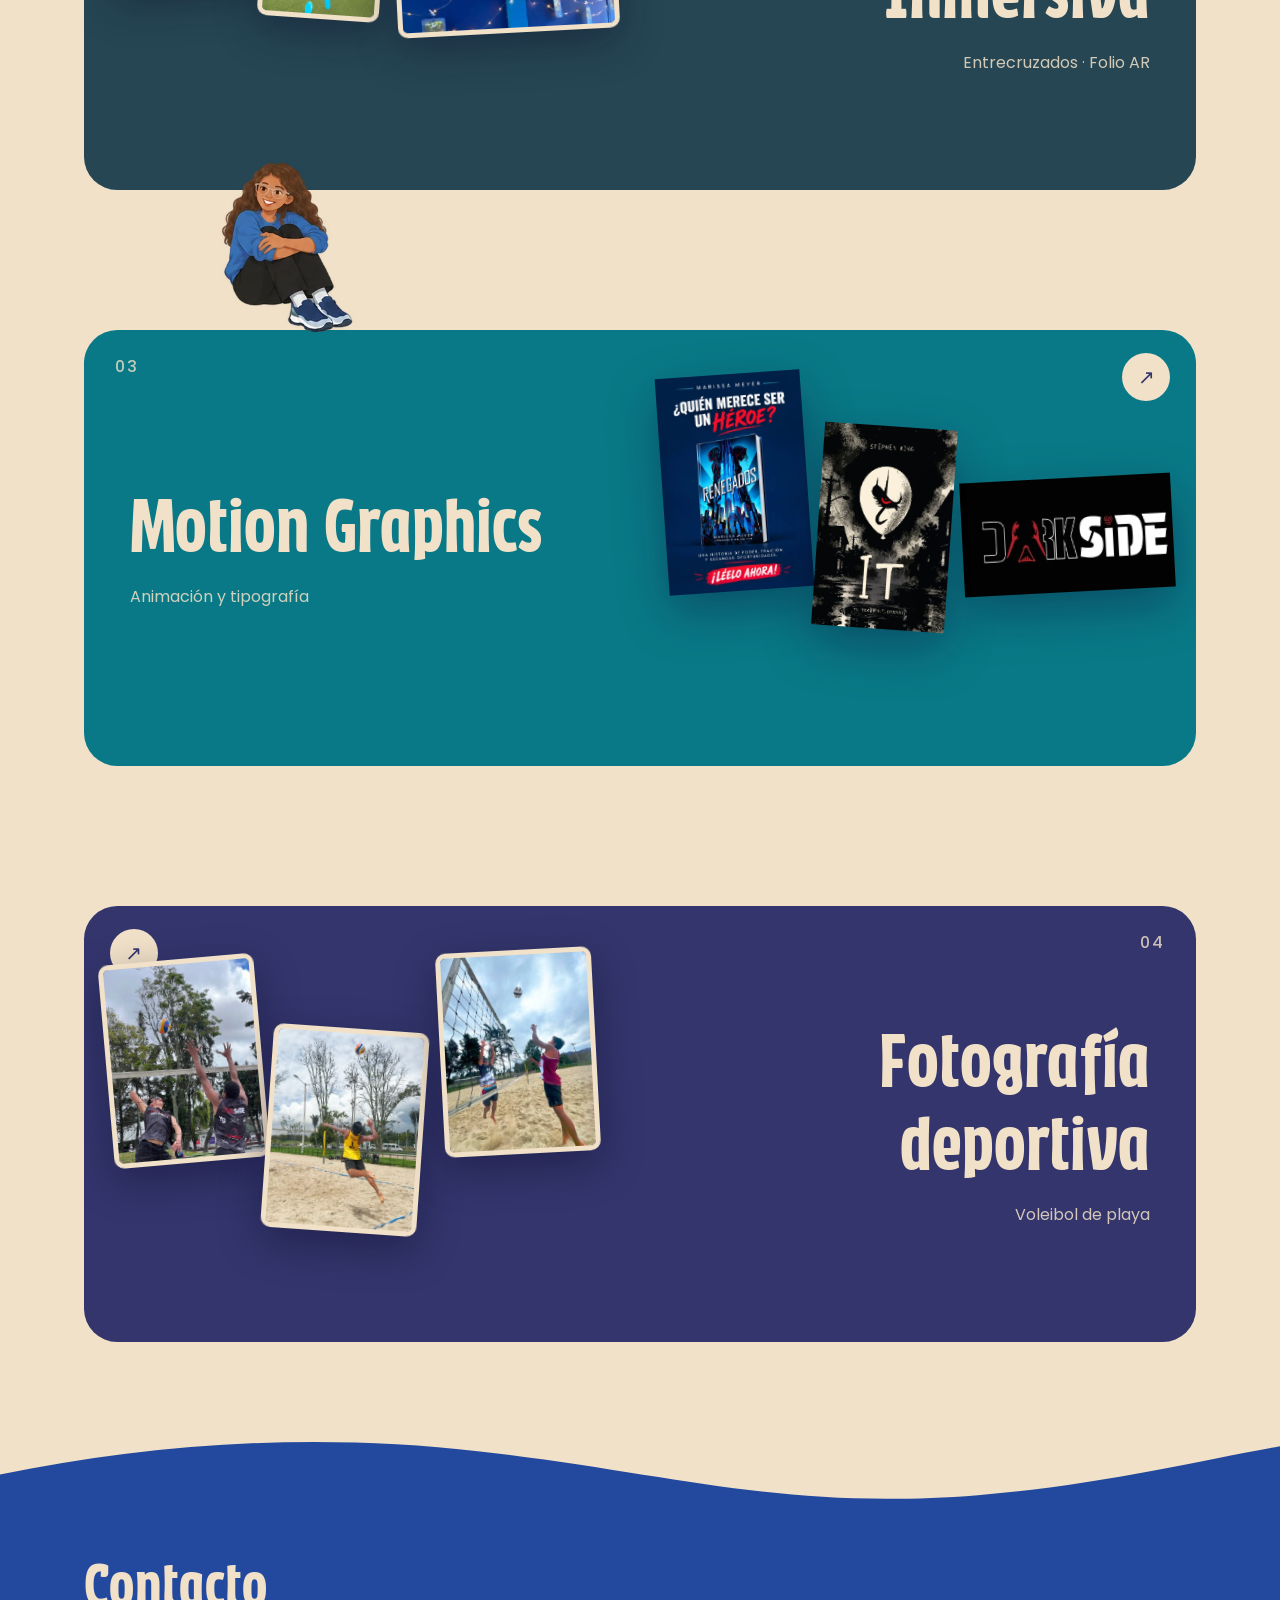
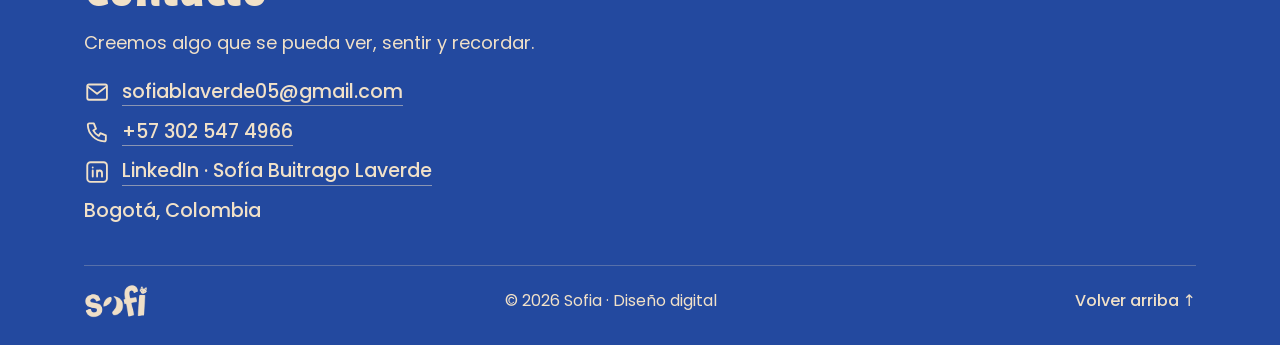
==== commit 7c01328b: "Add files via upload" ====
--- a/index.html
+++ b/index.html
@@ -16,6 +16,7 @@
   <link rel="preload" href="assets/fonts/poppins-latin-400-normal.woff2" as="font" type="font/woff2" crossorigin>
   <link rel="stylesheet" href="css/styles.css">
   <script>(function(d){d.classList.add('js');try{history.scrollRestoration='manual'}catch(e){}try{if(sessionStorage.getItem('curtain')){d.classList.add('curtain-in');sessionStorage.removeItem('curtain')}}catch(e){}})(document.documentElement);</script>
+<script>try{var seen=0;try{seen=sessionStorage.getItem("sofi-seen")}catch(e){}var r=document.referrer;if(seen||(r&&new URL(r).origin===location.origin))document.documentElement.classList.add("no-loader");try{sessionStorage.setItem("sofi-seen","1")}catch(e){}}catch(e){}</script>
 </head>
 <body class="is-loading">
   <a class="skip" href="#contenido-principal">Saltar al contenido</a>
@@ -98,7 +99,7 @@
             <li><i class="ico i-davinci" role="img" aria-label="DaVinci Resolve"></i></li>
             <li><i class="ico i-ps" role="img" aria-label="Adobe Photoshop"></i></li>
             <li><i class="ico i-ae" role="img" aria-label="Adobe After Effects"></i></li></ul></div>
-          <div><h3 class="h-md">Contacto</h3><ul class="plain"><li><a href="mailto:sofiablaverde05@gmail.com">sofiablaverde05@gmail.com</a></li><li>Bogotá, Colombia</li></ul></div>
+          <div><h3 class="h-md">Contacto</h3><ul class="plain"><li><svg class="ci" viewBox="0 0 24 24" aria-hidden="true"><path d="M3 6.5A1.5 1.5 0 0 1 4.5 5h15A1.5 1.5 0 0 1 21 6.5v11a1.5 1.5 0 0 1-1.5 1.5h-15A1.5 1.5 0 0 1 3 17.5z"/><path d="m3.5 7 8.5 6.5L20.5 7"/></svg><a href="mailto:sofiablaverde05@gmail.com">sofiablaverde05@gmail.com</a></li><li>Bogotá, Colombia</li></ul></div>
         </div>
       </div>
     </section>
@@ -156,10 +157,11 @@
       <div class="container">
         <h2 class="h-xl" data-reveal>Contacto</h2>
         <p class="lead" data-reveal>Creemos algo que se pueda ver, sentir y recordar.</p>
-        <a class="contact__mail" href="mailto:sofiablaverde05@gmail.com" data-cursor="Escribir" data-reveal>sofiablaverde05@gmail.com</a>
-        <ul class="contact__meta" data-reveal>
-          <li><a href="tel:+573025474966">+57 302 547 4966</a></li>
-          <li>Bogotá, Colombia</li>
+        <ul class="contact__list" data-reveal>
+          <li><svg class="ci" viewBox="0 0 24 24" aria-hidden="true"><path d="M3 6.5A1.5 1.5 0 0 1 4.5 5h15A1.5 1.5 0 0 1 21 6.5v11a1.5 1.5 0 0 1-1.5 1.5h-15A1.5 1.5 0 0 1 3 17.5z"/><path d="m3.5 7 8.5 6.5L20.5 7"/></svg><a href="mailto:sofiablaverde05@gmail.com" data-cursor="Escribir">sofiablaverde05@gmail.com</a></li>
+          <li><svg class="ci" viewBox="0 0 24 24" aria-hidden="true"><path d="M5 4h4l2 5-2.5 1.5a11 11 0 0 0 5 5L15 13l5 2v4a1.5 1.5 0 0 1-1.5 1.5A15.5 15.5 0 0 1 3.5 5.5 1.5 1.5 0 0 1 5 4z"/></svg><a href="tel:+573025474966" data-cursor="Llamar">+57 302 547 4966</a></li>
+          <li><svg class="ci" viewBox="0 0 24 24" aria-hidden="true"><rect x="3" y="3" width="18" height="18" rx="3"/><path d="M8 10.5V16M8 7.8v.1M12 16v-5.5M12 13c0-1.7 1-2.5 2.3-2.5S16.5 11.3 16.5 13v3"/></svg><a href="https://www.linkedin.com/in/sofia-buitrago-laverde-144000360" target="_blank" rel="noopener" data-cursor="LinkedIn">LinkedIn · Sofía Buitrago Laverde</a></li>
+          <li class="contact__city">Bogotá, Colombia</li>
         </ul>
         <div class="contact__foot">
           <a href="index.html" class="contact__logo" aria-label="Ir al inicio" data-cursor="Inicio"><img src="assets/img/sofi-crema.png" alt="sofi" width="372" height="197" loading="lazy"></a>
--- a/css/styles.css
+++ b/css/styles.css
@@ -617,3 +617,283 @@
 .embed.is-fs{position:fixed;inset:0;z-index:3000;height:100dvh;border-radius:0;width:100%!important;margin:0}
 .embed--phone.is-fs{background:#000}
 @media (hover:none),(pointer:coarse){.embed.is-fs .embed__lock{display:none}.embed.is-fs .embed__exit{display:block}}
+
+.seat--flip{scale:-1 1}
+
+/* v4.2 sistema de diseño / mapas */
+.dscols{columns:2;column-gap:clamp(14px,2vw,28px)}
+.dscols--one{columns:1}
+.dsf{break-inside:avoid;margin:0 0 clamp(14px,2vw,28px);border-radius:16px;overflow:hidden;background:#fff;box-shadow:0 12px 30px rgba(30,30,80,.15)}
+.dsf .zoom{display:block;width:100%}
+.dsf img{width:100%;height:auto}
+.dsf figcaption{padding:10px 14px;font-size:13px;background:var(--cream)}
+.dspair{display:grid;grid-template-columns:1fr 1fr;gap:clamp(14px,2vw,28px);align-items:start}
+.dspair .dsf{margin:0 0 clamp(14px,2vw,28px)}
+.lb__img{cursor:zoom-in}
+.lb.is-zoom .lb__img{cursor:zoom-out;max-height:none;max-width:none;width:auto}
+.lb.is-zoom .lb__fig{overflow:auto;max-height:90vh;justify-items:start;transform:none;-webkit-overflow-scrolling:touch}
+@media (max-width:760px){.dscols{columns:1}.dspair{grid-template-columns:1fr}}
+
+/* v4.3 wireframes 421co */
+.wfgrid{align-items:start;display:grid;grid-template-columns:repeat(4,1fr);gap:clamp(12px,1.6vw,22px)}
+.wft{margin:0;border-radius:14px;overflow:hidden;background:#fff;box-shadow:0 10px 26px rgba(30,30,80,.14);transition:transform .4s var(--ease)}
+.wft:hover{transform:translateY(-4px)}
+.wft .zoom{display:block;width:100%}
+.wft img{width:100%;height:auto;display:block}
+.wft figcaption{padding:9px 12px;font-size:13px;background:var(--cream)}
+@media (max-width:980px){.wfgrid{grid-template-columns:repeat(3,1fr)}}
+@media (max-width:640px){.wfgrid{grid-template-columns:repeat(2,1fr)}}
+
+/* v4.4 entrecruzados */
+.ecpair{display:grid;grid-template-columns:1fr 1fr;gap:clamp(12px,1.6vw,22px);margin:clamp(18px,2.4vw,32px) 0}
+.ecgrid3{display:grid;grid-template-columns:repeat(3,1fr);gap:clamp(12px,1.6vw,22px);margin:clamp(18px,2.4vw,32px) 0}
+.ecbox{background:var(--cream);border-radius:18px;padding:clamp(18px,2vw,28px);border:1.5px solid rgba(35,73,159,.14)}
+.ecbox--b{background:#23499f;color:var(--cream);border-color:transparent}
+.ecbox__k{display:block;font:600 12px var(--f-body);letter-spacing:.14em;text-transform:uppercase;opacity:.75;margin-bottom:.7em}
+.ecbox h4{font:400 clamp(20px,2vw,26px)/1.15 var(--f-display);margin:0 0 .4em}
+.ecbox p{margin:0;font-size:15px;line-height:1.6}
+.ecq{font:400 clamp(26px,3.6vw,48px)/1.15 var(--f-display);color:#23499f;text-align:center;margin:clamp(28px,4vw,56px) auto;max-width:18ch}
+.ech{font:400 clamp(24px,2.6vw,34px)/1.1 var(--f-display);color:var(--navy);margin:clamp(28px,4vw,52px) 0 .5em}
+.ecl{margin:0;padding-left:1.2em;display:grid;gap:.55em;font-size:14.5px;line-height:1.5}
+.ecmas{columns:3;column-gap:clamp(12px,1.8vw,26px)}
+.dsf--wide{max-width:100%}
+.zones{display:grid;grid-template-columns:repeat(10,1fr);gap:6px;list-style:none;margin:0 0 10px;padding:0}
+.zc{border-radius:12px;padding:8px 4px;text-align:center;color:#fff;display:grid;gap:2px;font-size:11px;line-height:1.15}
+.zc b{font:400 22px var(--f-display)}
+.zc--tr{background:#2f8a4f}.zc--fr{background:#1f63c6}.zc--ca{background:#d1303b}
+.zones__k{display:flex;flex-wrap:wrap;gap:6px 16px;font-size:13px;margin:0 0 clamp(20px,3vw,36px);align-items:center}
+.zones__k i{display:inline-block;width:12px;height:12px;border-radius:50%;margin-right:6px;vertical-align:-1px}
+.stops{display:grid;gap:clamp(14px,2vw,26px)}
+.stop{background:var(--cream);border-radius:20px;padding:clamp(16px,2.2vw,30px);border:1.5px solid rgba(35,73,159,.14)}
+.stop__head{display:flex;align-items:center;gap:14px;margin-bottom:10px}
+.stop__n{flex:none;width:46px;height:46px;border-radius:50%;display:grid;place-items:center;color:#fff;font:400 24px var(--f-display);background:#23499f}
+.stop--tr .stop__n{background:#2f8a4f}.stop--fr .stop__n{background:#1f63c6}.stop--ca .stop__n{background:#d1303b}
+.stop__head h3{font:400 clamp(22px,2.4vw,30px)/1.1 var(--f-display);margin:0;color:var(--navy)}
+.stop__head p{margin:2px 0 0;font-size:14px;opacity:.75}
+.stop__z{margin-left:auto;font:600 11px var(--f-body);letter-spacing:.1em;text-transform:uppercase;opacity:.65;text-align:right}
+.stop__t{margin:0 0 14px;font-size:15px;line-height:1.6;max-width:75ch}
+.stop__m{display:flex;gap:12px;align-items:flex-start}
+.stop__m .dsf{margin:0;flex:1 1 0;min-width:0}
+.stop__m .dsf img{max-height:420px;object-fit:cover}
+@media (max-width:980px){.zones{grid-template-columns:repeat(5,1fr)}.ecgrid3{grid-template-columns:1fr}.ecmas{columns:2}}
+@media (max-width:700px){.ecpair{grid-template-columns:1fr}.stop__m{flex-wrap:wrap}.stop__m .dsf{flex:1 1 45%}.stop__z{display:none}.ecmas{columns:2}}
+
+/* v4.5 */
+@font-face{font-family:"Rubik";src:url("../assets/fonts/rubik-latin-400-normal.woff2") format("woff2");font-weight:400;font-display:swap}
+@font-face{font-family:"Rubik";src:url("../assets/fonts/rubik-latin-500-normal.woff2") format("woff2");font-weight:500;font-display:swap}
+@font-face{font-family:"Rubik";src:url("../assets/fonts/rubik-latin-600-normal.woff2") format("woff2");font-weight:600;font-display:swap}
+@font-face{font-family:"Rubik";src:url("../assets/fonts/rubik-latin-700-normal.woff2") format("woff2");font-weight:700;font-display:swap}
+.pals{list-style:none;margin:0;padding:0;display:grid;grid-template-columns:repeat(3,1fr);gap:clamp(10px,1.4vw,18px)}
+.pc{background:var(--c);color:var(--t);border-radius:18px;padding:clamp(16px,2vw,26px);min-height:150px;display:grid;align-content:end;gap:2px;box-shadow:0 8px 22px rgba(30,30,80,.12)}
+.pc b{font:600 clamp(18px,1.8vw,22px) Rubik,sans-serif}.pc span{font:500 14px Rubik,sans-serif;letter-spacing:.06em}.pc small{font:400 13px Rubik,sans-serif;opacity:.85}
+.tys{display:grid;gap:10px;background:#fff;border-radius:18px;padding:clamp(16px,2.4vw,32px);box-shadow:0 8px 22px rgba(30,30,80,.12);font-family:Rubik,sans-serif;color:#18275C}
+.ty{display:grid;gap:4px;padding-bottom:12px;border-bottom:1px solid rgba(24,39,92,.12)}.ty:last-child{border:0;padding:0}
+.ty small{font:500 12px Rubik,sans-serif;letter-spacing:.08em;text-transform:uppercase;opacity:.6}
+.ty--h1{font:700 clamp(30px,5vw,64px)/1.1 Rubik,sans-serif}.ty--p{font:400 clamp(17px,2vw,24px)/1.5 Rubik,sans-serif}.ty--bt{font:600 clamp(17px,2vw,24px) Rubik,sans-serif}.ty--bs{font:500 16px Rubik,sans-serif}.ty--f4{font:700 16px Rubik,sans-serif}.ty--f3{font:400 14px Rubik,sans-serif}
+.am{background:var(--cream);border-radius:22px;padding:clamp(18px,2.6vw,38px);border:1.5px solid rgba(9,121,135,.25)}
+.am__root{width:max-content;max-width:100%;margin:0 auto;background:#097987;color:#fff;border-radius:16px;padding:14px 28px;text-align:center}
+.am__root b{display:block;font:400 clamp(24px,3vw,36px) var(--f-display)}.am__root small{font-size:12px;opacity:.85}
+.am__rail{height:22px;margin:0 10%;border:2px solid #097987;border-bottom:0;border-radius:12px 12px 0 0;position:relative;top:22px}
+.am__rail:before{content:"";position:absolute;left:50%;top:-24px;height:22px;border-left:2px solid #097987}
+.am__cols{display:grid;grid-template-columns:repeat(5,1fr);gap:12px;align-items:start;margin-top:22px}
+.am__col{background:#fff;border-radius:14px;padding:14px;box-shadow:0 6px 16px rgba(30,30,80,.1);font-size:12.5px;line-height:1.35}
+.am__head{background:#097987;color:#fff;border-radius:10px;padding:8px 10px;margin-bottom:10px}
+.am__head b{display:block;font:400 18px var(--f-display)}.am__head small{font-size:11px;opacity:.85}
+.am__col ul{list-style:none;margin:0;padding:0;display:grid;gap:5px}
+.am__col li{background:rgba(9,121,135,.08);border-radius:8px;padding:5px 8px}
+.am__col li ul{margin-top:5px}.am__col li li{background:#fff;border:1px solid rgba(9,121,135,.2);font-size:11.5px}
+.am__nav{margin:18px 0 0;text-align:center;font-size:13px}
+@media (max-width:1100px){.am__cols{grid-template-columns:repeat(2,1fr)}.am__rail{display:none}.am__root{margin-bottom:16px}.am__cols{margin-top:0}}
+@media (max-width:640px){.am__cols{grid-template-columns:1fr}.pals{grid-template-columns:repeat(2,1fr)}}
+.rts{display:grid;grid-template-columns:repeat(2,1fr);gap:clamp(14px,2vw,26px)}
+.rt{background:var(--cream);border-radius:20px;padding:clamp(12px,1.6vw,18px);border:1.5px solid rgba(35,73,159,.14)}
+.rt__media{position:relative;border-radius:14px;overflow:hidden;aspect-ratio:4/3;background:#dde}
+.rt__main{display:block;width:100%;height:100%}.rt__main img{width:100%;height:100%;object-fit:cover}
+.rt__inset{position:absolute;right:10px;bottom:10px;width:30%;aspect-ratio:1;border-radius:12px;overflow:hidden;border:3px solid #fff;box-shadow:0 6px 16px rgba(0,0,0,.3);background:#fff}
+.rt__inset img{width:100%;height:100%;object-fit:cover}
+.rt__n{position:absolute;left:10px;top:10px;width:38px;height:38px;border-radius:50%;background:#23499f;color:#fff;display:grid;place-items:center;font:400 20px var(--f-display);pointer-events:none}
+.rt h3{font:400 clamp(20px,2vw,26px)/1.1 var(--f-display);color:var(--navy);margin:12px 0 4px}.rt p{margin:0;font-size:14.5px;line-height:1.5}
+@media (max-width:700px){.rts{grid-template-columns:1fr}}
+
+/* v4.7 motion de sección: en móvil se ve completo (recorte 4:3) */
+@media (max-width:700px){.shero--full .shero__box{height:auto;aspect-ratio:4/3}}
+
+/* v5.3 · Fotografía deportiva: orden de lectura por filas (igual que en móvil) */
+.photos .masonry{columns:auto;display:grid;grid-template-columns:repeat(3,1fr);gap:clamp(12px,1.8vw,26px);align-items:start}
+.photos .masonry .tile{margin-bottom:0}
+@media (max-width:980px){.photos .masonry{grid-template-columns:repeat(2,1fr)}}
+@media (max-width:560px){.photos .masonry{grid-template-columns:1fr}}
+
+/* v6.0 · Contacto compacto: todo visible sin deslizar; correo, celular y LinkedIn con el mismo tamaño y peso */
+.contact{--wave-h:clamp(40px,6vw,90px);padding-top:clamp(36px,5vh,64px);padding-bottom:clamp(18px,3vh,34px)}
+.contact .h-xl{font-size:clamp(38px,5.2vw,76px)}
+.contact .lead{margin-top:clamp(6px,1vh,12px);font-size:clamp(15px,.5vw + 12px,18px);line-height:1.5}
+.contact__list{list-style:none;margin:clamp(14px,2.6vh,28px) 0 0;padding:0;display:grid;gap:clamp(8px,1.4vh,14px)}
+.contact__list li,.contact__list a{font:500 clamp(16px,.5vw + 13px,21px)/1.35 var(--f-body)}
+.contact__list a{text-decoration:none;border-bottom:1.5px solid rgba(241,225,200,.5);word-break:break-word}
+.contact__list a:hover{border-bottom-color:var(--cream)}
+.contact__foot{margin-top:clamp(22px,4.5vh,46px);padding-top:clamp(12px,2vh,20px);font-size:13px}
+.contact__foot img{width:64px}
+.contact--compact{padding-top:clamp(36px,5vh,64px)}
+
+/* v6.0 · Prototipo móvil en split screen (pantalla a la izquierda, texto y botones a la derecha) */
+.psplit{display:grid;grid-template-columns:min(100%,calc(min(86vh,860px)*.47)) minmax(0,1fr);gap:clamp(28px,5vw,88px);align-items:center;margin-bottom:clamp(36px,5vw,64px)}
+.psplit__media .embed-wrap{margin:0}
+.psplit__media .embed--phone{margin-inline:0;width:100%}
+.psplit__side .subhead{margin-bottom:.4em}
+.psplit__txt{max-width:30em;line-height:1.75}
+.psplit__act{display:flex;flex-direction:column;gap:14px;align-items:flex-start;margin-top:clamp(18px,2.4vw,30px)}
+.psplit__act .note{margin:0}
+.psplit__act .btn-row{display:flex;gap:12px;flex-wrap:wrap}
+.psplit__act .btn{padding:.6em 1.2em;font-size:14px}
+@media (max-width:900px){.psplit{grid-template-columns:1fr}.psplit__media .embed--phone{margin-inline:auto}}
+
+/* v6.0 · menos aire bajo el header (se nota que hay más por ver) */
+.intro{padding:clamp(84px,7vw,104px) 0 clamp(14px,2vw,24px)}
+.intro .lead{margin-top:clamp(8px,1.2vw,16px)}
+.intro__pose{height:clamp(170px,19vw,270px)}
+.phero{padding:clamp(84px,7vw,104px) 0 clamp(20px,3vw,36px)}
+.crumb{margin-bottom:clamp(10px,1.6vw,18px)}
+.phero__grid{margin-top:clamp(14px,2vw,26px)}
+.shero{margin:clamp(6px,1vw,12px) 0 clamp(18px,3vw,36px)}
+@media (max-width:820px){.intro{padding-top:84px}.intro__pose{top:80px;height:110px}.phero{padding-top:84px}}
+
+/* v6.0 · pestañas en móvil: todas visibles en auto-layout (sin deslizar) */
+@media (max-width:900px){
+  .tabs__list{position:static;flex-wrap:wrap;overflow:visible;gap:8px;padding:4px 0 14px;margin-inline:0;scroll-snap-type:none;-webkit-mask-image:none;mask-image:none;background:none;touch-action:auto}
+  .tab{flex:1 1 auto;text-align:center;padding:.6em 1em;font-size:14px;scroll-snap-align:none}
+  .tabs__cover{display:none!important}
+}
+
+/* v6.0 · Entrecruzados · resultados finales en split screen: fotos a la izquierda, resultados obtenidos a la derecha */
+.ecsplit{display:grid;grid-template-columns:minmax(0,1.55fr) minmax(0,1fr);gap:clamp(24px,4vw,64px);align-items:start}
+.ecsplit .ecmas{columns:2;column-gap:clamp(10px,1.4vw,20px);padding:0}
+.ecsplit__side{position:sticky;top:96px}
+.ecsplit__side .ech{margin-top:0}
+@media (max-width:900px){.ecsplit{grid-template-columns:1fr}.ecsplit__side{position:static}}
+.ecsplit .ecl{padding-left:0;list-style:none;counter-reset:ec}
+.ecsplit .ecl li{counter-increment:ec;display:grid;grid-template-columns:1.6em 1fr;gap:.3em}
+.ecsplit .ecl li::before{content:counter(ec);font-weight:600;opacity:.7}
+.psplit{align-items:start}
+@media (min-width:901px){.psplit__side{position:sticky;top:110px}}
+
+/* v6.1 · la pantalla de carga solo aparece al entrar a la web; entre páginas solo la cortina */
+.no-loader .loader{display:none!important}
+
+/* v6.1 · flecha "Desplaza" siempre dentro de la primera pantalla (100svh menos cabecera) */
+.scroll-cue{bottom:auto;top:calc(100svh - 56px - 92px);font-size:16px;gap:8px}
+.scroll-cue i{height:40px}
+@media (max-width:900px){.scroll-cue{top:calc(100svh - 56px - 96px)}}
+@media (max-width:900px){.scroll-cue{top:calc(100svh - 80px);gap:6px}.scroll-cue i{height:16px}}
+
+/* v6.1 · iconos de contacto */
+.contact__list li:not(.contact__city){display:flex;align-items:center;gap:12px}
+.contact__list .ci{flex:none;width:1.35em;height:1.35em;fill:none;stroke:var(--cream);stroke-width:1.7;stroke-linecap:round;stroke-linejoin:round}
+
+/* v6.1 · texto del prototipo como párrafo normal (misma tipografía del texto) y orden en móvil: texto → prototipo → botones */
+.psplit__txt+.psplit__txt{margin-top:.9em}
+.embed__txt p{font:400 19px/1.75 var(--f-body);margin:0;max-width:34em}
+.embed__txt p+p{margin-top:.6em}
+.embed__bar{align-items:flex-start;gap:16px}
+@media (max-width:900px){
+  .embed__txt p{font-size:16px}
+  .psplit{display:flex;flex-direction:column;gap:20px}
+  .psplit__side{display:contents}
+  .psplit__side .subhead{order:1;margin:0}
+  .psplit__side .psplit__txt{order:2;margin:0}
+  .psplit__media{order:3}
+  .psplit__act{order:4;margin-top:0}
+  .embed-wrap:has(>.embed__bar){display:flex;flex-direction:column}
+  .embed-wrap>.embed__bar{display:contents}
+  .embed-wrap>.embed__bar .embed__txt{order:-1;margin-bottom:16px}
+  .embed-wrap>.embed__bar .btn-row{order:2;margin-top:16px}
+}
+
+/* v6.1 · mínimo 16 px en web (≥901 px); Folio (folio-ar.html) queda exento */
+@media (min-width:901px){
+  body:not(.page-folio) :is(.btn,.embed__bar .btn,.psplit__act .btn,.card__d,.card__n,.crumb,.eyebrow,.mt__play,.row__n,.tab,.tab small,.top-link,.ty--f3,.ecl,.ecbox__k,.note,.contact__foot,.footer,figcaption,small,.nav a,.nav__link,.contact__foot *){font-size:16px}
+}
+@media (min-width:901px){body:not(.page-folio) :is(.top__nav a,.meta dt,.meta dd,.ecbox p,.embed__loading,.embed__ph p,.rt,.pc span,.top__menu span){font-size:16px}}
+@media (min-width:901px){body:not(.page-folio) :is(.embed__loading,.rt,p.rt){font-size:16px}}
+
+/* v6.1 · sistema de columnas: 12 en web, 4 en móvil (tokens + rejilla de comprobación) */
+:root{--cols:12;--gutter:clamp(16px,2vw,28px)}
+@media (max-width:900px){:root{--cols:4;--gutter:16px}}
+.grid{display:grid;grid-template-columns:repeat(var(--cols),minmax(0,1fr));column-gap:var(--gutter)}
+
+/* v6.2 */
+a:focus:not(:focus-visible),button:focus:not(:focus-visible){outline:none}
+@media (max-width:900px){
+  .hero__icons .fl[style*="--my:76%"]{--my:70%}
+  .hero__icons .fl[style*="--my:87%"]{--my:80%}
+  .scroll-cue{top:calc(100svh - 74px)}
+}
+/* texto del prototipo ARRIBA del prototipo en web (421 web y Atelier) */
+@media (min-width:901px){
+  .embed-wrap:has(>.embed__bar){display:flex;flex-direction:column}
+  .embed-wrap>.embed__bar{display:contents}
+  .embed-wrap>.embed__bar .embed__txt{order:-1;margin-bottom:18px}
+  .embed-wrap>.embed__bar .btn-row{order:2;margin-top:16px}
+}
+/* mini-yo en cabeceras de sección: más grande */
+.intro__pose{height:clamp(260px,29vw,400px)}
+@media (max-width:820px){.intro__pose{top:80px;height:150px}.intro__wrap:has(.intro__pose) .lead{max-width:68%}}
+@media (max-width:900px){
+  .hero__icons .fl[style*="--my:76%"]{--my:67%}
+  .hero__icons .fl[style*="--my:87%"]{--my:77%}
+  .scroll-cue{top:calc(100svh - 64px)}
+}
+@media (min-width:821px){.intro__pose{height:clamp(280px,26vw,370px);margin-top:calc(clamp(280px,26vw,370px)*-.3)}}
+@media (min-width:821px){.intro__pose{margin-top:0;height:clamp(260px,24vw,340px)}}
+
+/* v6.3 */
+.ci{width:1.2em;height:1.2em;fill:none;stroke:currentColor;stroke-width:1.7;stroke-linecap:round;stroke-linejoin:round;vertical-align:-.22em;margin-right:.55em}
+.contact__list .ci{margin-right:0;vertical-align:baseline}
+.embed__txt p{line-height:1.5}
+.embed__txt p+p{margin-top:.15em}
+.embed-wrap>.embed__bar .embed__txt{margin-bottom:12px}
+.tabpanel .embed-wrap:has(>.embed__bar){margin-top:-8px}
+.psplit__txt{line-height:1.5}
+.psplit__txt+.psplit__txt{margin-top:.15em}
+@media (min-width:901px){
+  .hero__icons .fl[style*="--y:7"],.hero__icons .fl[style*="--y:8"]{top:calc(var(--y) - 9%)}
+  .scroll-cue{top:max(calc(100svh - 128px),80%);bottom:auto}
+}
+.tabpanel .embed-wrap:has(>.embed__bar){margin-top:-26px}
+@media (max-width:900px){.tabpanel .embed-wrap:has(>.embed__bar){margin-top:-10px}}
+
+/* v6.4 · Entrecruzados · resultados: texto a la izquierda, video + primera foto + miniaturas ampliables */
+.ecres{display:grid;grid-template-columns:minmax(0,5fr) minmax(0,7fr);gap:clamp(24px,4vw,64px);align-items:start}
+.ecres__txt{position:sticky;top:96px}
+.ecres__txt h2{margin:0 0 .4em}
+.ecres__txt>p{max-width:34em;margin:0 0 1.4em}
+.ecres__txt .ech{margin:0 0 .6em}
+.ecres__media{display:grid;gap:14px;min-width:0}
+.ecres__top{display:grid;grid-template-columns:minmax(0,1.9fr) minmax(0,1fr);gap:14px;align-items:stretch}
+.ecres__vid,.ecres__ph{margin:0;min-width:0}
+.ecres__vid video{width:100%;height:100%;object-fit:cover;border-radius:16px;background:#000;display:block;aspect-ratio:16/9;box-shadow:0 10px 26px rgba(30,30,80,.16)}
+.ecres__first .zoom{height:100%}
+.ecres__first .zoom img{height:100%;object-fit:cover}
+.ecres__hint{margin:2px 0 0;font-size:16px;opacity:.7}
+.ecres__thumbs{display:grid;grid-template-columns:repeat(5,minmax(0,1fr));gap:10px}
+.ecres__thumbs .zoom{aspect-ratio:1;border-radius:10px}
+@media (max-width:900px){
+  .ecres{grid-template-columns:1fr}.ecres__txt{position:static}
+  .ecres__top{grid-template-columns:1fr}.ecres__first .zoom img{aspect-ratio:4/3}
+  .ecres__thumbs{grid-template-columns:repeat(3,minmax(0,1fr))}
+}
+
+/* v6.4 · Folio: la página también respeta 16 px mínimo en web; el tamaño y la tipografía de la realidad aumentada (marco y ventanas .ar-*) no se tocan */
+@media (min-width:901px){
+  body.page-folio :is(.top__nav a,.top__menu span,.crumb,.meta dt,.meta dd,.tab,.tab small,figcaption,.btn-row .btn,.btn-row .btn span,.ar__side .note,.mcard small,.contact__foot,.contact__foot *,.eyebrow,.footer){font-size:16px}
+}
+.ecres .ecl{padding-left:0;list-style:none;counter-reset:ec}
+.ecres .ecl li{counter-increment:ec;display:grid;grid-template-columns:1.6em 1fr;gap:.3em}
+.ecres .ecl li::before{content:counter(ec);font-weight:600;opacity:.7}
+.ecres .ecbox{padding:clamp(18px,2vw,28px)}
+.ecres__txt.panel__intro{max-width:none;margin:0}
+/* v6.5 · el video es vertical (9:16): sin recorte */
+.ecres__top{grid-template-columns:minmax(0,1fr) minmax(0,1fr)}
+.ecres__vid video{aspect-ratio:9/16;object-fit:contain}
+@media (max-width:900px){.ecres__top{grid-template-columns:1fr 1fr;gap:10px}.ecres__first .zoom img{aspect-ratio:auto}}
+.ecbox__lead{font:600 clamp(16px,1.3vw,19px)/1.4 var(--f-body)!important;margin:0 0 .9em!important}
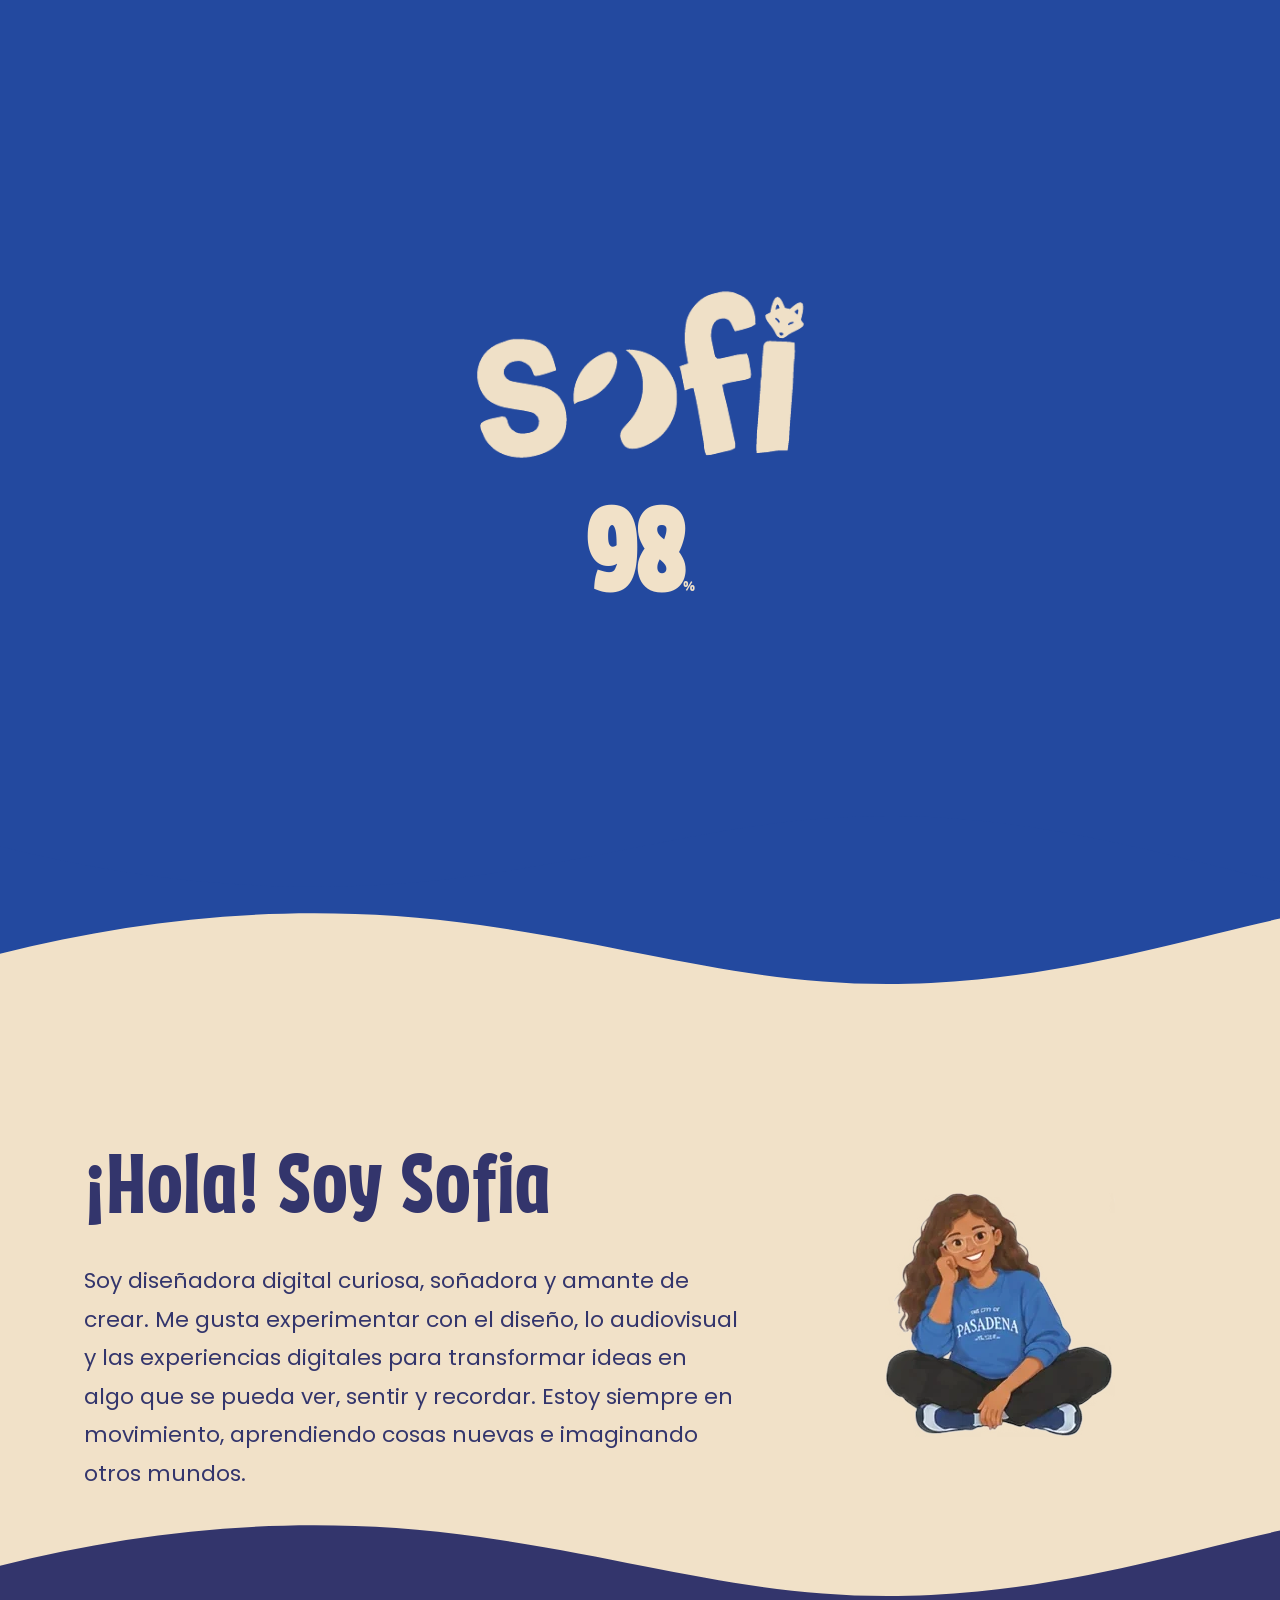
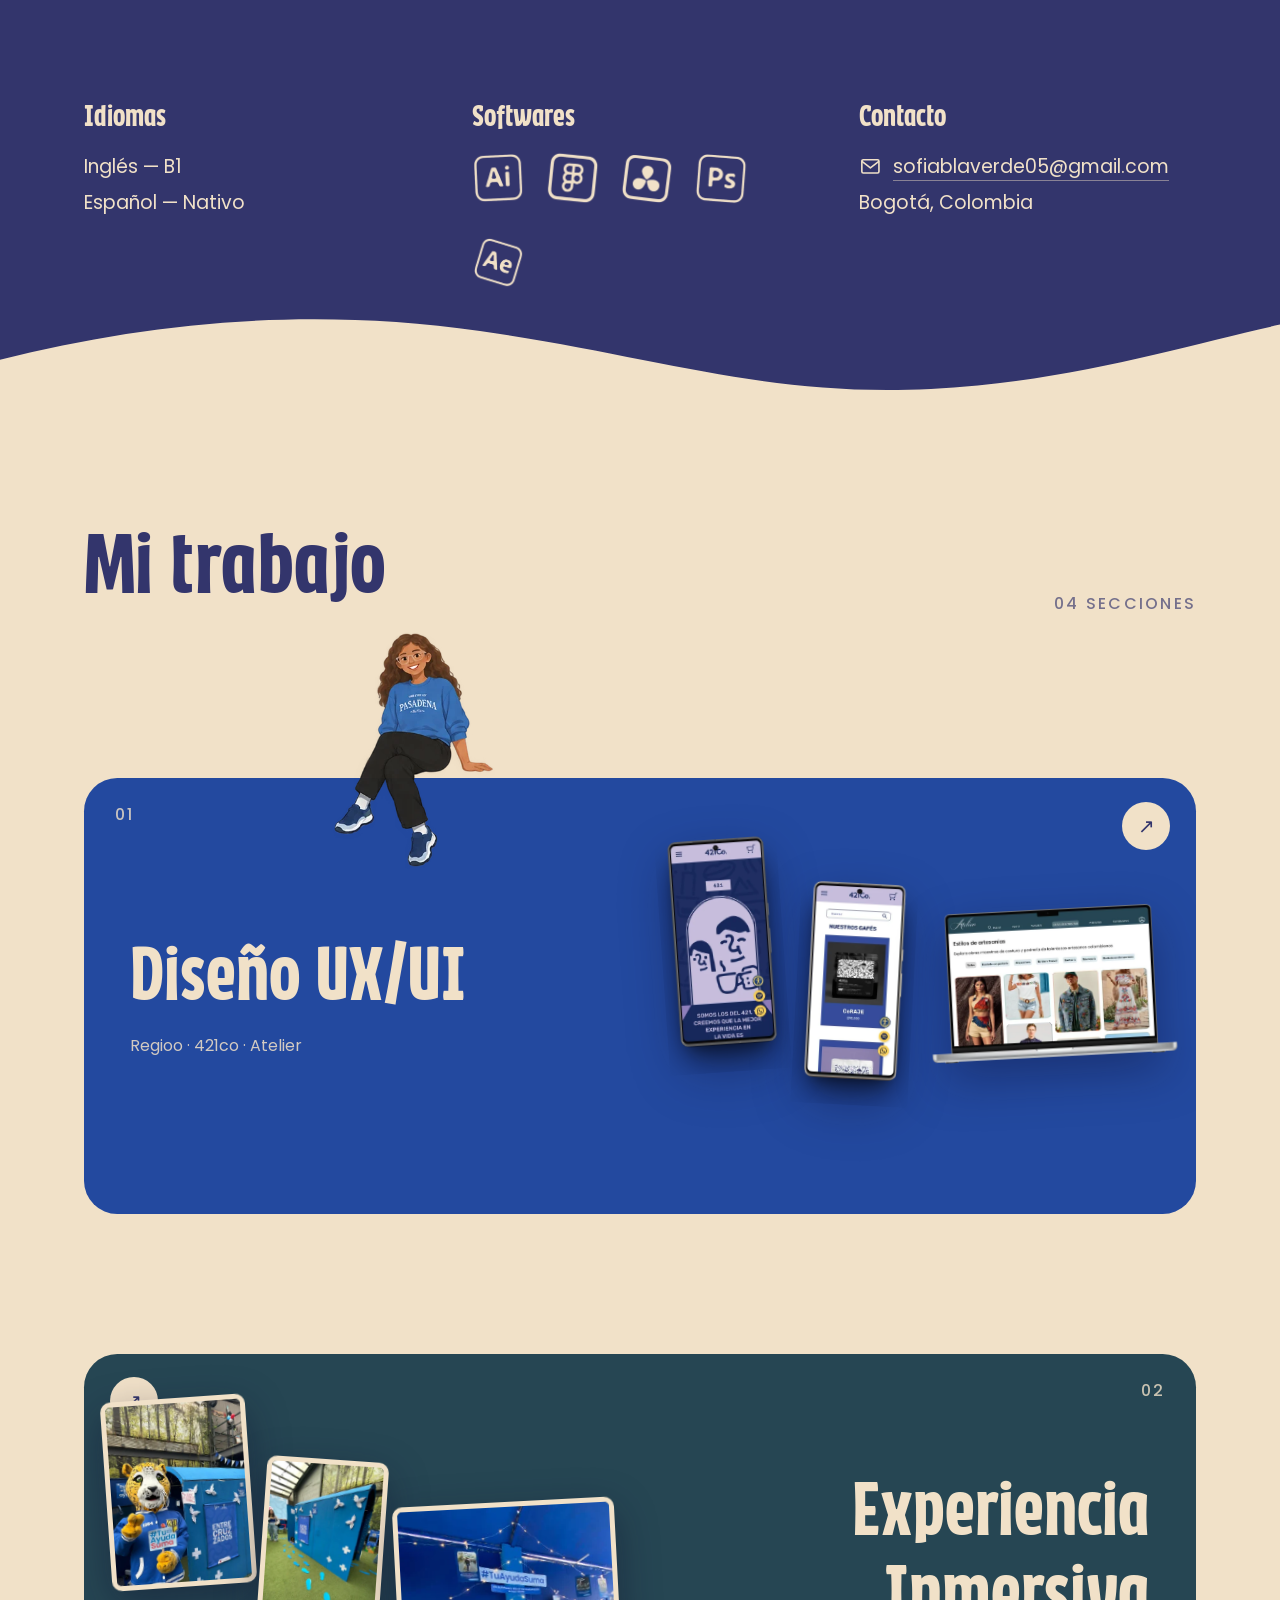
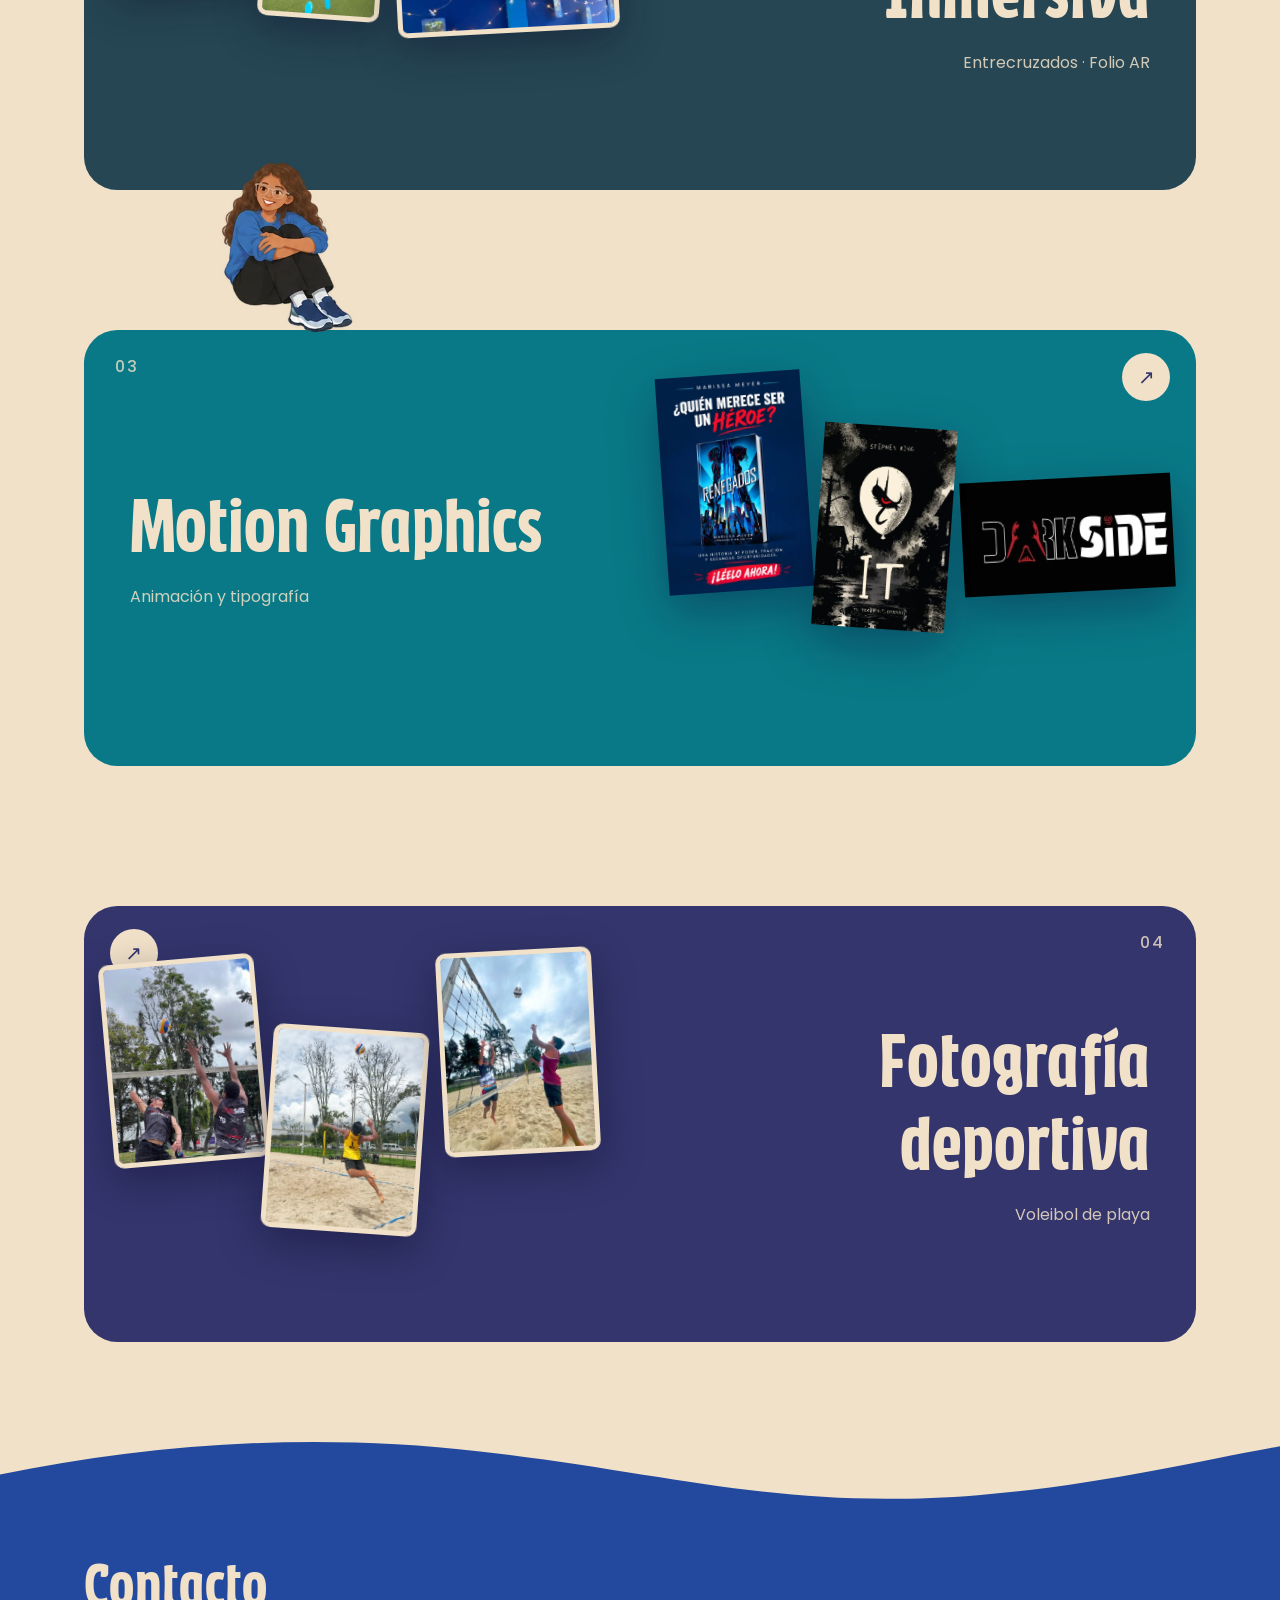
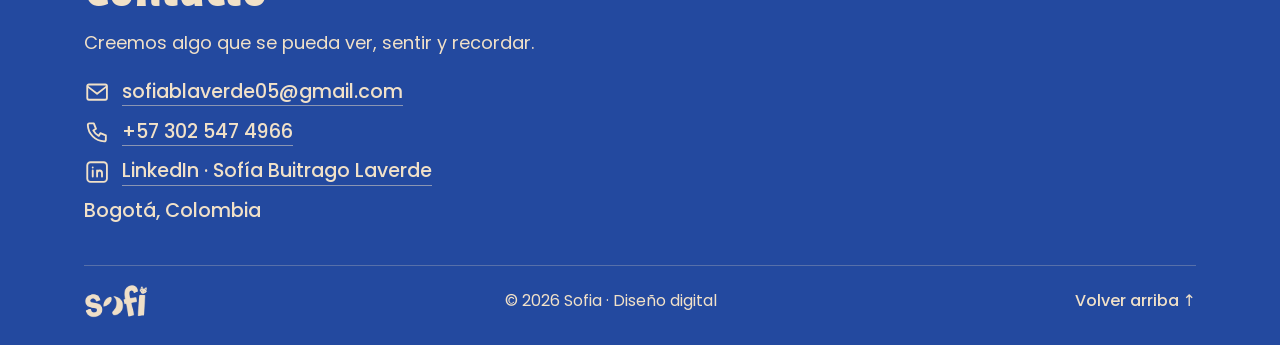
==== commit 434e45d7: "Add files via upload" ====
--- a/index.html
+++ b/index.html
@@ -84,7 +84,7 @@
       <div class="container about__grid">
         <div class="about__text">
           <h2 class="h-xl" data-reveal>¡Hola! Soy Sofia</h2>
-          <p class="lead" data-reveal>Soy diseñadora digital curiosa, soñadora y amante de crear. Me gusta experimentar con el diseño, lo audiovisual y las experiencias digitales para transformar ideas en algo que se pueda ver, sentir y recordar. Adoro estar siempre en movimiento aprendiendo cosas nuevas e imaginando otros mundos.</p>
+          <p class="lead" data-reveal>Soy diseñadora digital curiosa, soñadora y amante de crear. Me gusta experimentar con el diseño, lo audiovisual y las experiencias digitales para transformar ideas en algo que se pueda ver, sentir y recordar. Estoy siempre en movimiento, aprendiendo cosas nuevas e imaginando otros mundos.</p>
         </div>
         <div class="about__fig" data-parallax>
           <div data-depth="0.6"><div data-tilt><img src="assets/img/sofia-sentada.webp" alt="Ilustración de Sofia sentada con las piernas cruzadas, apoyando la cabeza en la mano" width="230" height="244"></div></div>
